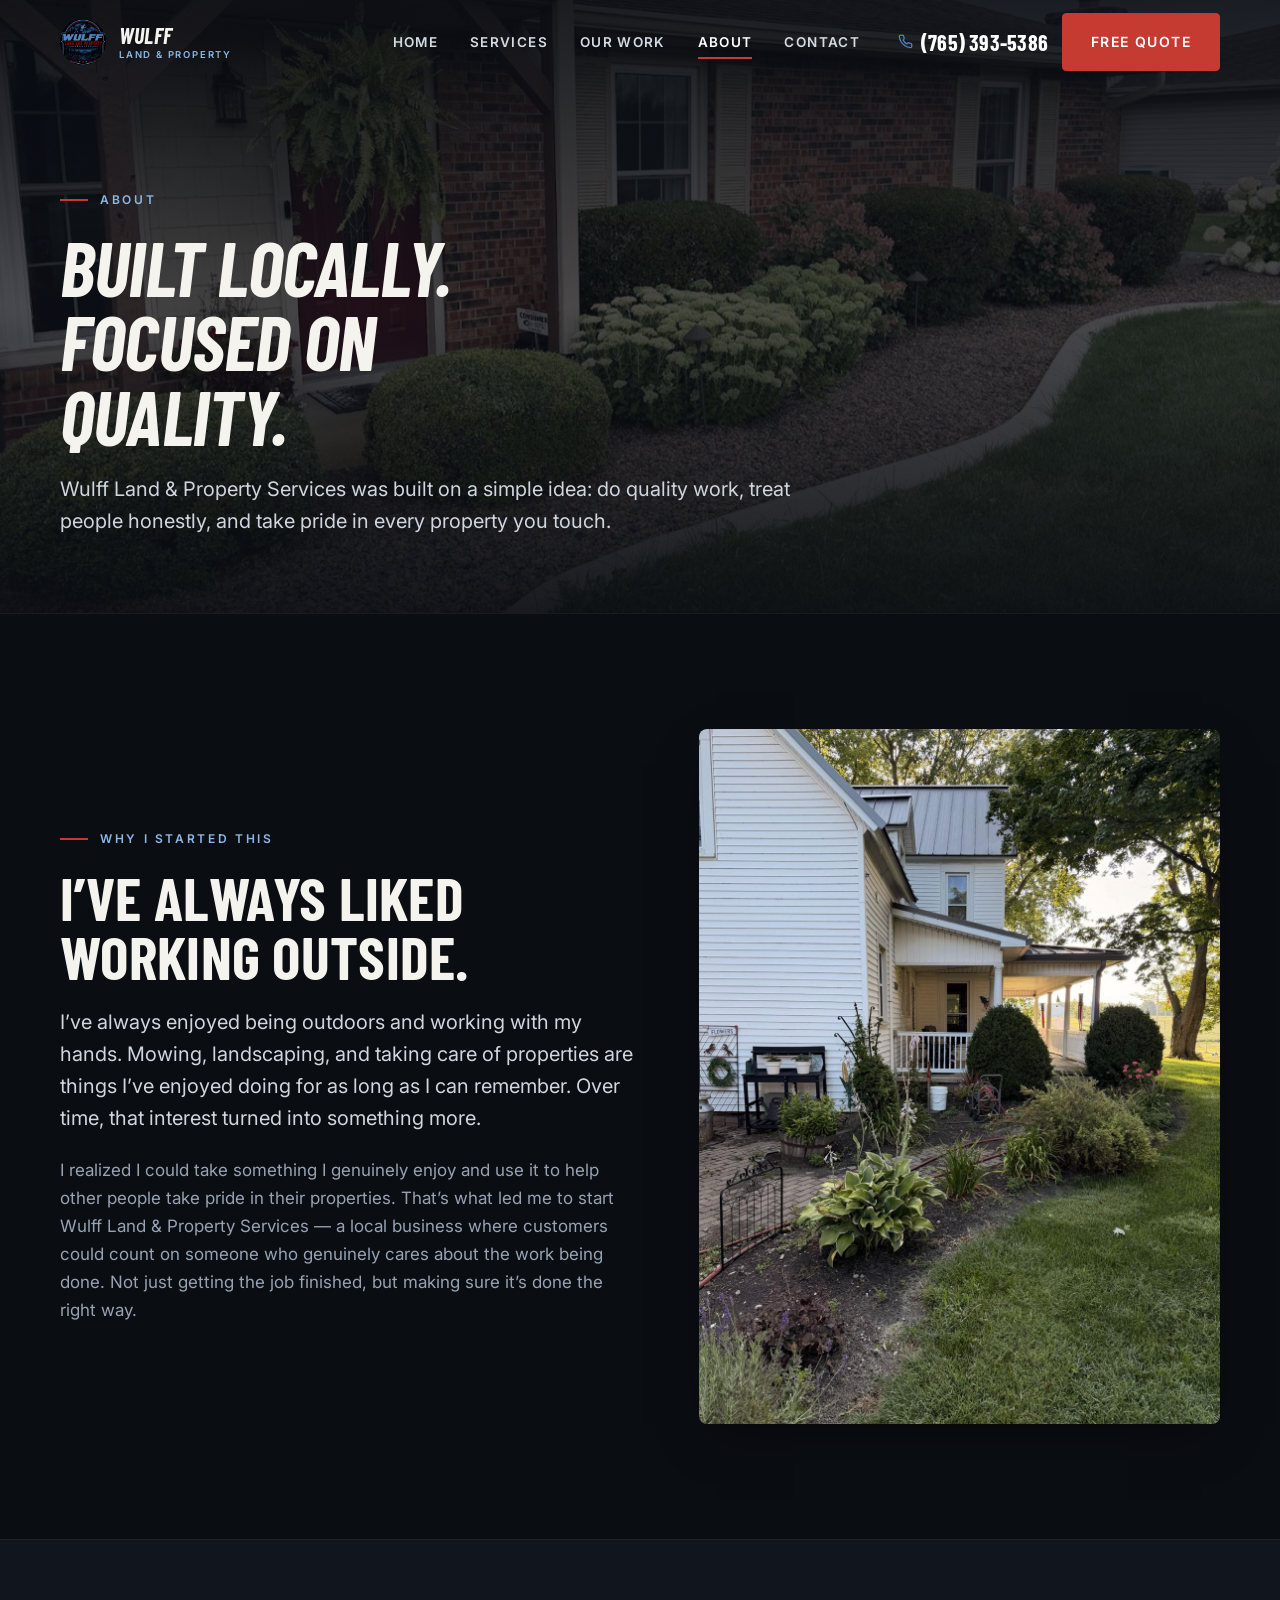
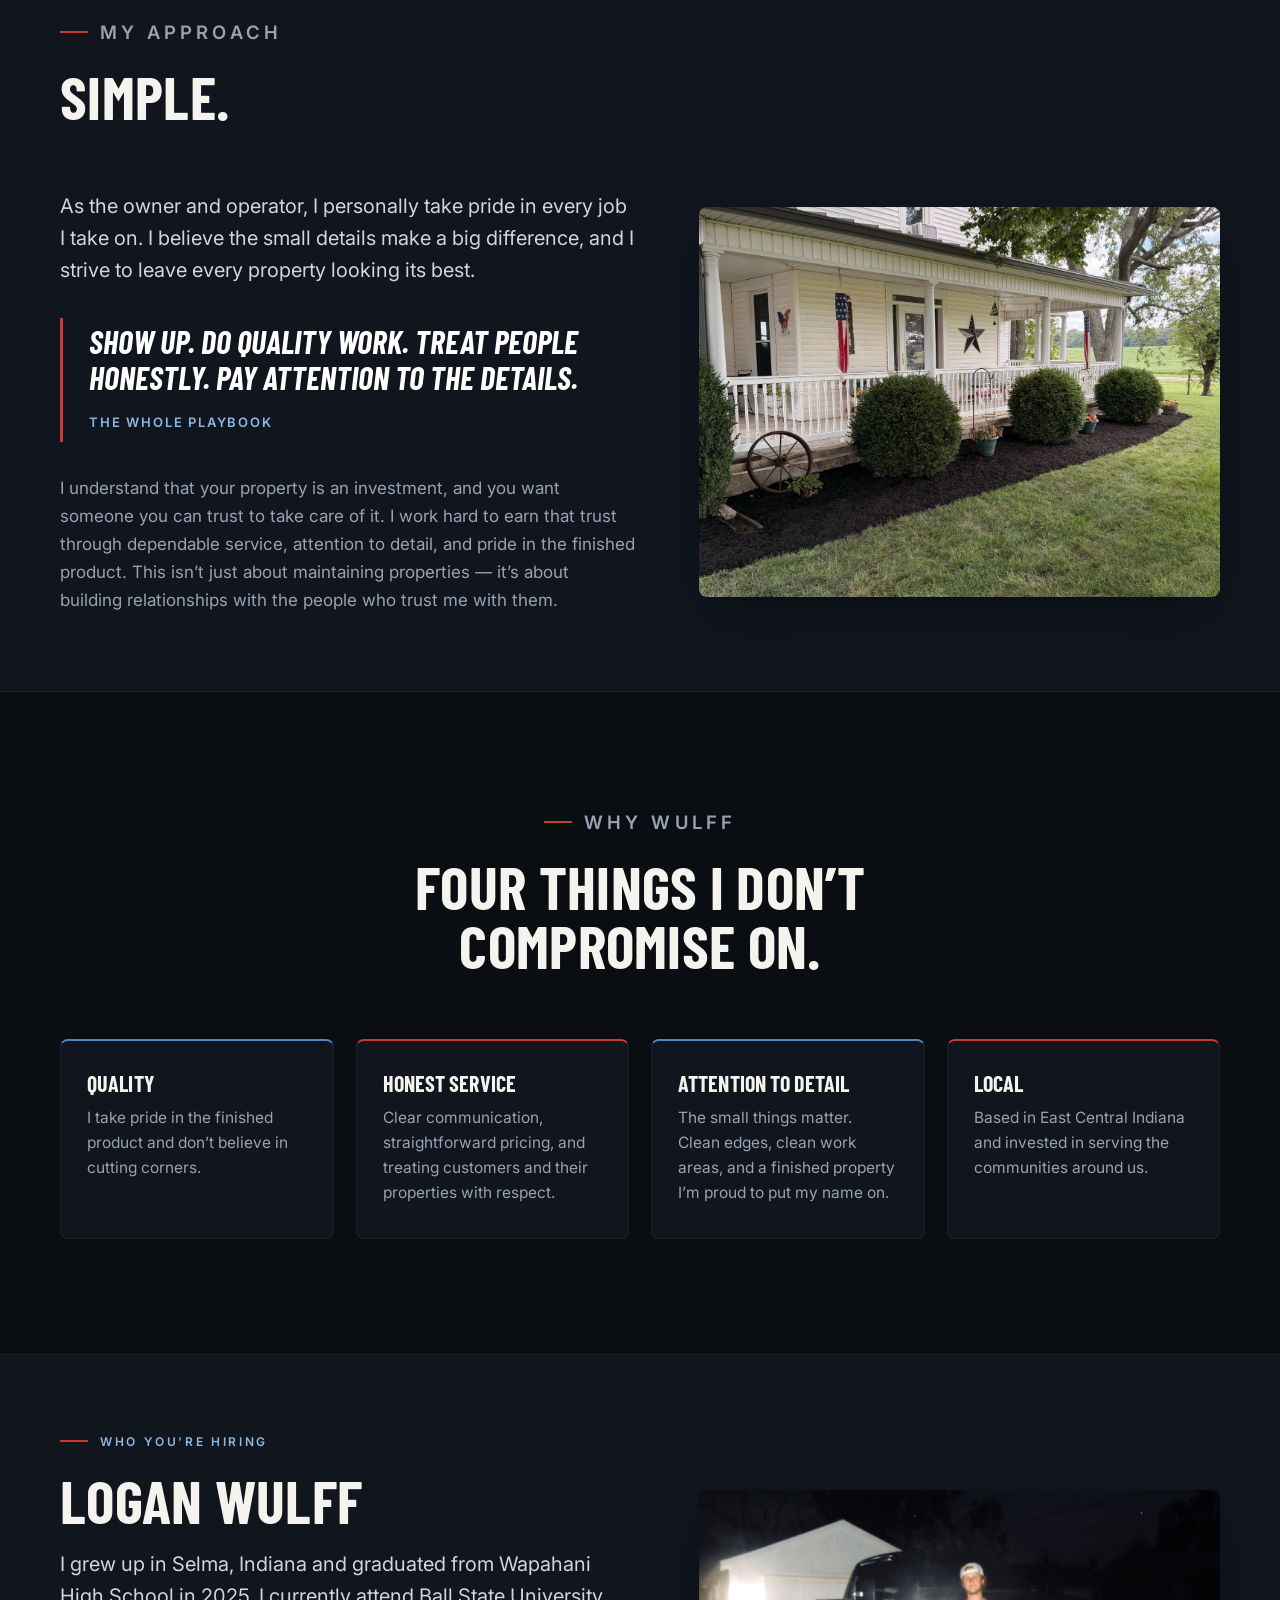
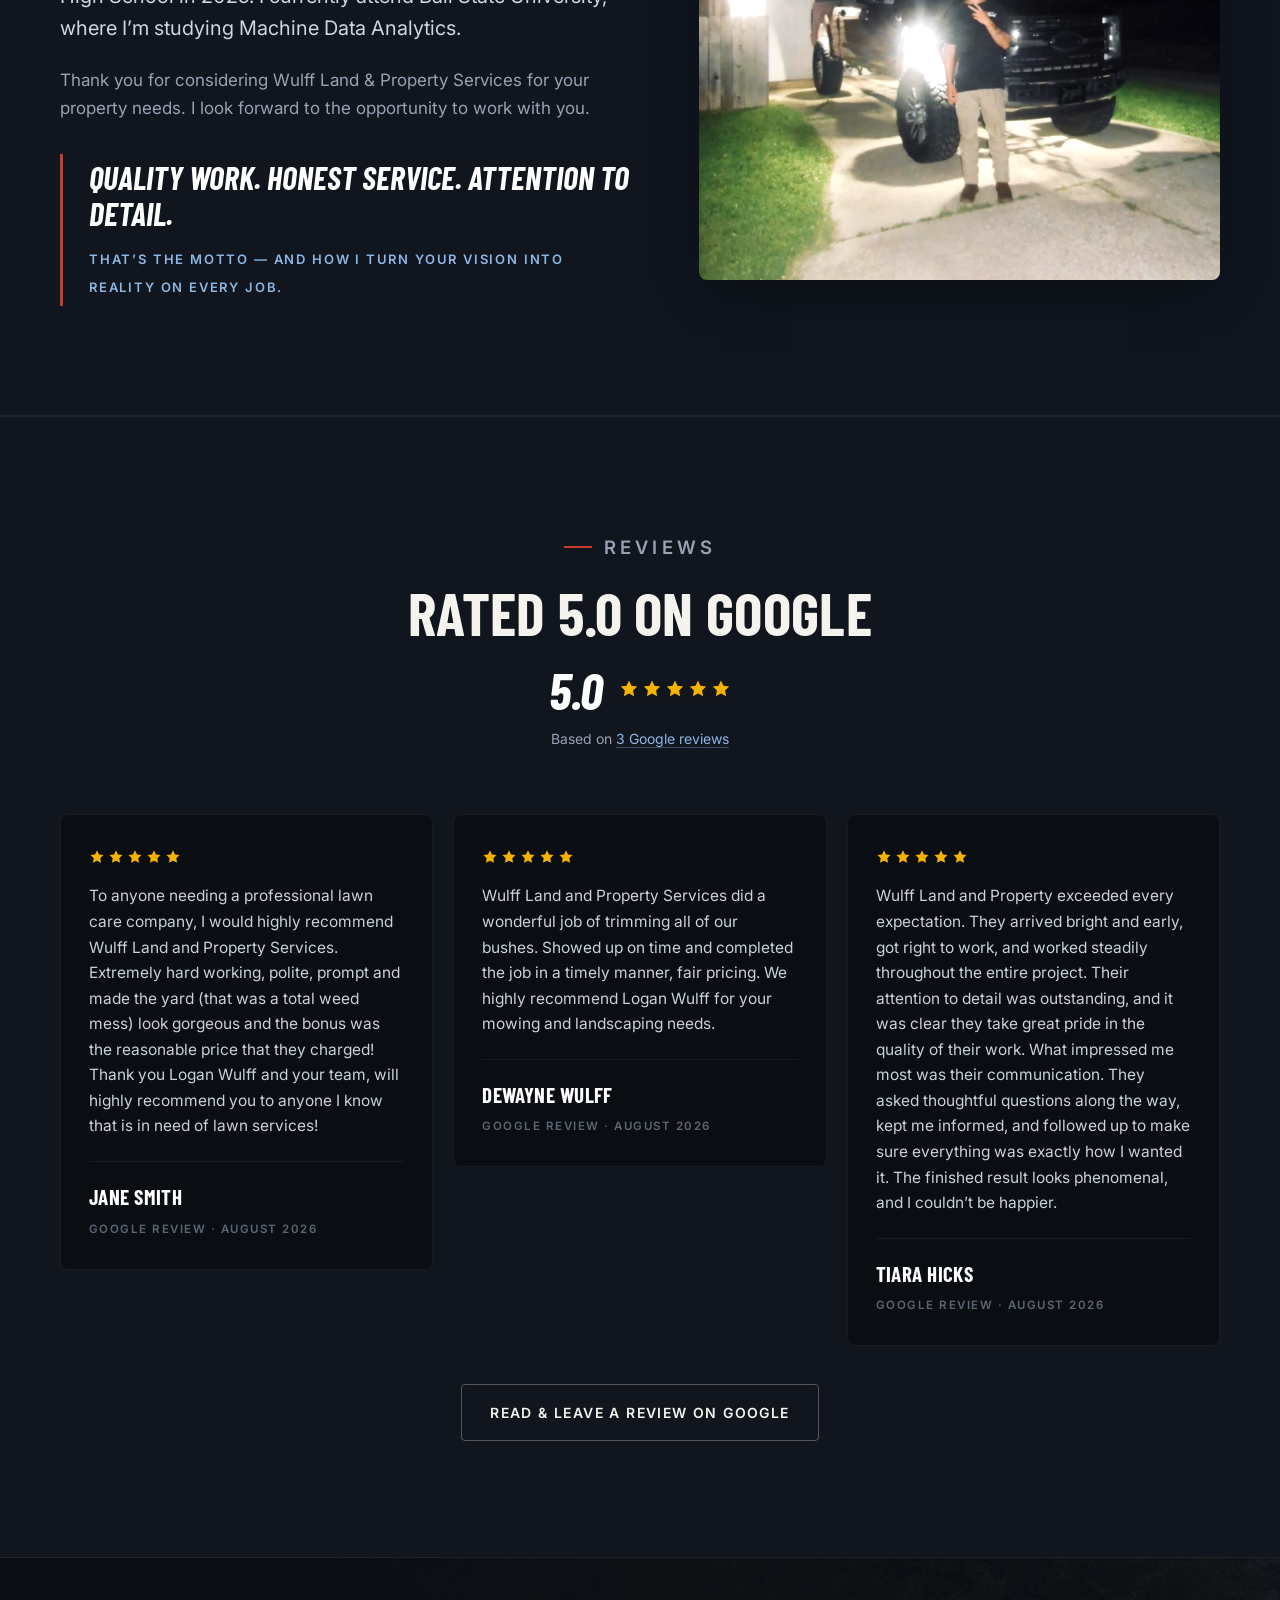
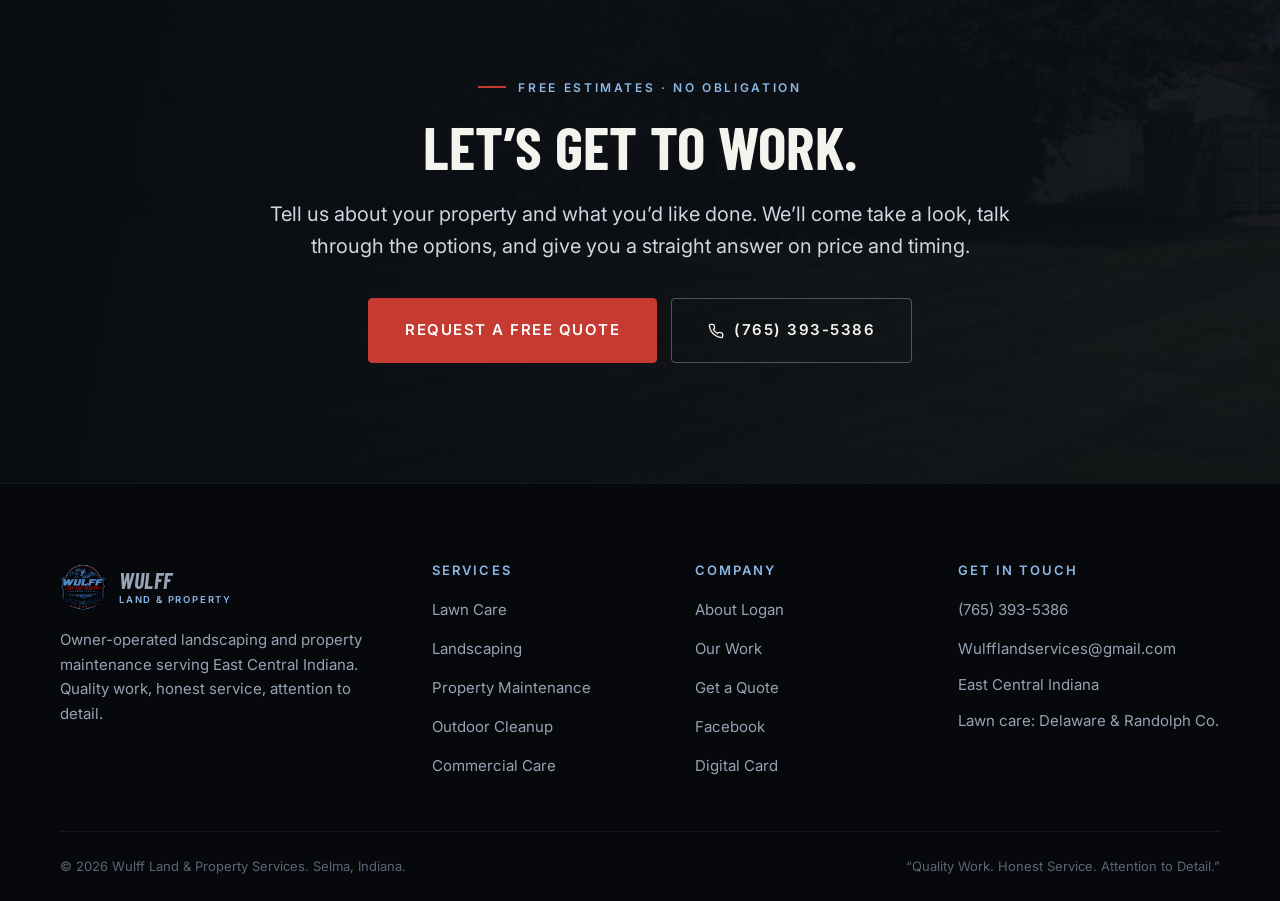
==== about.html @ 87005cc1 "Redesign Wulff Land & Property Services site Replaces the Google Sites page with a five-page static " ====
<!doctype html>
<html lang="en">
<head>
<meta charset="utf-8">
<meta name="viewport" content="width=device-width, initial-scale=1">
<title>About Logan Wulff | Wulff Land & Property Services</title>
<meta name="description" content="Wulff Land & Property Services is owner-operated by Logan Wulff of Selma, Indiana. Quality work, honest service, attention to detail.">
<meta name="theme-color" content="#0A0D12">
<link rel="canonical" href="https://616fun.github.io/wulff-land-property-services/about.html">
<meta property="og:type" content="website">
<meta property="og:site_name" content="Wulff Land &amp; Property Services">
<meta property="og:title" content="About Logan Wulff | Wulff Land & Property Services">
<meta property="og:description" content="Wulff Land & Property Services is owner-operated by Logan Wulff of Selma, Indiana. Quality work, honest service, attention to detail.">
<meta property="og:image" content="https://616fun.github.io/wulff-land-property-services/assets/img/full/img32.jpg">
<meta property="og:url" content="https://616fun.github.io/wulff-land-property-services/about.html">
<meta name="twitter:card" content="summary_large_image">
<link rel="icon" href="assets/img/logo.png">
<link rel="apple-touch-icon" href="assets/img/logo.png">
<link rel="preconnect" href="https://fonts.googleapis.com"><link rel="preconnect" href="https://fonts.gstatic.com" crossorigin><link href="https://fonts.googleapis.com/css2?family=Barlow+Condensed:ital,wght@0,600;0,700;1,700;1,800&family=Inter:wght@400;500;600&display=swap" rel="stylesheet">
<link rel="stylesheet" href="assets/css/site.css">

<script>document.documentElement.classList.add("js")</script>
</head>
<body>
<a class="skip hp" href="#main">Skip to content</a>
<header class="header" id="header">
  <div class="wrap header__inner">
    <a class="brand" href="index.html" aria-label="Wulff Land and Property Services — home">
      <img src="assets/img/logo.png" alt="" width="46" height="46">
      <span class="brand__txt">
        <span class="brand__name">Wulff</span>
        <span class="brand__sub">Land &amp; Property</span>
      </span>
    </a>
    <nav class="nav" aria-label="Primary"><a href="index.html">Home</a><a href="services.html">Services</a><a href="work.html">Our Work</a><a href="about.html" aria-current="page">About</a><a href="contact.html">Contact</a></nav>
    <div class="header__cta">
      <a class="header__phone" href="tel:+17653935386"><svg viewBox="0 0 24 24" fill="none" stroke="currentColor" stroke-width="2" stroke-linecap="round" stroke-linejoin="round"><path d="M22 16.9v3a2 2 0 0 1-2.2 2 19.8 19.8 0 0 1-8.6-3.1 19.5 19.5 0 0 1-6-6A19.8 19.8 0 0 1 2.1 4.2 2 2 0 0 1 4.1 2h3a2 2 0 0 1 2 1.7c.1 1 .3 1.9.7 2.8a2 2 0 0 1-.5 2.1L8.1 9.8a16 16 0 0 0 6 6l1.2-1.2a2 2 0 0 1 2.1-.5c.9.4 1.8.6 2.8.7a2 2 0 0 1 1.8 2.1z"/></svg>(765) 393-5386</a>
      <a class="btn" href="contact.html">Free Quote</a>
      <button class="burger" id="burger" aria-label="Open menu" aria-expanded="false" aria-controls="drawer"><span></span></button>
    </div>
  </div>
</header>
<div class="drawer" id="drawer">
  <nav class="wrap" aria-label="Mobile"><a href="index.html"><span>01</span>Home</a><a href="services.html"><span>02</span>Services</a><a href="work.html"><span>03</span>Our Work</a><a href="about.html"><span>04</span>About</a><a href="contact.html"><span>05</span>Contact</a></nav>
  <div class="wrap drawer__foot">
    <a class="btn btn--steel btn--block" href="tel:+17653935386"><svg viewBox="0 0 24 24" fill="none" stroke="currentColor" stroke-width="2" stroke-linecap="round" stroke-linejoin="round"><path d="M22 16.9v3a2 2 0 0 1-2.2 2 19.8 19.8 0 0 1-8.6-3.1 19.5 19.5 0 0 1-6-6A19.8 19.8 0 0 1 2.1 4.2 2 2 0 0 1 4.1 2h3a2 2 0 0 1 2 1.7c.1 1 .3 1.9.7 2.8a2 2 0 0 1-.5 2.1L8.1 9.8a16 16 0 0 0 6 6l1.2-1.2a2 2 0 0 1 2.1-.5c.9.4 1.8.6 2.8.7a2 2 0 0 1 1.8 2.1z"/></svg>Call (765) 393-5386</a>
    <a class="btn btn--block" href="contact.html">Request a Free Quote</a>
  </div>
</div>
<main id="main">
<section class="phero">
  <div class="phero__bg"><img src="assets/img/full/img01.jpg" alt=""></div>
  <div class="wrap phero__inner">
    <p class="eyebrow r">About</p>
    <h1 class="r">Built locally.<br>Focused on quality.</h1>
    <p class="lede r">Wulff Land &amp; Property Services was built on a simple idea: do quality work,
      treat people honestly, and take pride in every property you touch.</p>
  </div>
</section>

<section class="section">
  <div class="wrap split">
    <div class="r">
      <p class="eyebrow">Why I started this</p>
      <h2>I&rsquo;ve always liked working outside.</h2>
      <p class="lede" style="margin-top:20px">I&rsquo;ve always enjoyed being outdoors and working with my hands.
        Mowing, landscaping, and taking care of properties are things I&rsquo;ve enjoyed doing for as long as I
        can remember. Over time, that interest turned into something more.</p>
      <p class="muted" style="margin-top:18px">I realized I could take something I genuinely enjoy and use it to help
        other people take pride in their properties. That&rsquo;s what led me to start Wulff Land &amp; Property
        Services &mdash; a local business where customers could count on someone who genuinely cares about the work
        being done. Not just getting the job finished, but making sure it&rsquo;s done the right way.</p>
    </div>
    <div class="split__media split__media--tall r"><img src="assets/img/full/img17.jpg" alt="Finished front landscaping with fresh plantings and a clean bed edge" loading="lazy"></div>
  </div>
</section>

<section class="section section--tight" style="background:var(--ink-2);border-block:1px solid var(--line-2)">
  <div class="wrap">
    <div class="head r"><p class="eyebrow">My approach</p><h2>Simple.</h2></div>
    <div class="split">
      <div class="r">
        <p class="lede">As the owner and operator, I personally take pride in every job I take on. I believe the
          small details make a big difference, and I strive to leave every property looking its best.</p>
        <div class="quote">
          <p>Show up. Do quality work. Treat people honestly. Pay attention to the details.</p>
          <cite>The whole playbook</cite>
        </div>
        <p class="muted">I understand that your property is an investment, and you want someone you can trust to take
          care of it. I work hard to earn that trust through dependable service, attention to detail, and pride in the
          finished product. This isn&rsquo;t just about maintaining properties &mdash; it&rsquo;s about building
          relationships with the people who trust me with them.</p>
      </div>
      <div class="r">
        <div class="split__media"><img src="assets/img/full/img44.jpg" alt="A finished front landscape bed and trimmed shrubs" loading="lazy"></div>
      </div>
    </div>
  </div>
</section>

<section class="section">
  <div class="wrap">
    <div class="head center r"><p class="eyebrow center">Why Wulff</p><h2>Four things I don&rsquo;t compromise on.</h2></div>
    <div class="pillars">
      <div class="pillar r"><h3>Quality</h3><p>I take pride in the finished product and don&rsquo;t believe in cutting corners.</p></div>
      <div class="pillar r"><h3>Honest Service</h3><p>Clear communication, straightforward pricing, and treating customers and their properties with respect.</p></div>
      <div class="pillar r"><h3>Attention to Detail</h3><p>The small things matter. Clean edges, clean work areas, and a finished property I&rsquo;m proud to put my name on.</p></div>
      <div class="pillar r"><h3>Local</h3><p>Based in East Central Indiana and invested in serving the communities around us.</p></div>
    </div>
  </div>
</section>

<section class="section section--tight" style="background:var(--ink-2);border-block:1px solid var(--line-2)">
  <div class="wrap split split--rev">
    <div class="split__media r"><img src="assets/img/full/img38.jpg" alt="Logan Wulff, owner and operator of Wulff Land &amp; Property Services, with his truck" loading="lazy" style="filter:brightness(1.08) contrast(1.03)"></div>
    <div class="r">
      <p class="eyebrow">Who you&rsquo;re hiring</p>
      <h2>Logan Wulff</h2>
      <p class="lede" style="margin-top:18px">I grew up in Selma, Indiana and graduated from Wapahani High School in
        2025. I currently attend Ball State University, where I&rsquo;m studying Machine Data Analytics.</p>
      <p class="muted">Thank you for considering Wulff Land &amp; Property Services for your property needs.
        I look forward to the opportunity to work with you.</p>
      <div class="quote">
        <p>Quality work. Honest service. Attention to detail.</p>
        <cite>That&rsquo;s the motto &mdash; and how I turn your vision into reality on every job.</cite>
      </div>
    </div>
  </div>
</section>

<section class="section reviews-sec" id="reviews">
  <div class="wrap">
    <div class="head center r">
      <p class="eyebrow center">Reviews</p>
      <h2>Rated 5.0 on Google</h2>
      <div class="rating">
        <span class="rating__num">5.0</span>
        <span class="stars" aria-label="5 out of 5 stars"><svg viewBox="0 0 20 20" fill="currentColor" aria-hidden="true"><path d="M10 1.6l2.5 5.2 5.7.8-4.1 4 1 5.7-5.1-2.7-5.1 2.7 1-5.7-4.1-4 5.7-.8z"/></svg><svg viewBox="0 0 20 20" fill="currentColor" aria-hidden="true"><path d="M10 1.6l2.5 5.2 5.7.8-4.1 4 1 5.7-5.1-2.7-5.1 2.7 1-5.7-4.1-4 5.7-.8z"/></svg><svg viewBox="0 0 20 20" fill="currentColor" aria-hidden="true"><path d="M10 1.6l2.5 5.2 5.7.8-4.1 4 1 5.7-5.1-2.7-5.1 2.7 1-5.7-4.1-4 5.7-.8z"/></svg><svg viewBox="0 0 20 20" fill="currentColor" aria-hidden="true"><path d="M10 1.6l2.5 5.2 5.7.8-4.1 4 1 5.7-5.1-2.7-5.1 2.7 1-5.7-4.1-4 5.7-.8z"/></svg><svg viewBox="0 0 20 20" fill="currentColor" aria-hidden="true"><path d="M10 1.6l2.5 5.2 5.7.8-4.1 4 1 5.7-5.1-2.7-5.1 2.7 1-5.7-4.1-4 5.7-.8z"/></svg></span>
        <span class="rating__meta">Based on <a href="https://www.google.com/maps?cid=16662415510783556275" target="_blank" rel="noopener">3 Google reviews</a></span>
      </div>
      
    </div>
    <div class="reviews"><figure class="review r">
      <span class="stars" aria-label="5 out of 5 stars"><svg viewBox="0 0 20 20" fill="currentColor" aria-hidden="true"><path d="M10 1.6l2.5 5.2 5.7.8-4.1 4 1 5.7-5.1-2.7-5.1 2.7 1-5.7-4.1-4 5.7-.8z"/></svg><svg viewBox="0 0 20 20" fill="currentColor" aria-hidden="true"><path d="M10 1.6l2.5 5.2 5.7.8-4.1 4 1 5.7-5.1-2.7-5.1 2.7 1-5.7-4.1-4 5.7-.8z"/></svg><svg viewBox="0 0 20 20" fill="currentColor" aria-hidden="true"><path d="M10 1.6l2.5 5.2 5.7.8-4.1 4 1 5.7-5.1-2.7-5.1 2.7 1-5.7-4.1-4 5.7-.8z"/></svg><svg viewBox="0 0 20 20" fill="currentColor" aria-hidden="true"><path d="M10 1.6l2.5 5.2 5.7.8-4.1 4 1 5.7-5.1-2.7-5.1 2.7 1-5.7-4.1-4 5.7-.8z"/></svg><svg viewBox="0 0 20 20" fill="currentColor" aria-hidden="true"><path d="M10 1.6l2.5 5.2 5.7.8-4.1 4 1 5.7-5.1-2.7-5.1 2.7 1-5.7-4.1-4 5.7-.8z"/></svg></span>
      <blockquote><p>To anyone needing a professional lawn care company, I would highly recommend Wulff Land and Property Services. Extremely hard working, polite, prompt and made the yard (that was a total weed mess) look gorgeous and the bonus was the reasonable price that they charged! Thank you Logan Wulff and your team, will highly recommend you to anyone I know that is in need of lawn services!</p></blockquote>
      <figcaption><b>Jane Smith</b><small>Google Review &middot; August 2026</small></figcaption>
    </figure><figure class="review r">
      <span class="stars" aria-label="5 out of 5 stars"><svg viewBox="0 0 20 20" fill="currentColor" aria-hidden="true"><path d="M10 1.6l2.5 5.2 5.7.8-4.1 4 1 5.7-5.1-2.7-5.1 2.7 1-5.7-4.1-4 5.7-.8z"/></svg><svg viewBox="0 0 20 20" fill="currentColor" aria-hidden="true"><path d="M10 1.6l2.5 5.2 5.7.8-4.1 4 1 5.7-5.1-2.7-5.1 2.7 1-5.7-4.1-4 5.7-.8z"/></svg><svg viewBox="0 0 20 20" fill="currentColor" aria-hidden="true"><path d="M10 1.6l2.5 5.2 5.7.8-4.1 4 1 5.7-5.1-2.7-5.1 2.7 1-5.7-4.1-4 5.7-.8z"/></svg><svg viewBox="0 0 20 20" fill="currentColor" aria-hidden="true"><path d="M10 1.6l2.5 5.2 5.7.8-4.1 4 1 5.7-5.1-2.7-5.1 2.7 1-5.7-4.1-4 5.7-.8z"/></svg><svg viewBox="0 0 20 20" fill="currentColor" aria-hidden="true"><path d="M10 1.6l2.5 5.2 5.7.8-4.1 4 1 5.7-5.1-2.7-5.1 2.7 1-5.7-4.1-4 5.7-.8z"/></svg></span>
      <blockquote><p>Wulff Land and Property Services did a wonderful job of trimming all of our bushes. Showed up on time and completed the job in a timely manner, fair pricing. We highly recommend Logan Wulff for your mowing and landscaping needs.</p></blockquote>
      <figcaption><b>Dewayne Wulff</b><small>Google Review &middot; August 2026</small></figcaption>
    </figure><figure class="review r">
      <span class="stars" aria-label="5 out of 5 stars"><svg viewBox="0 0 20 20" fill="currentColor" aria-hidden="true"><path d="M10 1.6l2.5 5.2 5.7.8-4.1 4 1 5.7-5.1-2.7-5.1 2.7 1-5.7-4.1-4 5.7-.8z"/></svg><svg viewBox="0 0 20 20" fill="currentColor" aria-hidden="true"><path d="M10 1.6l2.5 5.2 5.7.8-4.1 4 1 5.7-5.1-2.7-5.1 2.7 1-5.7-4.1-4 5.7-.8z"/></svg><svg viewBox="0 0 20 20" fill="currentColor" aria-hidden="true"><path d="M10 1.6l2.5 5.2 5.7.8-4.1 4 1 5.7-5.1-2.7-5.1 2.7 1-5.7-4.1-4 5.7-.8z"/></svg><svg viewBox="0 0 20 20" fill="currentColor" aria-hidden="true"><path d="M10 1.6l2.5 5.2 5.7.8-4.1 4 1 5.7-5.1-2.7-5.1 2.7 1-5.7-4.1-4 5.7-.8z"/></svg><svg viewBox="0 0 20 20" fill="currentColor" aria-hidden="true"><path d="M10 1.6l2.5 5.2 5.7.8-4.1 4 1 5.7-5.1-2.7-5.1 2.7 1-5.7-4.1-4 5.7-.8z"/></svg></span>
      <blockquote><p>Wulff Land and Property exceeded every expectation. They arrived bright and early, got right to work, and worked steadily throughout the entire project. Their attention to detail was outstanding, and it was clear they take great pride in the quality of their work. What impressed me most was their communication. They asked thoughtful questions along the way, kept me informed, and followed up to make sure everything was exactly how I wanted it. The finished result looks phenomenal, and I couldn&rsquo;t be happier.</p></blockquote>
      <figcaption><b>Tiara Hicks</b><small>Google Review &middot; August 2026</small></figcaption>
    </figure></div>
    <p class="center r" style="margin-top:38px">
      <a class="btn btn--ghost" href="https://www.google.com/maps?cid=16662415510783556275" target="_blank" rel="noopener">Read &amp; leave a review on Google</a>
    </p>
  </div>
</section>

<section class="cta">
  <div class="cta__bg"><img src="assets/img/full/img40.jpg" alt="" loading="lazy"></div>
  <div class="wrap cta__inner">
    <p class="eyebrow center r">Free estimates · No obligation</p>
    <h2 class="r">Let&rsquo;s get to work.</h2>
    <p class="lede r">Tell us about your property and what you&rsquo;d like done. We&rsquo;ll come take a look,
      talk through the options, and give you a straight answer on price and timing.</p>
    <div class="cta__actions r">
      <a class="btn btn--lg" href="contact.html">Request a Free Quote</a>
      <a class="btn btn--ghost btn--lg" href="tel:+17653935386"><svg viewBox="0 0 24 24" fill="none" stroke="currentColor" stroke-width="2" stroke-linecap="round" stroke-linejoin="round"><path d="M22 16.9v3a2 2 0 0 1-2.2 2 19.8 19.8 0 0 1-8.6-3.1 19.5 19.5 0 0 1-6-6A19.8 19.8 0 0 1 2.1 4.2 2 2 0 0 1 4.1 2h3a2 2 0 0 1 2 1.7c.1 1 .3 1.9.7 2.8a2 2 0 0 1-.5 2.1L8.1 9.8a16 16 0 0 0 6 6l1.2-1.2a2 2 0 0 1 2.1-.5c.9.4 1.8.6 2.8.7a2 2 0 0 1 1.8 2.1z"/></svg>(765) 393-5386</a>
    </div>
  </div>
</section>
</main>
<footer class="footer">
  <div class="wrap">
    <div class="footer__grid">
      <div class="footer__brand">
        <a class="brand" href="index.html">
          <img src="assets/img/logo.png" alt="" width="46" height="46">
          <span class="brand__txt"><span class="brand__name">Wulff</span><span class="brand__sub">Land &amp; Property</span></span>
        </a>
        <p>Owner-operated landscaping and property maintenance serving East Central Indiana.
          Quality work, honest service, attention to detail.</p>
      </div>
      <div>
        <h4>Services</h4>
        <ul>
          <li><a href="services.html#lawn">Lawn Care</a></li>
          <li><a href="services.html#landscaping">Landscaping</a></li>
          <li><a href="services.html#maintenance">Property Maintenance</a></li>
          <li><a href="services.html#cleanup">Outdoor Cleanup</a></li>
          <li><a href="services.html#commercial">Commercial Care</a></li>
        </ul>
      </div>
      <div>
        <h4>Company</h4>
        <ul>
          <li><a href="about.html">About Logan</a></li>
          <li><a href="work.html">Our Work</a></li>
          <li><a href="contact.html">Get a Quote</a></li>
          <li><a href="https://www.facebook.com/profile.php?id=61592040879355" target="_blank" rel="noopener">Facebook</a></li>
          <li><a href="https://dot.cards/wulfflandservices" target="_blank" rel="noopener">Digital Card</a></li>
        </ul>
      </div>
      <div>
        <h4>Get in touch</h4>
        <ul>
          <li><a href="tel:+17653935386">(765) 393-5386</a></li>
          <li><a href="mailto:Wulfflandservices@gmail.com">Wulfflandservices@gmail.com</a></li>
          <li class="muted" style="font-size:15px">East Central Indiana</li>
          <li class="muted" style="font-size:15px">Lawn care: Delaware &amp; Randolph Co.</li>
        </ul>
      </div>
    </div>
    <div class="footer__bar">
      <span>&copy; <span id="yr">2026</span> Wulff Land &amp; Property Services. Selma, Indiana.</span>
      <span>&ldquo;Quality Work. Honest Service. Attention to Detail.&rdquo;</span>
    </div>
  </div>
</footer>
<div class="callbar">
  <a class="btn btn--steel" href="tel:+17653935386"><svg viewBox="0 0 24 24" fill="none" stroke="currentColor" stroke-width="2" stroke-linecap="round" stroke-linejoin="round"><path d="M22 16.9v3a2 2 0 0 1-2.2 2 19.8 19.8 0 0 1-8.6-3.1 19.5 19.5 0 0 1-6-6A19.8 19.8 0 0 1 2.1 4.2 2 2 0 0 1 4.1 2h3a2 2 0 0 1 2 1.7c.1 1 .3 1.9.7 2.8a2 2 0 0 1-.5 2.1L8.1 9.8a16 16 0 0 0 6 6l1.2-1.2a2 2 0 0 1 2.1-.5c.9.4 1.8.6 2.8.7a2 2 0 0 1 1.8 2.1z"/></svg>Call</a>
  <a class="btn" href="contact.html">Free Quote</a>
</div>
<div class="lb" id="lb" role="dialog" aria-modal="true" aria-label="Photo viewer" hidden>
  <button class="lb__close" id="lbClose" aria-label="Close">&times;</button>
  <button class="lb__nav lb__nav--prev" id="lbPrev" aria-label="Previous">&#8249;</button>
  <img id="lbImg" src="" alt="">
  <button class="lb__nav lb__nav--next" id="lbNext" aria-label="Next">&#8250;</button>
  <span class="lb__count" id="lbCount"></span>
</div>
<script src="assets/js/site.js"></script>
</body>
</html>
---- assets/css/site.css ----
/* ==========================================================================
   Wulff Land & Property Services — design system
   Palette derived from the badge logo: ink black, steel blue, brick red, bone.
   ========================================================================== */

:root{
  /* brand */
  --ink:        #0A0D12;
  --ink-2:      #10151E;
  --ink-3:      #19202C;
  --ink-4:      #232C3B;
  --steel:      #4E86C6;
  --steel-lt:   #8CB8E6;
  --steel-dk:   #2E5B8F;
  --red:        #C63B31;
  --red-lt:     #E0574C;
  --red-dk:     #9C2A22;
  --bone:       #F5F3EE;
  --bone-2:     #E7E3DA;
  --muted:      #97A3B4;
  --muted-dk:   #5C6675;

  --line:       rgba(255,255,255,.10);
  --line-2:     rgba(255,255,255,.06);
  --line-dark:  rgba(10,13,18,.10);

  /* type */
  --display: "Barlow Condensed", "Oswald", Impact, sans-serif;
  --body: "Inter", -apple-system, BlinkMacSystemFont, "Segoe UI", Roboto, sans-serif;

  /* rhythm */
  --pad: clamp(20px, 5vw, 40px);
  --maxw: 1240px;
  --section: clamp(64px, 9vw, 120px);
  --r: 4px;
  --r-lg: 8px;

  --shadow: 0 18px 50px -18px rgba(0,0,0,.55);
  --shadow-sm: 0 6px 20px -8px rgba(0,0,0,.4);
  --ease: cubic-bezier(.2,.7,.3,1);
}

*,*::before,*::after{box-sizing:border-box}
html{scroll-behavior:smooth;scroll-padding-top:96px;-webkit-text-size-adjust:100%}
@media (prefers-reduced-motion:reduce){
  html{scroll-behavior:auto}
  *,*::before,*::after{animation-duration:.001ms!important;transition-duration:.001ms!important}
}

body{
  margin:0;
  background:var(--ink);
  color:var(--bone);
  font-family:var(--body);
  font-size:17px;
  line-height:1.65;
  -webkit-font-smoothing:antialiased;
  overflow-x:hidden;
}

img{max-width:100%;display:block}
a{color:inherit}

::selection{background:var(--steel);color:#fff}

:focus-visible{outline:2px solid var(--steel-lt);outline-offset:3px;border-radius:2px}

/* ---------- type ---------- */
h1,h2,h3,h4{
  font-family:var(--display);
  font-weight:700;
  line-height:.98;
  letter-spacing:.005em;
  text-transform:uppercase;
  margin:0;
}
h1{font-size:clamp(44px,7.6vw,92px);font-style:italic;letter-spacing:-.01em}
h2{font-size:clamp(34px,5vw,60px)}
h3{font-size:clamp(21px,2.2vw,27px)}
p{margin:0 0 1.1em}
p:last-child{margin-bottom:0}

.eyebrow{
  font-family:var(--body);
  font-size:12px;
  font-weight:600;
  letter-spacing:.22em;
  text-transform:uppercase;
  color:var(--steel-lt);
  display:flex;align-items:center;gap:12px;
  margin:0 0 20px;
}
.eyebrow::before{
  content:"";width:28px;height:2px;background:var(--red);flex:none;
}
.eyebrow.center{justify-content:center}

.lede{font-size:clamp(17px,1.6vw,20px);color:#CFD6DF;max-width:60ch;line-height:1.6}
.muted{color:var(--muted)}

/* ---------- layout ---------- */
.wrap{width:100%;max-width:var(--maxw);margin-inline:auto;padding-inline:var(--pad)}
.section{padding-block:var(--section)}
.section--tight{padding-block:clamp(48px,6vw,80px)}
.center{text-align:center}
.stack-sm>*+*{margin-top:12px}

.rule{height:1px;background:var(--line-2);border:0;margin:0}

/* ---------- buttons ---------- */
.btn{
  --btn-bg:var(--red);--btn-fg:#fff;--btn-bd:var(--red);
  display:inline-flex;align-items:center;justify-content:center;gap:10px;
  font-family:var(--body);font-size:14px;font-weight:600;
  letter-spacing:.1em;text-transform:uppercase;
  padding:16px 28px;
  background:var(--btn-bg);color:var(--btn-fg);
  border:1.5px solid var(--btn-bd);border-radius:var(--r);
  text-decoration:none;cursor:pointer;
  transition:transform .22s var(--ease), background .22s var(--ease), border-color .22s var(--ease), color .22s var(--ease), box-shadow .22s var(--ease);
  white-space:nowrap;
}
.btn:hover{transform:translateY(-2px);box-shadow:0 12px 26px -12px rgba(198,59,49,.8)}
.btn:active{transform:translateY(0)}
.btn--ghost{--btn-bg:transparent;--btn-fg:var(--bone);--btn-bd:rgba(255,255,255,.28)}
.btn--ghost:hover{--btn-bg:rgba(255,255,255,.07);--btn-bd:var(--steel-lt);box-shadow:none}
.btn--steel{--btn-bg:var(--steel);--btn-bd:var(--steel)}
.btn--steel:hover{box-shadow:0 12px 26px -12px rgba(78,134,198,.85)}
.btn--lg{padding:19px 36px;font-size:15px}
.btn--block{width:100%}

.btn svg{width:16px;height:16px;flex:none}

/* ---------- header ---------- */
.header{
  position:fixed;inset:0 0 auto;z-index:100;
  background:rgba(10,13,18,0);
  border-bottom:1px solid transparent;
  transition:background .3s var(--ease), border-color .3s var(--ease), backdrop-filter .3s;
}
.header.is-stuck{
  background:rgba(10,13,18,.88);
  backdrop-filter:saturate(150%) blur(14px);
  -webkit-backdrop-filter:saturate(150%) blur(14px);
  border-bottom-color:var(--line);
}
.header__inner{
  display:flex;align-items:center;gap:24px;
  height:84px;
}
.header.is-stuck .header__inner{height:72px}
.header__inner{transition:height .3s var(--ease)}

.brand{display:flex;align-items:center;gap:13px;text-decoration:none;flex:none;margin-right:auto}
.brand img{width:46px;height:46px;border-radius:50%;flex:none;transition:width .3s var(--ease),height .3s var(--ease)}
.header.is-stuck .brand img{width:40px;height:40px}
.brand__txt{display:flex;flex-direction:column;line-height:1}
.brand__name{font-family:var(--display);font-weight:700;font-style:italic;font-size:22px;letter-spacing:.01em;text-transform:uppercase}
.brand__sub{font-size:9.5px;font-weight:600;letter-spacing:.19em;text-transform:uppercase;color:var(--steel-lt);margin-top:4px}

.nav{display:flex;align-items:center;gap:4px}
.nav a{
  position:relative;text-decoration:none;
  font-size:13.5px;font-weight:600;letter-spacing:.1em;text-transform:uppercase;
  padding:10px 14px;color:#D5DBE3;border-radius:var(--r);
  transition:color .2s var(--ease);
}
.nav a:hover{color:#fff}
.nav a::after{
  content:"";position:absolute;left:14px;right:14px;bottom:4px;height:2px;
  background:var(--red);transform:scaleX(0);transform-origin:left;
  transition:transform .28s var(--ease);
}
.nav a:hover::after,.nav a[aria-current="page"]::after{transform:scaleX(1)}
.nav a[aria-current="page"]{color:#fff}

.header__cta{display:flex;align-items:center;gap:14px;flex:none}
.header__phone{
  display:flex;align-items:center;gap:8px;text-decoration:none;
  font-family:var(--display);font-size:22px;font-weight:700;letter-spacing:.01em;
  color:#fff;transition:color .2s var(--ease);
}
.header__phone:hover{color:var(--steel-lt)}
.header__phone svg{width:15px;height:15px;color:var(--steel)}

.burger{
  display:none;width:46px;height:46px;flex:none;
  background:transparent;border:1px solid var(--line);border-radius:var(--r);
  color:var(--bone);cursor:pointer;padding:0;
  align-items:center;justify-content:center;
}
.burger span{display:block;width:20px;height:1.5px;background:currentColor;position:relative;transition:.25s var(--ease)}
.burger span::before,.burger span::after{content:"";position:absolute;left:0;width:20px;height:1.5px;background:currentColor;transition:.25s var(--ease)}
.burger span::before{top:-6px}
.burger span::after{top:6px}
.burger[aria-expanded="true"] span{background:transparent}
.burger[aria-expanded="true"] span::before{top:0;transform:rotate(45deg)}
.burger[aria-expanded="true"] span::after{top:0;transform:rotate(-45deg)}

/* mobile drawer */
.drawer{
  position:fixed;inset:0;z-index:99;
  background:rgba(10,13,18,.98);
  backdrop-filter:blur(10px);
  display:flex;flex-direction:column;justify-content:center;
  padding:100px var(--pad) 40px;
  opacity:0;visibility:hidden;transition:opacity .3s var(--ease),visibility .3s;
}
.drawer.is-open{opacity:1;visibility:visible}
.drawer a{
  font-family:var(--display);font-size:clamp(34px,9vw,52px);font-weight:700;
  text-transform:uppercase;text-decoration:none;color:var(--bone);
  padding:12px 0;border-bottom:1px solid var(--line-2);
  display:flex;align-items:baseline;gap:16px;
}
.drawer a span{font-family:var(--body);font-size:12px;font-weight:600;color:var(--steel);letter-spacing:.1em}
.drawer__foot{margin-top:36px;display:flex;flex-direction:column;gap:12px}

/* ---------- hero ---------- */
.hero{position:relative;min-height:min(94vh,880px);display:flex;align-items:flex-end;overflow:hidden}
.hero__bg{position:absolute;inset:0;z-index:0}
.hero__bg img{width:100%;height:100%;object-fit:cover;object-position:center 60%}
.hero__bg::after{
  content:"";position:absolute;inset:0;
  background:
    linear-gradient(180deg,rgba(10,13,18,.86) 0%,rgba(10,13,18,.34) 34%,rgba(10,13,18,.72) 72%,var(--ink) 100%),
    linear-gradient(96deg,rgba(10,13,18,.82) 0%,rgba(10,13,18,.18) 62%);
}
.hero__inner{position:relative;z-index:1;width:100%;padding-block:clamp(60px,10vh,120px) clamp(44px,6vh,72px)}
.hero h1{max-width:15ch;text-shadow:0 4px 34px rgba(0,0,0,.5)}
.hero h1 em{font-style:italic;color:var(--steel-lt);position:relative}
.hero .lede{margin-top:26px;font-size:clamp(17px,1.7vw,21px);color:#E2E7ED;max-width:52ch}
.hero__actions{display:flex;flex-wrap:wrap;gap:14px;margin-top:38px}

.hero__meta{
  display:flex;flex-wrap:wrap;gap:10px 28px;margin-top:40px;
  padding-top:26px;border-top:1px solid rgba(255,255,255,.14);
  font-size:13px;font-weight:500;letter-spacing:.06em;text-transform:uppercase;color:#C3CCD7;
}
.hero__meta span{display:flex;align-items:center;gap:9px}
.hero__meta span::before{content:"";width:5px;height:5px;border-radius:50%;background:var(--red);flex:none}

/* ---------- trust strip ---------- */
.strip{background:var(--ink-2);border-block:1px solid var(--line-2)}
.strip__grid{display:grid;grid-template-columns:repeat(4,1fr);gap:1px;background:var(--line-2)}
.strip__item{background:var(--ink-2);padding:34px 26px;display:flex;flex-direction:column;gap:8px}
.strip__item b{font-family:var(--display);font-size:26px;font-weight:700;text-transform:uppercase;letter-spacing:.01em;color:#fff}
.strip__item small{font-size:13.5px;color:var(--muted);line-height:1.5;letter-spacing:.01em;text-transform:none;font-weight:400}

/* ---------- section head ---------- */
.head{max-width:64ch;margin-bottom:clamp(40px,5vw,64px)}
.head.center{margin-inline:auto;text-align:center}
.head h2{margin-bottom:20px}
.head p{color:var(--muted);font-size:clamp(16px,1.5vw,18.5px)}

/* ---------- service cards ---------- */
.services{display:grid;grid-template-columns:repeat(6,1fr);gap:20px}
.card{
  position:relative;grid-column:span 2;
  background:var(--ink-2);border:1px solid var(--line-2);border-radius:var(--r-lg);
  overflow:hidden;display:flex;flex-direction:column;
  transition:transform .35s var(--ease),border-color .35s var(--ease),box-shadow .35s var(--ease);
}
.card:hover{transform:translateY(-5px);border-color:rgba(78,134,198,.45);box-shadow:var(--shadow)}
.card--wide{grid-column:span 3}
.card__media{position:relative;aspect-ratio:16/10;overflow:hidden;background:var(--ink-3)}
.card__media img{width:100%;height:100%;object-fit:cover;transition:transform .7s var(--ease)}
.card:hover .card__media img{transform:scale(1.055)}
.card__media::after{content:"";position:absolute;inset:0;background:linear-gradient(180deg,rgba(10,13,18,0) 40%,rgba(16,21,30,.95) 100%)}
.card__num{
  position:absolute;top:14px;left:16px;z-index:2;
  font-family:var(--display);font-size:13px;font-weight:700;letter-spacing:.18em;
  color:rgba(255,255,255,.6);
}
.card__body{padding:26px 26px 30px;display:flex;flex-direction:column;flex:1}
.card__body h3{margin-bottom:14px}
.card__body ul{margin:0;padding:0;list-style:none;display:flex;flex-wrap:wrap;gap:7px}
.card__body li{
  font-size:13px;color:#C0C9D4;background:rgba(255,255,255,.045);
  border:1px solid var(--line-2);border-radius:100px;padding:5px 12px;
}
.tag{
  display:inline-flex;align-items:center;gap:7px;align-self:flex-start;
  font-size:11px;font-weight:600;letter-spacing:.11em;text-transform:uppercase;
  color:var(--steel-lt);background:rgba(78,134,198,.13);
  border:1px solid rgba(78,134,198,.32);border-radius:100px;
  padding:5px 12px;margin-bottom:14px;
}
.card__media .tag{position:absolute;left:16px;bottom:14px;z-index:2;margin:0;backdrop-filter:blur(6px)}
.tag--red{color:#F0A19A;background:rgba(198,59,49,.14);border-color:rgba(198,59,49,.34)}

/* ---------- pillars ---------- */
.pillars{display:grid;grid-template-columns:repeat(4,1fr);gap:22px}
.pillar{padding:32px 26px;background:var(--ink-2);border:1px solid var(--line-2);border-radius:var(--r-lg);border-top:2px solid var(--steel);transition:border-color .3s var(--ease),background .3s var(--ease)}
.pillar:nth-child(2){border-top-color:var(--red)}
.pillar:nth-child(3){border-top-color:var(--steel)}
.pillar:nth-child(4){border-top-color:var(--red)}
.pillar:hover{background:var(--ink-3)}
.pillar h3{font-size:22px;margin-bottom:12px}
.pillar p{font-size:15.5px;color:var(--muted);line-height:1.6;margin:0}

/* ---------- split ---------- */
.split{display:grid;grid-template-columns:1.05fr .95fr;gap:clamp(32px,5vw,72px);align-items:center}
.split--rev .split__media{order:2}
.split__media{position:relative;border-radius:var(--r-lg);overflow:hidden;box-shadow:var(--shadow)}
.split__media img{width:100%;aspect-ratio:4/3;object-fit:cover}
.split__media--tall img{aspect-ratio:3/4}

.quote{
  border-left:3px solid var(--red);padding:6px 0 6px 26px;margin:32px 0;
}
.quote p{font-family:var(--display);font-size:clamp(24px,2.6vw,32px);font-weight:700;font-style:italic;text-transform:uppercase;line-height:1.12;color:#fff;margin:0 0 12px}
.quote cite{font-style:normal;font-size:13px;font-weight:600;letter-spacing:.14em;text-transform:uppercase;color:var(--steel-lt)}

/* ---------- gallery ---------- */
.filters{display:flex;flex-wrap:wrap;gap:9px;margin-bottom:32px}
.filters button{
  font-family:var(--body);font-size:12.5px;font-weight:600;letter-spacing:.11em;text-transform:uppercase;
  padding:10px 20px;border-radius:100px;cursor:pointer;
  background:transparent;color:var(--muted);border:1px solid var(--line);
  transition:.22s var(--ease);
}
.filters button:hover{color:#fff;border-color:rgba(255,255,255,.34)}
.filters button[aria-pressed="true"]{background:var(--bone);color:var(--ink);border-color:var(--bone)}

.grid{display:grid;grid-template-columns:repeat(auto-fill,minmax(260px,1fr));gap:14px}
.shot{
  position:relative;border:0;padding:0;margin:0;cursor:zoom-in;
  aspect-ratio:4/3;overflow:hidden;border-radius:var(--r);background:var(--ink-3);
  display:block;
}
.shot img{width:100%;height:100%;object-fit:cover;transition:transform .6s var(--ease),filter .4s var(--ease)}
.shot::after{
  content:"";position:absolute;inset:0;
  background:linear-gradient(180deg,rgba(10,13,18,0) 55%,rgba(10,13,18,.8) 100%);
  opacity:0;transition:opacity .35s var(--ease);
}
.shot figcaption{
  position:absolute;left:0;right:0;bottom:0;z-index:2;padding:16px 18px;
  font-size:12px;font-weight:600;letter-spacing:.1em;text-transform:uppercase;color:#fff;
  opacity:0;transform:translateY(8px);transition:.35s var(--ease);text-align:left;
}
.shot:hover img{transform:scale(1.06)}
.shot:hover::after,.shot:hover figcaption{opacity:1;transform:none}
.shot.tall{grid-row:span 2;aspect-ratio:auto}
.shot[hidden]{display:none}

/* lightbox */
.lb{
  position:fixed;inset:0;z-index:200;background:rgba(6,8,12,.96);
  display:flex;align-items:center;justify-content:center;padding:24px;
  opacity:0;visibility:hidden;transition:opacity .28s var(--ease),visibility .28s;
}
.lb.is-open{opacity:1;visibility:visible}
.lb img{max-width:100%;max-height:86vh;object-fit:contain;border-radius:var(--r);box-shadow:0 30px 90px -20px #000}
.lb__close,.lb__nav{
  position:absolute;background:rgba(255,255,255,.08);border:1px solid var(--line);
  color:#fff;width:48px;height:48px;border-radius:50%;cursor:pointer;
  display:flex;align-items:center;justify-content:center;font-size:20px;
  transition:.2s var(--ease);
}
.lb__close:hover,.lb__nav:hover{background:rgba(255,255,255,.18)}
.lb__close{top:22px;right:22px}
.lb__nav--prev{left:22px;top:50%;transform:translateY(-50%)}
.lb__nav--next{right:22px;top:50%;transform:translateY(-50%)}
.lb__count{position:absolute;bottom:24px;left:50%;transform:translateX(-50%);font-size:12px;letter-spacing:.14em;color:var(--muted)}

/* ---------- area ---------- */
.area{display:grid;grid-template-columns:1fr 1fr;gap:clamp(30px,5vw,64px);align-items:center}
.counties{display:grid;grid-template-columns:repeat(2,1fr);gap:10px;margin-top:8px}
.county{
  display:flex;align-items:center;gap:12px;padding:16px 18px;
  background:var(--ink-2);border:1px solid var(--line-2);border-radius:var(--r);
  font-size:15px;font-weight:500;
}
.county b{font-family:var(--display);font-size:19px;font-weight:700;text-transform:uppercase;letter-spacing:.02em}
.county i{
  font-style:normal;font-size:10.5px;font-weight:600;letter-spacing:.1em;text-transform:uppercase;
  color:var(--steel-lt);display:block;margin-top:2px;
}
.county .dot{width:8px;height:8px;border-radius:50%;background:var(--steel);flex:none;box-shadow:0 0 0 4px rgba(78,134,198,.18)}
.county.is-core .dot{background:var(--red);box-shadow:0 0 0 4px rgba(198,59,49,.18)}

/* ---------- CTA band ---------- */
.cta{position:relative;overflow:hidden;background:var(--ink-2)}
.cta__bg{position:absolute;inset:0}
.cta__bg img{width:100%;height:100%;object-fit:cover;opacity:.22}
.cta__bg::after{content:"";position:absolute;inset:0;background:linear-gradient(100deg,var(--ink) 12%,rgba(10,13,18,.72) 100%)}
.cta__inner{position:relative;z-index:1;text-align:center;padding-block:clamp(70px,10vw,120px)}
.cta h2{margin-bottom:22px}
.cta .lede{margin-inline:auto;margin-bottom:36px}
.cta__actions{display:flex;flex-wrap:wrap;gap:14px;justify-content:center}

/* ---------- forms ---------- */
.form{display:grid;gap:18px}
.field{display:flex;flex-direction:column;gap:8px}
.field label{font-size:12px;font-weight:600;letter-spacing:.12em;text-transform:uppercase;color:var(--steel-lt)}
.field label .req{color:var(--red-lt)}
.field input,.field select,.field textarea{
  font-family:var(--body);font-size:16px;color:var(--bone);
  background:var(--ink-2);border:1px solid var(--line);border-radius:var(--r);
  padding:15px 16px;width:100%;
  transition:border-color .2s var(--ease),background .2s var(--ease);
}
.field input:hover,.field select:hover,.field textarea:hover{border-color:rgba(255,255,255,.22)}
.field input:focus,.field select:focus,.field textarea:focus{outline:none;border-color:var(--steel);background:var(--ink-3)}
.field textarea{resize:vertical;min-height:130px}
.field select{appearance:none;background-image:url("data:image/svg+xml,%3Csvg xmlns='http://www.w3.org/2000/svg' viewBox='0 0 12 8' fill='none' stroke='%2397A3B4' stroke-width='1.6'%3E%3Cpath d='M1 1l5 5 5-5'/%3E%3C/svg%3E");background-repeat:no-repeat;background-position:right 16px center;background-size:12px;padding-right:44px}
.field--2{display:grid;grid-template-columns:1fr 1fr;gap:18px}
.form__note{font-size:13px;color:var(--muted-dk);margin:0}
.hp{position:absolute;left:-9999px;width:1px;height:1px;overflow:hidden}

/* ---------- contact cards ---------- */
.contacts{display:grid;gap:12px}
.contact-row{
  display:flex;align-items:center;gap:18px;padding:20px 22px;text-decoration:none;
  background:var(--ink-2);border:1px solid var(--line-2);border-radius:var(--r-lg);
  transition:.25s var(--ease);
}
.contact-row:hover{background:var(--ink-3);border-color:rgba(78,134,198,.4);transform:translateX(4px)}
.contact-row .ico{
  width:44px;height:44px;flex:none;border-radius:var(--r);display:grid;place-items:center;
  background:rgba(78,134,198,.14);color:var(--steel-lt);border:1px solid rgba(78,134,198,.26);
}
.contact-row .ico svg{width:19px;height:19px}
.contact-row small{display:block;font-size:11px;font-weight:600;letter-spacing:.14em;text-transform:uppercase;color:var(--muted);margin-bottom:3px}
.contact-row b{font-family:var(--display);font-size:23px;font-weight:700;letter-spacing:.01em;word-break:break-word;line-height:1.1}
.contact-row.is-email b{font-family:var(--body);font-size:16px;font-weight:500;letter-spacing:0}

/* ---------- footer ---------- */
.footer{background:#06080C;border-top:1px solid var(--line-2);padding-block:clamp(52px,7vw,80px) 0}
.footer__grid{display:grid;grid-template-columns:1.5fr 1fr 1fr 1.2fr;gap:44px}
.footer h4{font-size:13px;font-family:var(--body);font-weight:600;letter-spacing:.16em;color:var(--steel-lt);text-transform:uppercase;margin-bottom:18px}
.footer ul{list-style:none;margin:0;padding:0;display:grid;gap:11px}
.footer a{color:var(--muted);text-decoration:none;font-size:15px;transition:color .2s var(--ease)}
.footer a:hover{color:#fff}
.footer__brand p{font-size:15px;color:var(--muted);max-width:34ch;margin-top:18px}
.footer__bar{
  margin-top:52px;padding-block:24px;border-top:1px solid var(--line-2);
  display:flex;flex-wrap:wrap;gap:12px;justify-content:space-between;align-items:center;
  font-size:13px;color:var(--muted-dk);
}
.footer__bar a{font-size:13px}

/* ---------- mobile call bar ---------- */
.callbar{
  position:fixed;left:0;right:0;bottom:0;z-index:98;display:none;
  background:rgba(10,13,18,.94);backdrop-filter:blur(14px);
  border-top:1px solid var(--line);
  padding:10px var(--pad) calc(10px + env(safe-area-inset-bottom));
  gap:10px;
}
.callbar .btn{flex:1;padding:15px 10px;font-size:13px}

/* ---------- reveal ---------- */
.js .r{opacity:0;transform:translateY(22px);transition:opacity .7s var(--ease),transform .7s var(--ease)}
.js .r.in{opacity:1;transform:none}

/* ---------- page hero (interior) ---------- */
.phero{position:relative;padding-block:clamp(140px,16vw,190px) clamp(48px,6vw,76px);overflow:hidden;border-bottom:1px solid var(--line-2)}
.phero__bg{position:absolute;inset:0}
.phero__bg img{width:100%;height:100%;object-fit:cover;object-position:center 55%}
.phero__bg::after{content:"";position:absolute;inset:0;background:linear-gradient(180deg,rgba(10,13,18,.92) 0%,rgba(10,13,18,.72) 50%,rgba(10,13,18,.94) 100%)}
.phero__inner{position:relative;z-index:1}
.phero h1{font-size:clamp(40px,6.4vw,76px);max-width:16ch}
.phero .lede{margin-top:20px}

/* ---------- misc lists ---------- */
.checks{list-style:none;margin:22px 0 0;padding:0;display:grid;gap:13px}
.checks li{display:flex;gap:13px;align-items:flex-start;font-size:16px;color:#C8D0DA}
.checks li::before{
  content:"";flex:none;width:19px;height:19px;margin-top:3px;border-radius:50%;
  background:rgba(78,134,198,.16);border:1px solid rgba(78,134,198,.42);
  background-image:url("data:image/svg+xml,%3Csvg xmlns='http://www.w3.org/2000/svg' viewBox='0 0 12 12' fill='none' stroke='%238CB8E6' stroke-width='1.9' stroke-linecap='round' stroke-linejoin='round'%3E%3Cpath d='M2.5 6.3l2.4 2.4L9.6 4'/%3E%3C/svg%3E");
  background-repeat:no-repeat;background-position:center;background-size:11px;
}

.steps{display:grid;grid-template-columns:repeat(3,1fr);gap:22px;counter-reset:s}
.step{position:relative;padding:30px 26px;background:var(--ink-2);border:1px solid var(--line-2);border-radius:var(--r-lg)}
.step::before{
  counter-increment:s;content:"0" counter(s);
  font-family:var(--display);font-size:46px;font-weight:700;font-style:italic;
  color:rgba(78,134,198,.24);line-height:1;display:block;margin-bottom:14px;
}
.step h3{font-size:21px;margin-bottom:10px}
.step p{font-size:15px;color:var(--muted);margin:0}

/* ---------- responsive ---------- */
@media (max-width:1080px){
  .services{grid-template-columns:repeat(4,1fr)}
  .card,.card--wide{grid-column:span 2}
  .pillars{grid-template-columns:repeat(2,1fr)}
  .footer__grid{grid-template-columns:1fr 1fr;gap:36px}
}
@media (max-width:900px){
  .nav,.header__phone{display:none}
  .burger{display:flex}
  .strip__grid{grid-template-columns:repeat(2,1fr)}
  .split,.area{grid-template-columns:1fr;gap:34px}
  .split--rev .split__media{order:0}
  .steps{grid-template-columns:1fr}
  .callbar{display:flex}
  body{padding-bottom:74px}
  .hero{min-height:auto;padding-top:110px}
  .lb__nav{width:42px;height:42px}
  .lb__nav--prev{left:10px}
  .lb__nav--next{right:10px}
}
@media (max-width:620px){
  body{font-size:16px}
  .services{grid-template-columns:1fr}
  .card,.card--wide{grid-column:span 1}
  .pillars{grid-template-columns:1fr}
  .strip__grid{grid-template-columns:1fr}
  .counties{grid-template-columns:1fr}
  .field--2{grid-template-columns:1fr}
  .footer__grid{grid-template-columns:1fr}
  .grid{grid-template-columns:repeat(auto-fill,minmax(150px,1fr));gap:10px}
  .shot.tall{grid-row:span 1;aspect-ratio:4/3}
  .hero__actions .btn{flex:1;min-width:100%}
}

@media print{
  .header,.callbar,.drawer,.filters,.lb{display:none!important}
  body{background:#fff;color:#000}
}

/* ---------- reviews ---------- */
.reviews-sec{background:var(--ink-2);border-block:1px solid var(--line-2)}
.rating{display:flex;flex-wrap:wrap;align-items:center;justify-content:center;gap:8px 16px;margin-top:22px}
.rating__num{font-family:var(--display);font-size:52px;font-weight:700;font-style:italic;line-height:1;color:#fff}
.rating__meta{font-size:14px;color:var(--muted);width:100%;margin-top:4px}
.rating__meta a{color:var(--steel-lt);text-decoration:none;border-bottom:1px solid rgba(140,184,230,.35)}
.rating__meta a:hover{color:#fff}

.stars{display:inline-flex;gap:3px;color:#F5B301}
.stars svg{width:20px;height:20px}

.reviews{display:grid;grid-template-columns:repeat(3,1fr);gap:20px;align-items:start}
.review{
  margin:0;padding:30px 28px;background:var(--ink);border:1px solid var(--line-2);
  border-radius:var(--r-lg);position:relative;
  transition:border-color .3s var(--ease),transform .3s var(--ease);
}
.review:hover{border-color:rgba(78,134,198,.4);transform:translateY(-3px)}
.review .stars{margin-bottom:18px}
.review .stars svg{width:16px;height:16px}
.review blockquote{margin:0}
.review blockquote p{font-size:15.5px;line-height:1.65;color:#C9D2DC;margin:0}
.review figcaption{margin-top:22px;padding-top:18px;border-top:1px solid var(--line-2)}
.review figcaption b{display:block;font-family:var(--display);font-size:21px;font-weight:700;text-transform:uppercase;letter-spacing:.02em;color:#fff}
.review figcaption small{display:block;font-size:11.5px;font-weight:600;letter-spacing:.13em;text-transform:uppercase;color:var(--muted-dk);margin-top:5px}

@media (max-width:980px){.reviews{grid-template-columns:1fr;max-width:640px;margin-inline:auto}}

/* header CTA is redundant on phones — the fixed call bar covers it */
@media (max-width:700px){
  .header__cta > .btn{display:none}
  .brand__name{font-size:20px}
}

@media (max-width:440px){
  .contact-row.is-email b{font-size:14.5px}
  .contact-row{gap:14px;padding:18px}
}
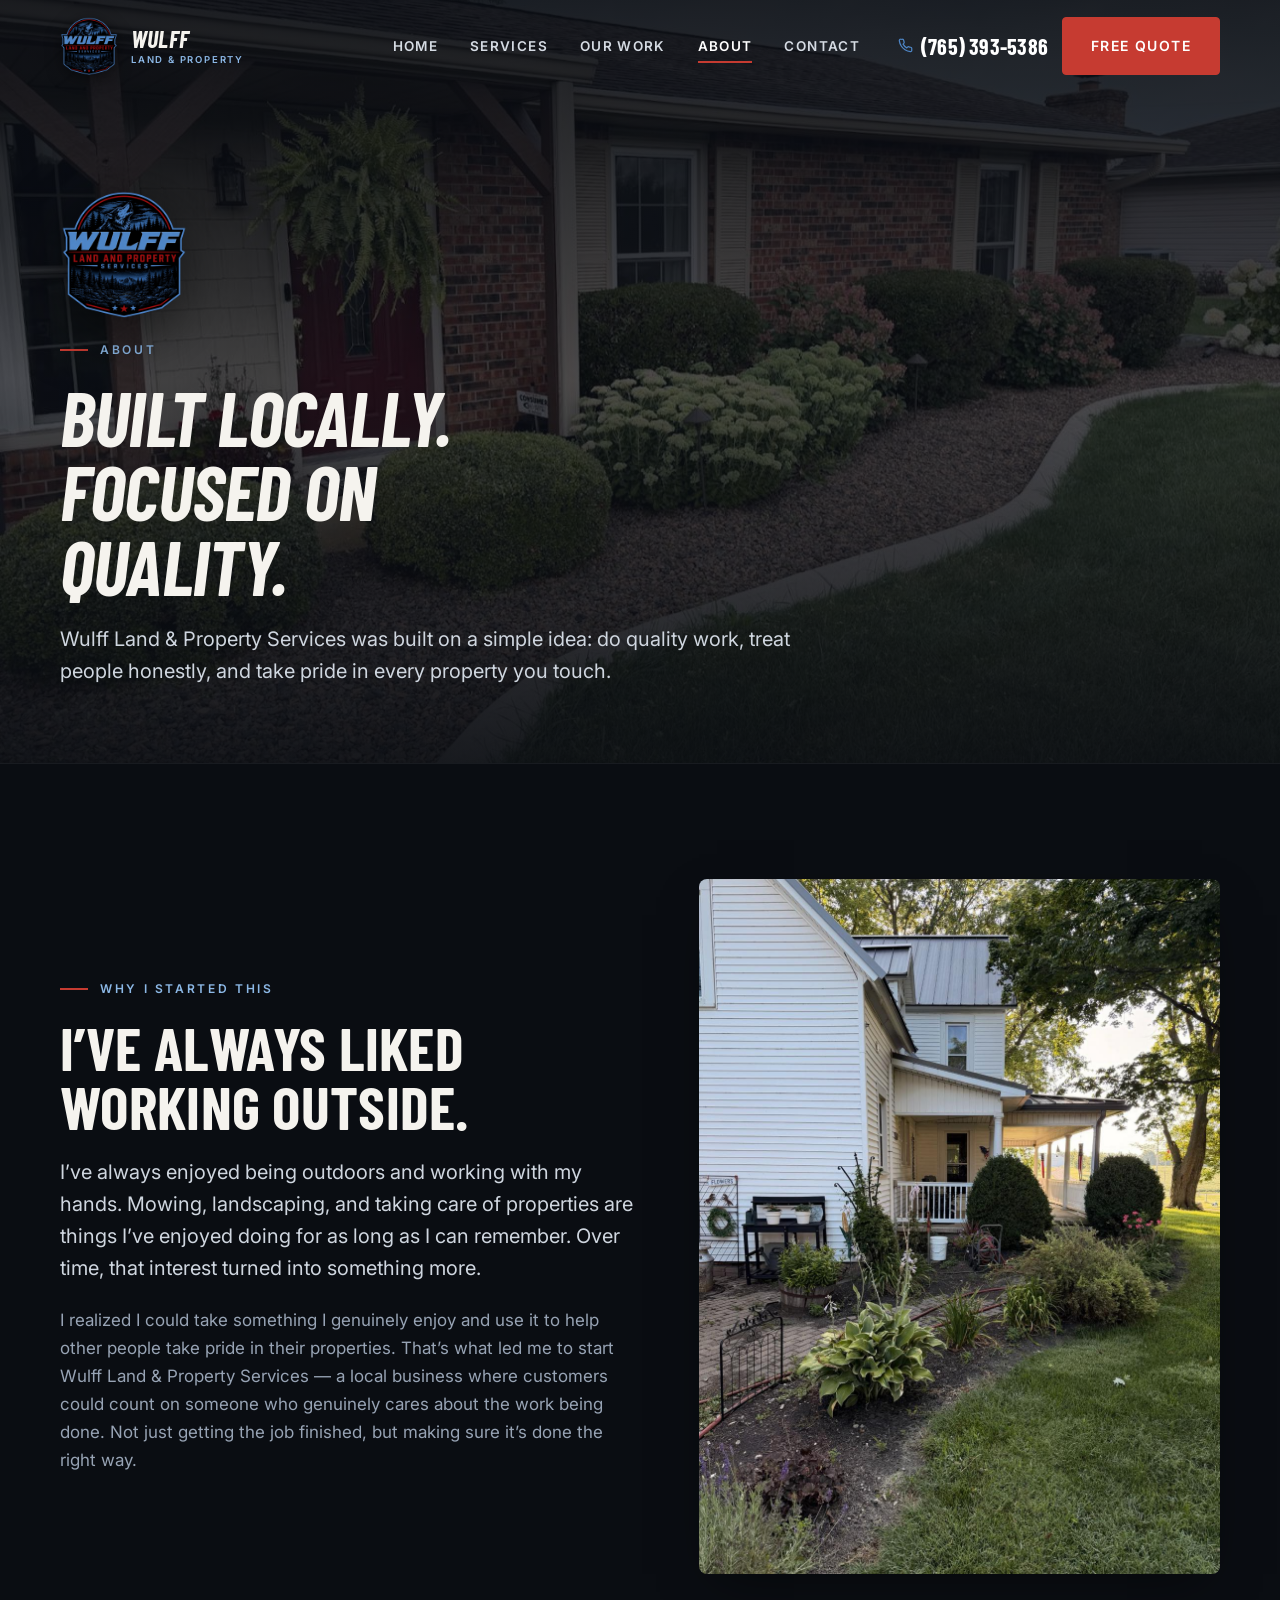
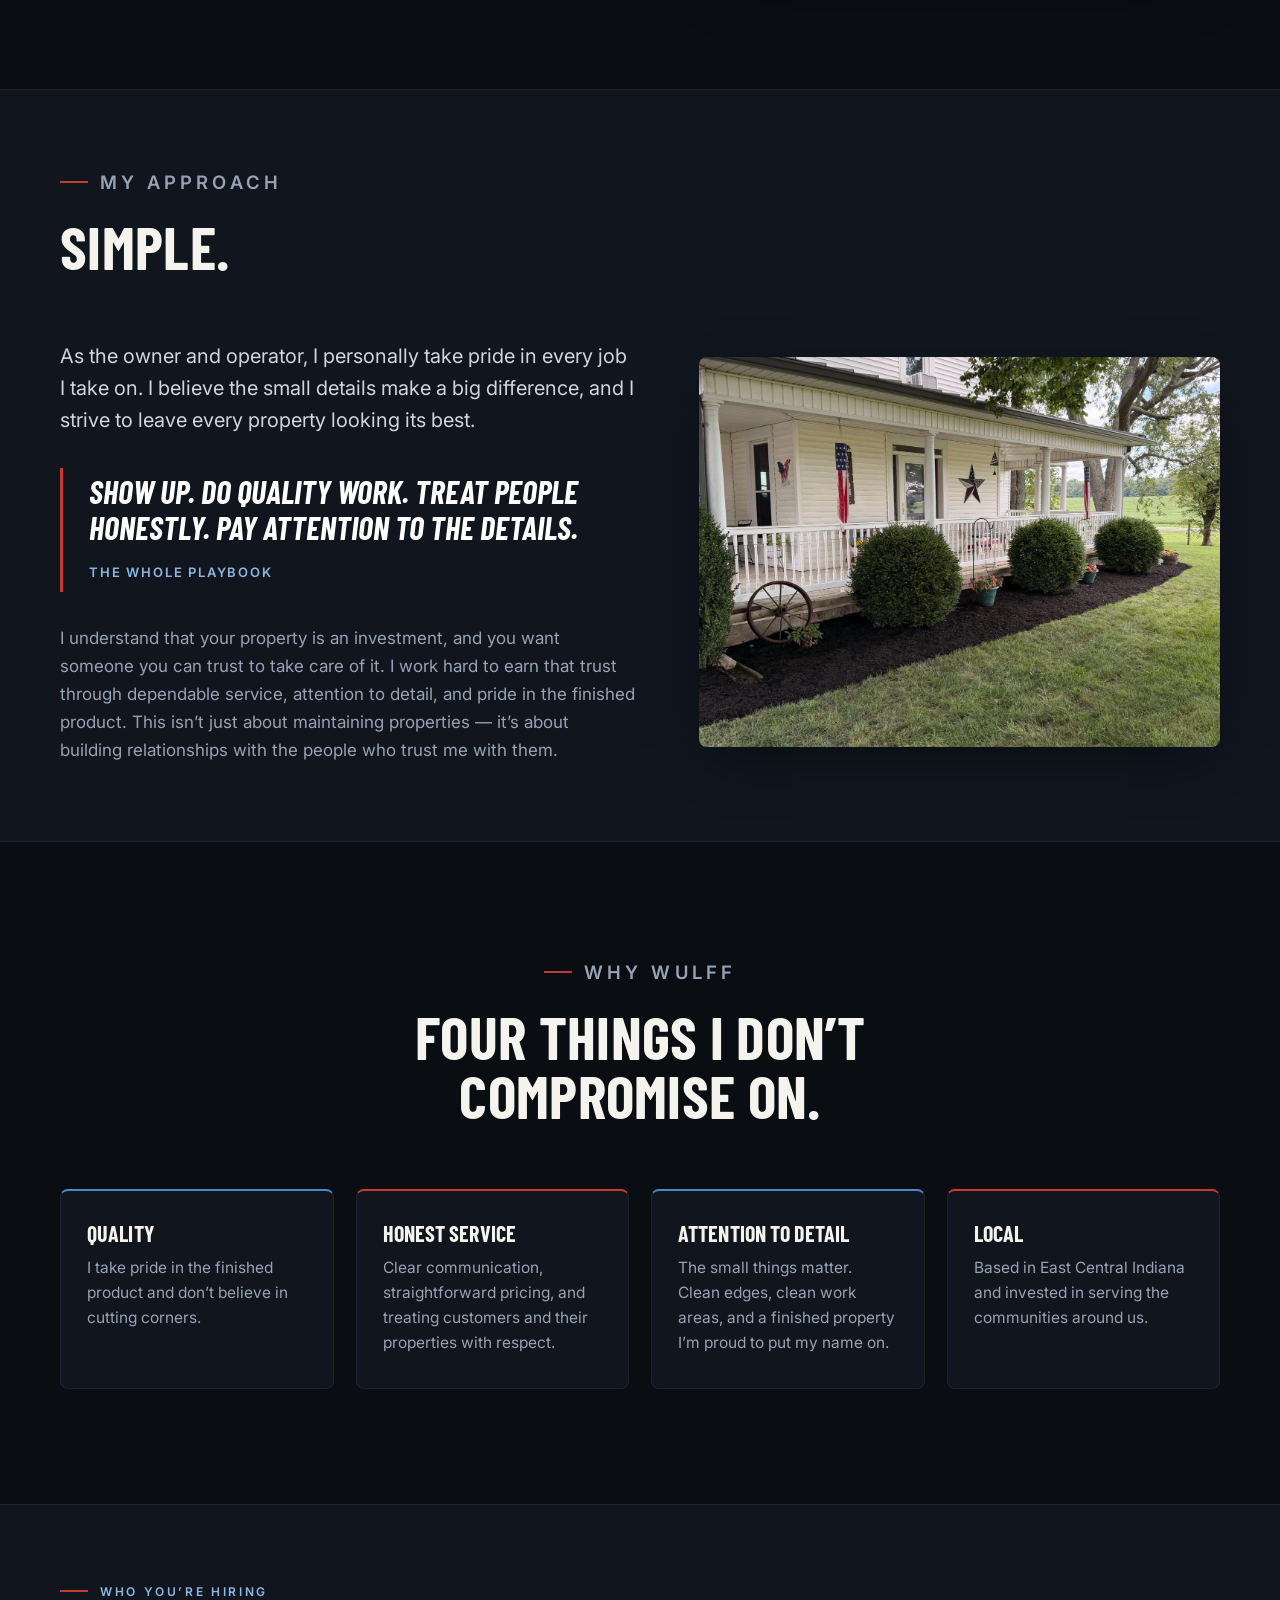
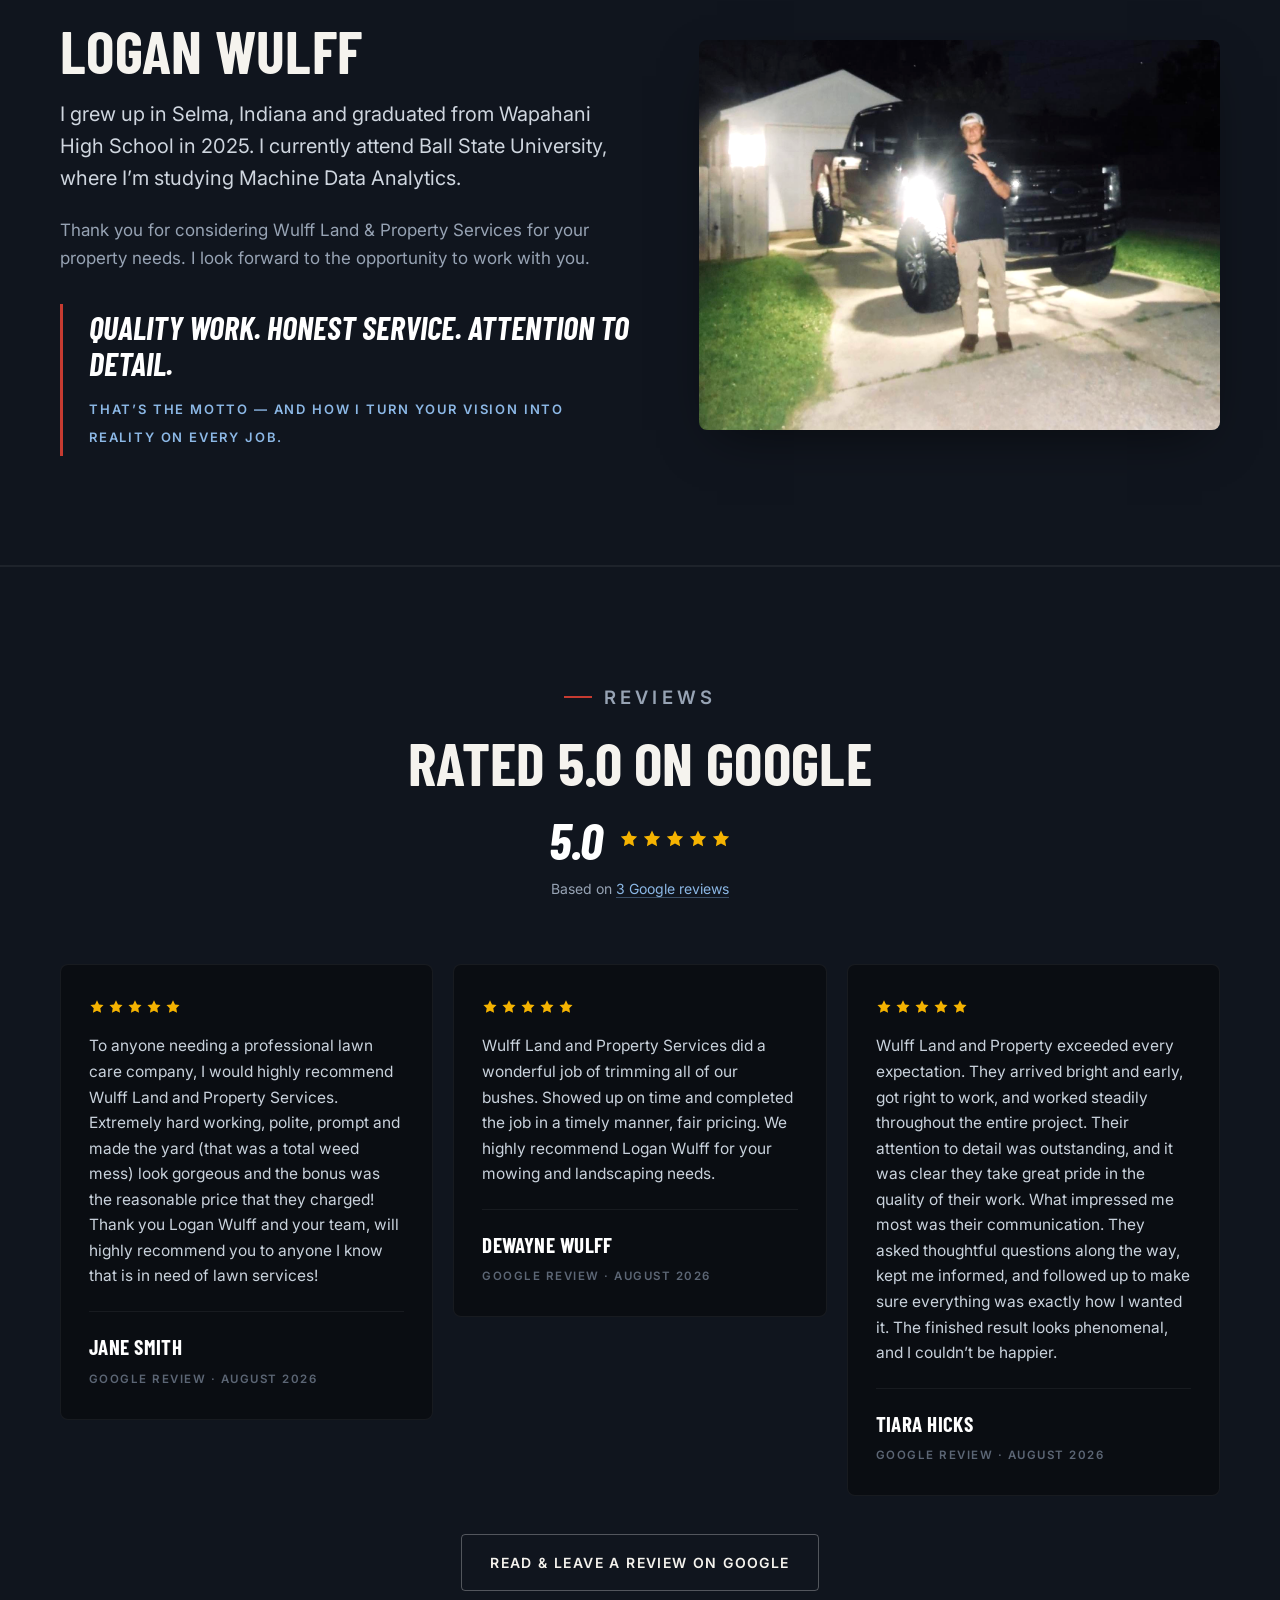
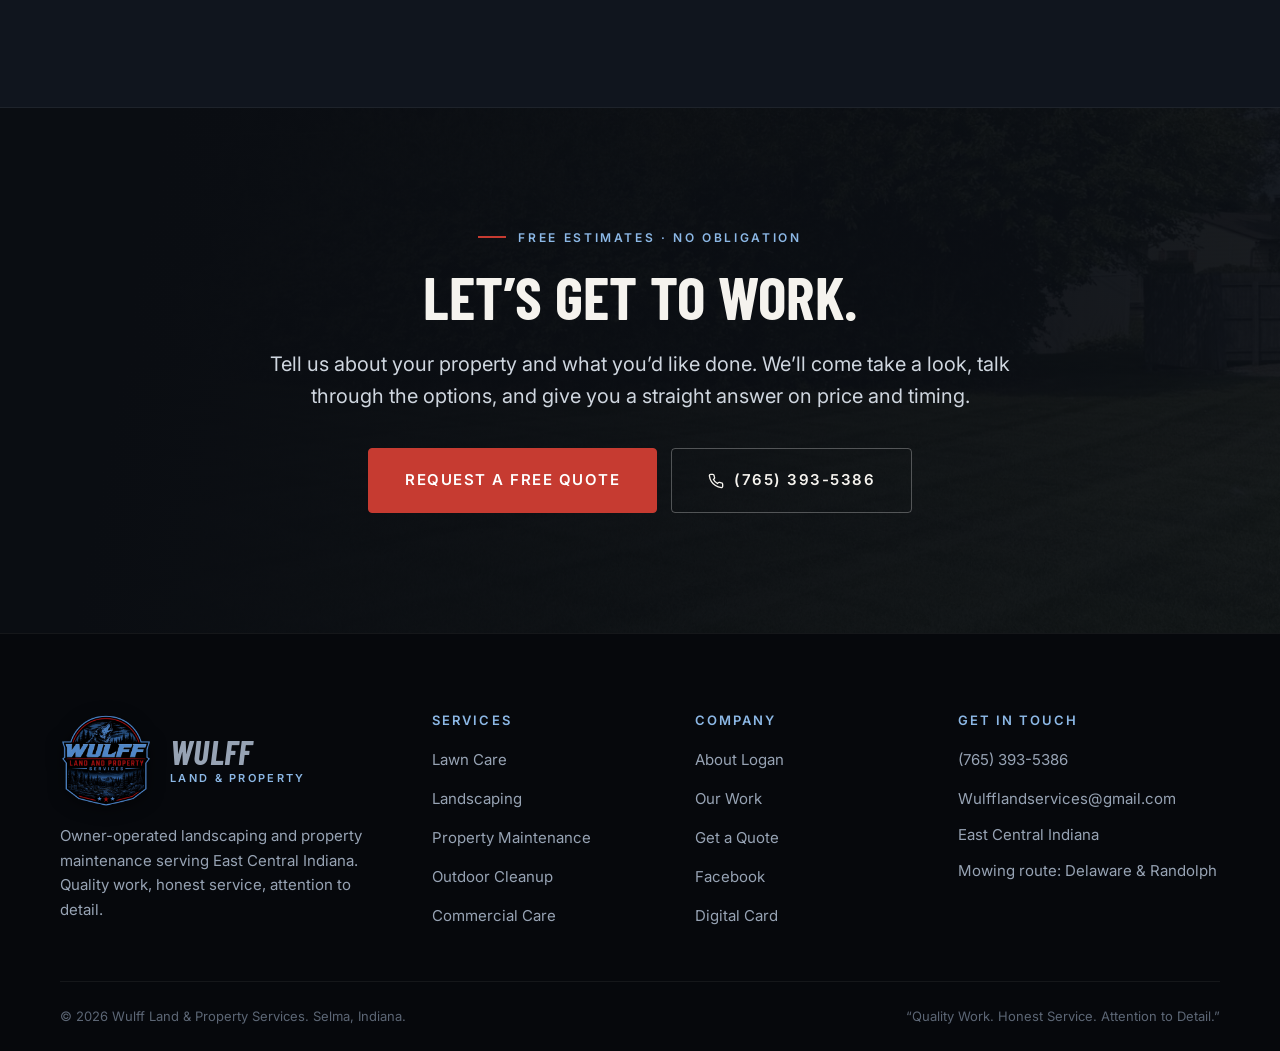
==== commit 8ecfb363: "Right-size the claims, reframe the service area, promote the logo Scope: the gallery counted photos " ====
--- a/about.html
+++ b/about.html
@@ -26,7 +26,7 @@
 <header class="header" id="header">
   <div class="wrap header__inner">
     <a class="brand" href="index.html" aria-label="Wulff Land and Property Services — home">
-      <img src="assets/img/logo.png" alt="" width="46" height="46">
+      <img src="assets/img/logo.png" alt="" width="58" height="58">
       <span class="brand__txt">
         <span class="brand__name">Wulff</span>
         <span class="brand__sub">Land &amp; Property</span>
@@ -51,6 +51,7 @@
 <section class="phero">
   <div class="phero__bg"><img src="assets/img/full/img01.jpg" alt=""></div>
   <div class="wrap phero__inner">
+    <img class="phero__badge r" src="assets/img/logo.png" alt="Wulff Land &amp; Property Services" width="600" height="600">
     <p class="eyebrow r">About</p>
     <h1 class="r">Built locally.<br>Focused on quality.</h1>
     <p class="lede r">Wulff Land &amp; Property Services was built on a simple idea: do quality work,
@@ -177,8 +178,8 @@
   <div class="wrap">
     <div class="footer__grid">
       <div class="footer__brand">
-        <a class="brand" href="index.html">
-          <img src="assets/img/logo.png" alt="" width="46" height="46">
+        <a class="brand brand--lg" href="index.html">
+          <img src="assets/img/logo.png" alt="" width="58" height="58">
           <span class="brand__txt"><span class="brand__name">Wulff</span><span class="brand__sub">Land &amp; Property</span></span>
         </a>
         <p>Owner-operated landscaping and property maintenance serving East Central Indiana.
@@ -210,7 +211,7 @@
           <li><a href="tel:+17653935386">(765) 393-5386</a></li>
           <li><a href="mailto:Wulfflandservices@gmail.com">Wulfflandservices@gmail.com</a></li>
           <li class="muted" style="font-size:15px">East Central Indiana</li>
-          <li class="muted" style="font-size:15px">Lawn care: Delaware &amp; Randolph Co.</li>
+          <li class="muted" style="font-size:15px">Mowing route: Delaware &amp; Randolph</li>
         </ul>
       </div>
     </div>
--- a/assets/css/site.css
+++ b/assets/css/site.css
@@ -146,16 +146,16 @@
 }
 .header__inner{
   display:flex;align-items:center;gap:24px;
-  height:84px;
-}
-.header.is-stuck .header__inner{height:72px}
+  height:92px;
+}
+.header.is-stuck .header__inner{height:76px}
 .header__inner{transition:height .3s var(--ease)}
 
 .brand{display:flex;align-items:center;gap:13px;text-decoration:none;flex:none;margin-right:auto}
-.brand img{width:46px;height:46px;border-radius:50%;flex:none;transition:width .3s var(--ease),height .3s var(--ease)}
-.header.is-stuck .brand img{width:40px;height:40px}
+.brand img{width:58px;height:58px;flex:none;transition:width .3s var(--ease),height .3s var(--ease);filter:drop-shadow(0 3px 8px rgba(0,0,0,.5))}
+.header.is-stuck .brand img{width:48px;height:48px}
 .brand__txt{display:flex;flex-direction:column;line-height:1}
-.brand__name{font-family:var(--display);font-weight:700;font-style:italic;font-size:22px;letter-spacing:.01em;text-transform:uppercase}
+.brand__name{font-family:var(--display);font-weight:700;font-style:italic;font-size:24px;letter-spacing:.01em;text-transform:uppercase}
 .brand__sub{font-size:9.5px;font-weight:600;letter-spacing:.19em;text-transform:uppercase;color:var(--steel-lt);margin-top:4px}
 
 .nav{display:flex;align-items:center;gap:4px}
@@ -563,3 +563,81 @@
   .contact-row.is-email b{font-size:14.5px}
   .contact-row{gap:14px;padding:18px}
 }
+
+/* drawer CTAs must never overflow a narrow phone */
+.drawer__foot .btn{
+  white-space:normal;font-size:13.5px;letter-spacing:.06em;
+  padding-inline:16px;min-width:0;text-align:center;
+}
+.drawer__foot .btn svg{flex:none}
+
+/* long button labels must wrap rather than spill past the viewport */
+@media (max-width:480px){
+  .btn{white-space:normal;font-size:13px;letter-spacing:.06em;padding:15px 20px;text-align:center}
+  .btn--lg{padding:17px 22px;font-size:13.5px}
+  .callbar .btn{padding:15px 8px}
+}
+
+/* tighten the header where nav + phone + CTA would otherwise crowd (small laptops/tablets) */
+@media (min-width:901px) and (max-width:1150px){
+  .nav a{padding:10px 9px;font-size:12.5px;letter-spacing:.07em}
+  .nav a::after{left:9px;right:9px}
+  .header__phone{font-size:18px}
+  .header__cta{gap:10px}
+  .header__cta > .btn{padding:14px 16px;font-size:12.5px;letter-spacing:.07em}
+  .header__inner{gap:14px}
+}
+@media (min-width:901px) and (max-width:1010px){
+  .header__phone span,.header__phone{font-size:0}
+  .header__phone svg{width:20px;height:20px;color:#fff}
+  .header__phone{width:44px;height:44px;justify-content:center;border:1px solid var(--line);border-radius:4px}
+}
+
+
+/* ==========================================================================
+   Brand mark — the badge earns real estate on every page
+   ========================================================================== */
+
+/* hero: headline left, badge right (stacks above the copy on phones) */
+.hero__grid{
+  display:grid;grid-template-columns:minmax(0,1fr) auto;
+  gap:clamp(28px,5vw,72px);align-items:center;
+}
+.hero__badge img{
+  width:clamp(190px,20vw,310px);height:auto;
+  filter:drop-shadow(0 22px 46px rgba(0,0,0,.7));
+}
+
+/* interior pages: badge sits above the eyebrow */
+.phero__badge{
+  width:clamp(84px,10vw,128px);height:auto;margin-bottom:22px;
+  filter:drop-shadow(0 14px 30px rgba(0,0,0,.6));
+}
+
+/* footer: full lockup, larger */
+.brand--lg img{width:92px;height:92px}
+.brand--lg .brand__name{font-size:34px}
+.brand--lg .brand__sub{font-size:11px;letter-spacing:.21em}
+.brand--lg{gap:18px}
+
+@media (max-width:900px){
+  .hero__grid{grid-template-columns:1fr;gap:26px}
+  .hero__badge{order:-1;justify-self:start}
+  .hero__badge img{width:clamp(140px,36vw,200px)}
+  .brand--lg img{width:74px;height:74px}
+  .brand--lg .brand__name{font-size:28px}
+}
+@media (max-width:620px){
+  .brand img{width:50px;height:50px}
+  .header.is-stuck .brand img{width:44px;height:44px}
+  .header__inner{height:80px}
+  .header.is-stuck .header__inner{height:70px}
+}
+
+/* soft vignette so the badge reads cleanly over any hero photo */
+.hero__badge{position:relative;display:grid;place-items:center;isolation:isolate}
+.hero__badge::before{
+  content:"";position:absolute;z-index:-1;
+  width:132%;aspect-ratio:1;border-radius:50%;
+  background:radial-gradient(circle,rgba(10,13,18,.78) 0%,rgba(10,13,18,.5) 46%,rgba(10,13,18,0) 71%);
+}
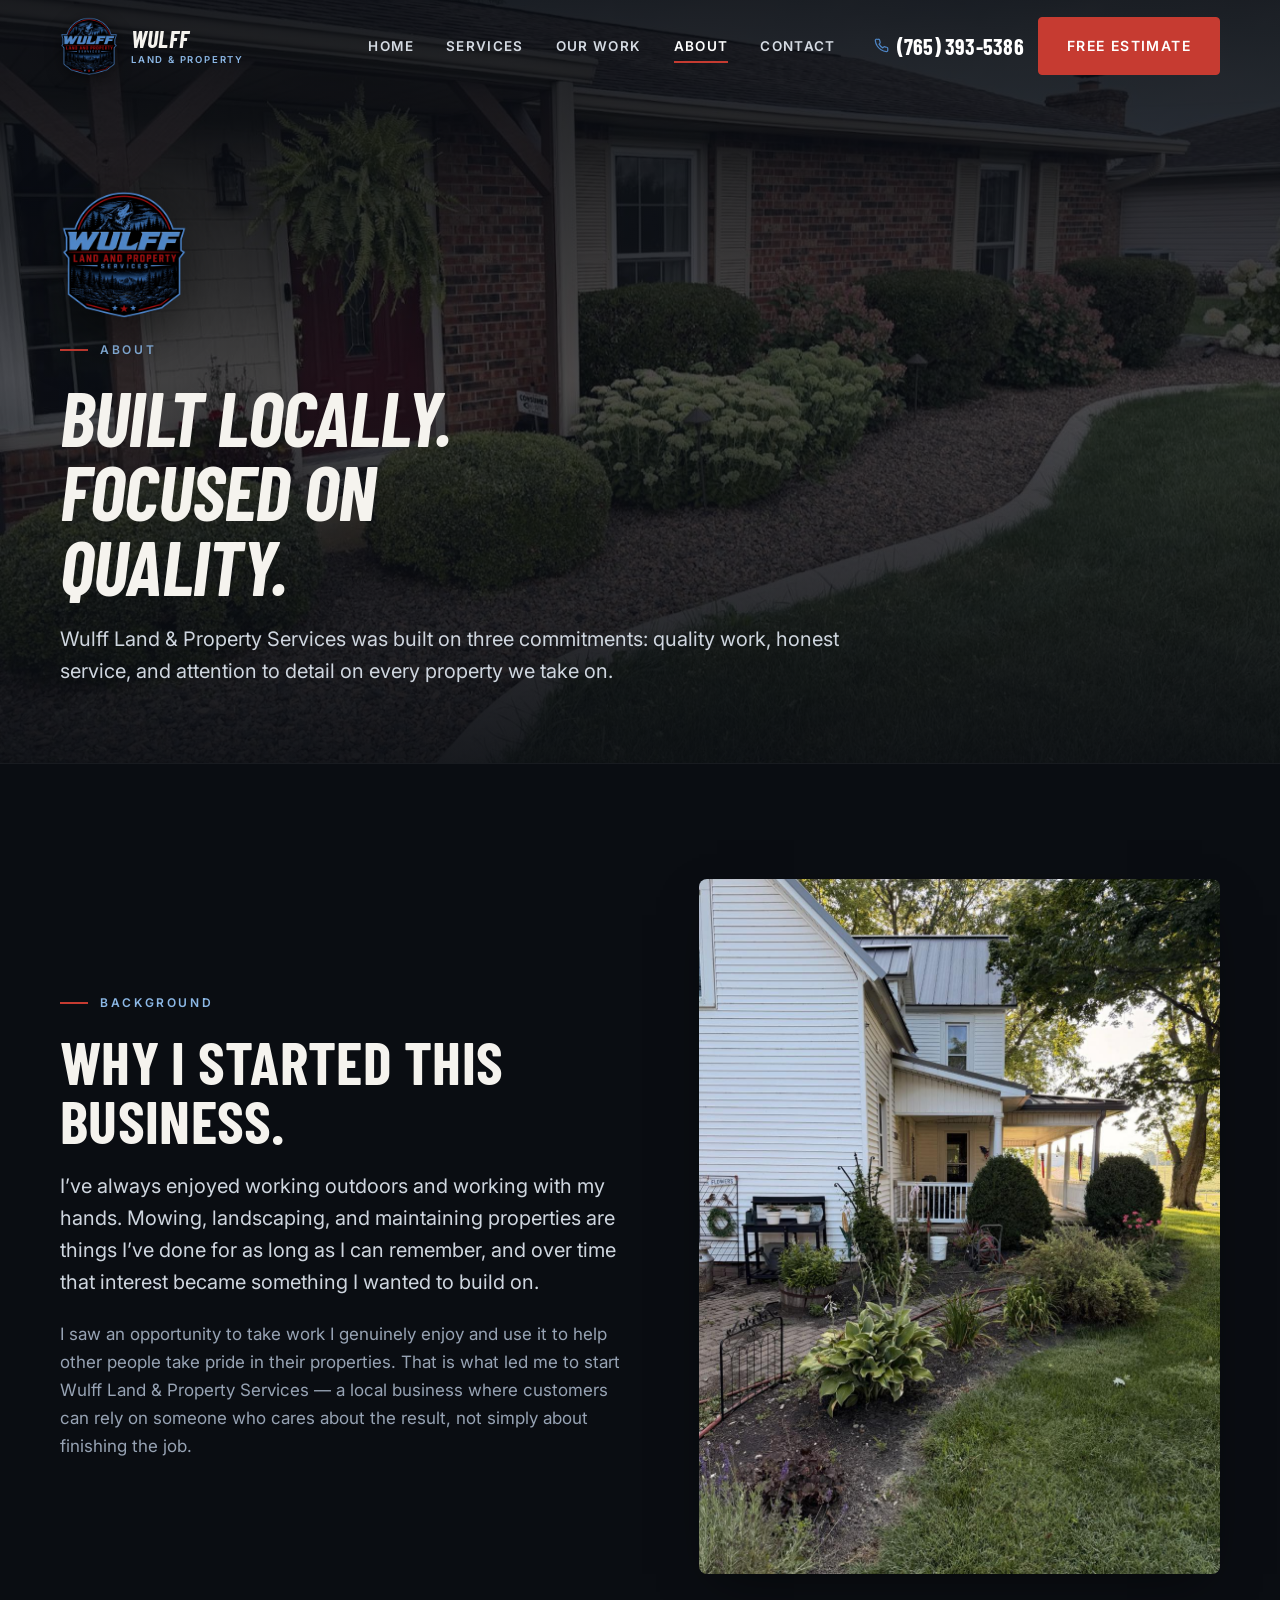
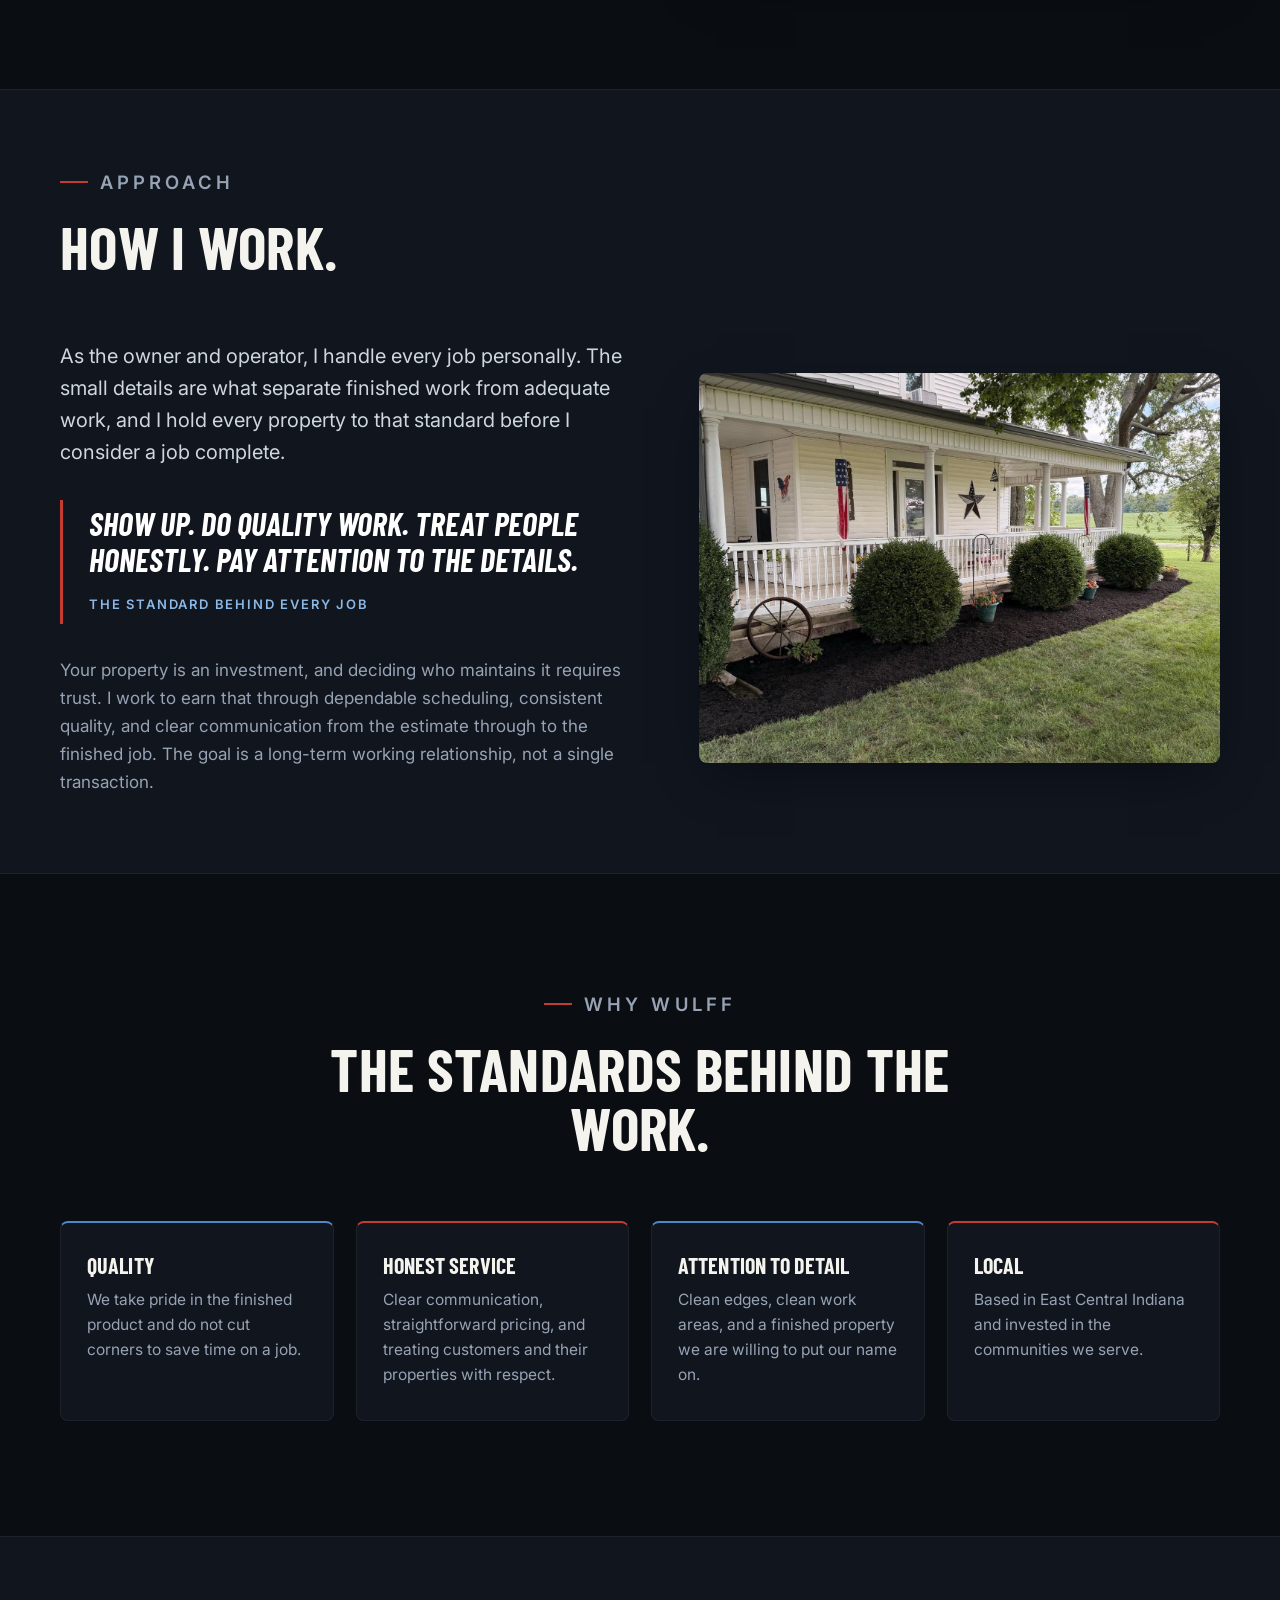
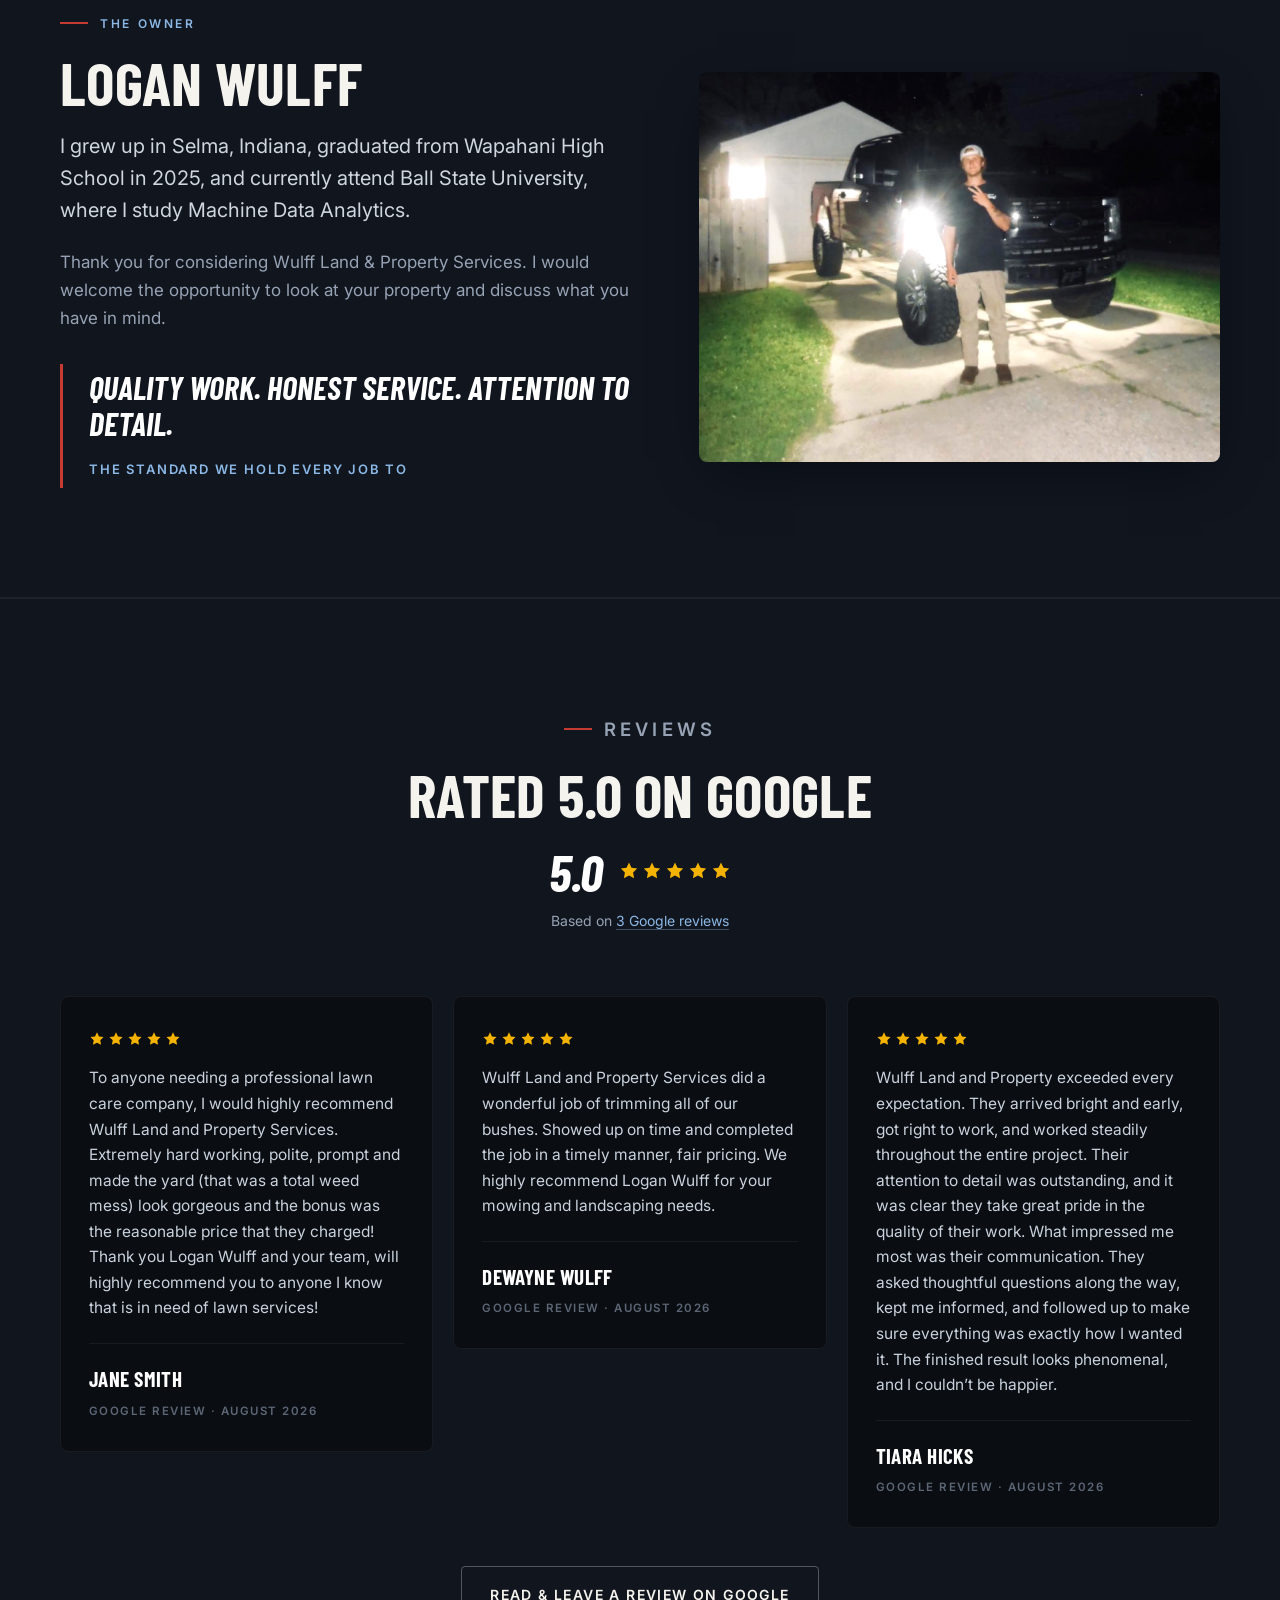
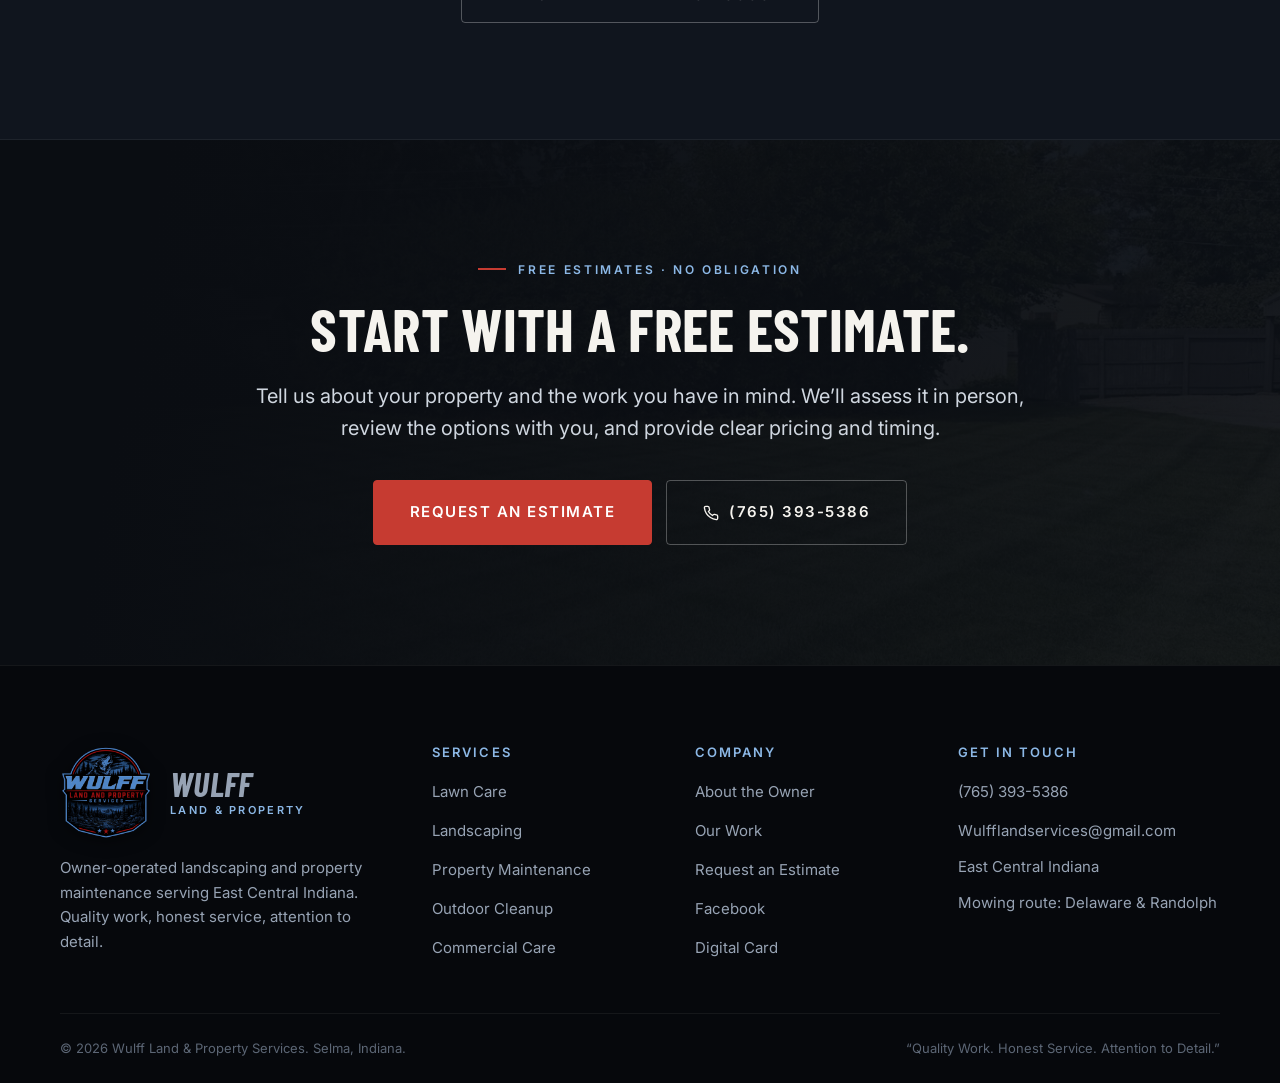
==== commit f40c56a4: "Professional copy pass, softer badge vignette, branded link preview, residential photos on Home and " ====
--- a/about.html
+++ b/about.html
@@ -4,14 +4,18 @@
 <meta charset="utf-8">
 <meta name="viewport" content="width=device-width, initial-scale=1">
 <title>About Logan Wulff | Wulff Land & Property Services</title>
-<meta name="description" content="Wulff Land & Property Services is owner-operated by Logan Wulff of Selma, Indiana. Quality work, honest service, attention to detail.">
+<meta name="description" content="Wulff Land & Property Services is owner-operated by Logan Wulff of Selma, Indiana. Quality work, honest service, and attention to detail on every property.">
 <meta name="theme-color" content="#0A0D12">
 <link rel="canonical" href="https://616fun.github.io/wulff-land-property-services/about.html">
 <meta property="og:type" content="website">
 <meta property="og:site_name" content="Wulff Land &amp; Property Services">
 <meta property="og:title" content="About Logan Wulff | Wulff Land & Property Services">
-<meta property="og:description" content="Wulff Land & Property Services is owner-operated by Logan Wulff of Selma, Indiana. Quality work, honest service, attention to detail.">
-<meta property="og:image" content="https://616fun.github.io/wulff-land-property-services/assets/img/full/img32.jpg">
+<meta property="og:description" content="Wulff Land & Property Services is owner-operated by Logan Wulff of Selma, Indiana. Quality work, honest service, and attention to detail on every property.">
+<meta property="og:image" content="https://616fun.github.io/wulff-land-property-services/assets/img/og.jpg">
+<meta property="og:image:width" content="1200">
+<meta property="og:image:height" content="630">
+<meta property="og:image:alt" content="Wulff Land &amp; Property Services">
+<meta name="twitter:image" content="https://616fun.github.io/wulff-land-property-services/assets/img/og.jpg">
 <meta property="og:url" content="https://616fun.github.io/wulff-land-property-services/about.html">
 <meta name="twitter:card" content="summary_large_image">
 <link rel="icon" href="assets/img/logo.png">
@@ -35,7 +39,7 @@
     <nav class="nav" aria-label="Primary"><a href="index.html">Home</a><a href="services.html">Services</a><a href="work.html">Our Work</a><a href="about.html" aria-current="page">About</a><a href="contact.html">Contact</a></nav>
     <div class="header__cta">
       <a class="header__phone" href="tel:+17653935386"><svg viewBox="0 0 24 24" fill="none" stroke="currentColor" stroke-width="2" stroke-linecap="round" stroke-linejoin="round"><path d="M22 16.9v3a2 2 0 0 1-2.2 2 19.8 19.8 0 0 1-8.6-3.1 19.5 19.5 0 0 1-6-6A19.8 19.8 0 0 1 2.1 4.2 2 2 0 0 1 4.1 2h3a2 2 0 0 1 2 1.7c.1 1 .3 1.9.7 2.8a2 2 0 0 1-.5 2.1L8.1 9.8a16 16 0 0 0 6 6l1.2-1.2a2 2 0 0 1 2.1-.5c.9.4 1.8.6 2.8.7a2 2 0 0 1 1.8 2.1z"/></svg>(765) 393-5386</a>
-      <a class="btn" href="contact.html">Free Quote</a>
+      <a class="btn" href="contact.html">Free Estimate</a>
       <button class="burger" id="burger" aria-label="Open menu" aria-expanded="false" aria-controls="drawer"><span></span></button>
     </div>
   </div>
@@ -44,7 +48,7 @@
   <nav class="wrap" aria-label="Mobile"><a href="index.html"><span>01</span>Home</a><a href="services.html"><span>02</span>Services</a><a href="work.html"><span>03</span>Our Work</a><a href="about.html"><span>04</span>About</a><a href="contact.html"><span>05</span>Contact</a></nav>
   <div class="wrap drawer__foot">
     <a class="btn btn--steel btn--block" href="tel:+17653935386"><svg viewBox="0 0 24 24" fill="none" stroke="currentColor" stroke-width="2" stroke-linecap="round" stroke-linejoin="round"><path d="M22 16.9v3a2 2 0 0 1-2.2 2 19.8 19.8 0 0 1-8.6-3.1 19.5 19.5 0 0 1-6-6A19.8 19.8 0 0 1 2.1 4.2 2 2 0 0 1 4.1 2h3a2 2 0 0 1 2 1.7c.1 1 .3 1.9.7 2.8a2 2 0 0 1-.5 2.1L8.1 9.8a16 16 0 0 0 6 6l1.2-1.2a2 2 0 0 1 2.1-.5c.9.4 1.8.6 2.8.7a2 2 0 0 1 1.8 2.1z"/></svg>Call (765) 393-5386</a>
-    <a class="btn btn--block" href="contact.html">Request a Free Quote</a>
+    <a class="btn btn--block" href="contact.html">Request an Estimate</a>
   </div>
 </div>
 <main id="main">
@@ -54,23 +58,23 @@
     <img class="phero__badge r" src="assets/img/logo.png" alt="Wulff Land &amp; Property Services" width="600" height="600">
     <p class="eyebrow r">About</p>
     <h1 class="r">Built locally.<br>Focused on quality.</h1>
-    <p class="lede r">Wulff Land &amp; Property Services was built on a simple idea: do quality work,
-      treat people honestly, and take pride in every property you touch.</p>
+    <p class="lede r">Wulff Land &amp; Property Services was built on three commitments: quality work,
+      honest service, and attention to detail on every property we take on.</p>
   </div>
 </section>
 
 <section class="section">
   <div class="wrap split">
     <div class="r">
-      <p class="eyebrow">Why I started this</p>
-      <h2>I&rsquo;ve always liked working outside.</h2>
-      <p class="lede" style="margin-top:20px">I&rsquo;ve always enjoyed being outdoors and working with my hands.
-        Mowing, landscaping, and taking care of properties are things I&rsquo;ve enjoyed doing for as long as I
-        can remember. Over time, that interest turned into something more.</p>
-      <p class="muted" style="margin-top:18px">I realized I could take something I genuinely enjoy and use it to help
-        other people take pride in their properties. That&rsquo;s what led me to start Wulff Land &amp; Property
-        Services &mdash; a local business where customers could count on someone who genuinely cares about the work
-        being done. Not just getting the job finished, but making sure it&rsquo;s done the right way.</p>
+      <p class="eyebrow">Background</p>
+      <h2>Why I started this business.</h2>
+      <p class="lede" style="margin-top:20px">I&rsquo;ve always enjoyed working outdoors and working with my
+        hands. Mowing, landscaping, and maintaining properties are things I&rsquo;ve done for as long as I can
+        remember, and over time that interest became something I wanted to build on.</p>
+      <p class="muted" style="margin-top:18px">I saw an opportunity to take work I genuinely enjoy and use it to
+        help other people take pride in their properties. That is what led me to start Wulff Land &amp; Property
+        Services &mdash; a local business where customers can rely on someone who cares about the result, not
+        simply about finishing the job.</p>
     </div>
     <div class="split__media split__media--tall r"><img src="assets/img/full/img17.jpg" alt="Finished front landscaping with fresh plantings and a clean bed edge" loading="lazy"></div>
   </div>
@@ -78,19 +82,19 @@
 
 <section class="section section--tight" style="background:var(--ink-2);border-block:1px solid var(--line-2)">
   <div class="wrap">
-    <div class="head r"><p class="eyebrow">My approach</p><h2>Simple.</h2></div>
+    <div class="head r"><p class="eyebrow">Approach</p><h2>How I work.</h2></div>
     <div class="split">
       <div class="r">
-        <p class="lede">As the owner and operator, I personally take pride in every job I take on. I believe the
-          small details make a big difference, and I strive to leave every property looking its best.</p>
+        <p class="lede">As the owner and operator, I handle every job personally. The small details are what
+          separate finished work from adequate work, and I hold every property to that standard before I
+          consider a job complete.</p>
         <div class="quote">
           <p>Show up. Do quality work. Treat people honestly. Pay attention to the details.</p>
-          <cite>The whole playbook</cite>
+          <cite>The standard behind every job</cite>
         </div>
-        <p class="muted">I understand that your property is an investment, and you want someone you can trust to take
-          care of it. I work hard to earn that trust through dependable service, attention to detail, and pride in the
-          finished product. This isn&rsquo;t just about maintaining properties &mdash; it&rsquo;s about building
-          relationships with the people who trust me with them.</p>
+        <p class="muted">Your property is an investment, and deciding who maintains it requires trust. I work to
+          earn that through dependable scheduling, consistent quality, and clear communication from the estimate
+          through to the finished job. The goal is a long-term working relationship, not a single transaction.</p>
       </div>
       <div class="r">
         <div class="split__media"><img src="assets/img/full/img44.jpg" alt="A finished front landscape bed and trimmed shrubs" loading="lazy"></div>
@@ -101,12 +105,12 @@
 
 <section class="section">
   <div class="wrap">
-    <div class="head center r"><p class="eyebrow center">Why Wulff</p><h2>Four things I don&rsquo;t compromise on.</h2></div>
+    <div class="head center r"><p class="eyebrow center">Why Wulff</p><h2>The standards behind the work.</h2></div>
     <div class="pillars">
-      <div class="pillar r"><h3>Quality</h3><p>I take pride in the finished product and don&rsquo;t believe in cutting corners.</p></div>
+      <div class="pillar r"><h3>Quality</h3><p>We take pride in the finished product and do not cut corners to save time on a job.</p></div>
       <div class="pillar r"><h3>Honest Service</h3><p>Clear communication, straightforward pricing, and treating customers and their properties with respect.</p></div>
-      <div class="pillar r"><h3>Attention to Detail</h3><p>The small things matter. Clean edges, clean work areas, and a finished property I&rsquo;m proud to put my name on.</p></div>
-      <div class="pillar r"><h3>Local</h3><p>Based in East Central Indiana and invested in serving the communities around us.</p></div>
+      <div class="pillar r"><h3>Attention to Detail</h3><p>Clean edges, clean work areas, and a finished property we are willing to put our name on.</p></div>
+      <div class="pillar r"><h3>Local</h3><p>Based in East Central Indiana and invested in the communities we serve.</p></div>
     </div>
   </div>
 </section>
@@ -115,15 +119,15 @@
   <div class="wrap split split--rev">
     <div class="split__media r"><img src="assets/img/full/img38.jpg" alt="Logan Wulff, owner and operator of Wulff Land &amp; Property Services, with his truck" loading="lazy" style="filter:brightness(1.08) contrast(1.03)"></div>
     <div class="r">
-      <p class="eyebrow">Who you&rsquo;re hiring</p>
+      <p class="eyebrow">The owner</p>
       <h2>Logan Wulff</h2>
-      <p class="lede" style="margin-top:18px">I grew up in Selma, Indiana and graduated from Wapahani High School in
-        2025. I currently attend Ball State University, where I&rsquo;m studying Machine Data Analytics.</p>
-      <p class="muted">Thank you for considering Wulff Land &amp; Property Services for your property needs.
-        I look forward to the opportunity to work with you.</p>
+      <p class="lede" style="margin-top:18px">I grew up in Selma, Indiana, graduated from Wapahani High School in
+        2025, and currently attend Ball State University, where I study Machine Data Analytics.</p>
+      <p class="muted">Thank you for considering Wulff Land &amp; Property Services. I would welcome the
+        opportunity to look at your property and discuss what you have in mind.</p>
       <div class="quote">
         <p>Quality work. Honest service. Attention to detail.</p>
-        <cite>That&rsquo;s the motto &mdash; and how I turn your vision into reality on every job.</cite>
+        <cite>The standard we hold every job to</cite>
       </div>
     </div>
   </div>
@@ -161,14 +165,14 @@
 </section>
 
 <section class="cta">
-  <div class="cta__bg"><img src="assets/img/full/img40.jpg" alt="" loading="lazy"></div>
+  <div class="cta__bg"><img src="assets/img/full/img21.jpg" alt="" loading="lazy"></div>
   <div class="wrap cta__inner">
     <p class="eyebrow center r">Free estimates · No obligation</p>
-    <h2 class="r">Let&rsquo;s get to work.</h2>
-    <p class="lede r">Tell us about your property and what you&rsquo;d like done. We&rsquo;ll come take a look,
-      talk through the options, and give you a straight answer on price and timing.</p>
+    <h2 class="r">Start with a free estimate.</h2>
+    <p class="lede r">Tell us about your property and the work you have in mind. We&rsquo;ll assess it in
+      person, review the options with you, and provide clear pricing and timing.</p>
     <div class="cta__actions r">
-      <a class="btn btn--lg" href="contact.html">Request a Free Quote</a>
+      <a class="btn btn--lg" href="contact.html">Request an Estimate</a>
       <a class="btn btn--ghost btn--lg" href="tel:+17653935386"><svg viewBox="0 0 24 24" fill="none" stroke="currentColor" stroke-width="2" stroke-linecap="round" stroke-linejoin="round"><path d="M22 16.9v3a2 2 0 0 1-2.2 2 19.8 19.8 0 0 1-8.6-3.1 19.5 19.5 0 0 1-6-6A19.8 19.8 0 0 1 2.1 4.2 2 2 0 0 1 4.1 2h3a2 2 0 0 1 2 1.7c.1 1 .3 1.9.7 2.8a2 2 0 0 1-.5 2.1L8.1 9.8a16 16 0 0 0 6 6l1.2-1.2a2 2 0 0 1 2.1-.5c.9.4 1.8.6 2.8.7a2 2 0 0 1 1.8 2.1z"/></svg>(765) 393-5386</a>
     </div>
   </div>
@@ -198,9 +202,9 @@
       <div>
         <h4>Company</h4>
         <ul>
-          <li><a href="about.html">About Logan</a></li>
+          <li><a href="about.html">About the Owner</a></li>
           <li><a href="work.html">Our Work</a></li>
-          <li><a href="contact.html">Get a Quote</a></li>
+          <li><a href="contact.html">Request an Estimate</a></li>
           <li><a href="https://www.facebook.com/profile.php?id=61592040879355" target="_blank" rel="noopener">Facebook</a></li>
           <li><a href="https://dot.cards/wulfflandservices" target="_blank" rel="noopener">Digital Card</a></li>
         </ul>
@@ -223,7 +227,7 @@
 </footer>
 <div class="callbar">
   <a class="btn btn--steel" href="tel:+17653935386"><svg viewBox="0 0 24 24" fill="none" stroke="currentColor" stroke-width="2" stroke-linecap="round" stroke-linejoin="round"><path d="M22 16.9v3a2 2 0 0 1-2.2 2 19.8 19.8 0 0 1-8.6-3.1 19.5 19.5 0 0 1-6-6A19.8 19.8 0 0 1 2.1 4.2 2 2 0 0 1 4.1 2h3a2 2 0 0 1 2 1.7c.1 1 .3 1.9.7 2.8a2 2 0 0 1-.5 2.1L8.1 9.8a16 16 0 0 0 6 6l1.2-1.2a2 2 0 0 1 2.1-.5c.9.4 1.8.6 2.8.7a2 2 0 0 1 1.8 2.1z"/></svg>Call</a>
-  <a class="btn" href="contact.html">Free Quote</a>
+  <a class="btn" href="contact.html">Free Estimate</a>
 </div>
 <div class="lb" id="lb" role="dialog" aria-modal="true" aria-label="Photo viewer" hidden>
   <button class="lb__close" id="lbClose" aria-label="Close">&times;</button>
--- a/assets/css/site.css
+++ b/assets/css/site.css
@@ -605,7 +605,7 @@
 }
 .hero__badge img{
   width:clamp(190px,20vw,310px);height:auto;
-  filter:drop-shadow(0 22px 46px rgba(0,0,0,.7));
+  filter:drop-shadow(0 14px 30px rgba(0,0,0,.55));
 }
 
 /* interior pages: badge sits above the eyebrow */
@@ -634,10 +634,21 @@
   .header.is-stuck .header__inner{height:70px}
 }
 
-/* soft vignette so the badge reads cleanly over any hero photo */
+/* soft vignette so the badge reads cleanly over any hero photo.
+   Long multi-stop falloff plus a blur — the halo has to dissolve, not end. */
 .hero__badge{position:relative;display:grid;place-items:center;isolation:isolate}
 .hero__badge::before{
-  content:"";position:absolute;z-index:-1;
-  width:132%;aspect-ratio:1;border-radius:50%;
-  background:radial-gradient(circle,rgba(10,13,18,.78) 0%,rgba(10,13,18,.5) 46%,rgba(10,13,18,0) 71%);
-}
+  content:"";position:absolute;z-index:-1;pointer-events:none;
+  width:215%;aspect-ratio:1;border-radius:50%;
+  background:radial-gradient(circle closest-side,
+    rgba(10,13,18,.60)  0%,
+    rgba(10,13,18,.56) 16%,
+    rgba(10,13,18,.47) 28%,
+    rgba(10,13,18,.34) 39%,
+    rgba(10,13,18,.22) 50%,
+    rgba(10,13,18,.13) 61%,
+    rgba(10,13,18,.07) 72%,
+    rgba(10,13,18,.03) 84%,
+    rgba(10,13,18,0)  100%);
+  filter:blur(16px);
+}
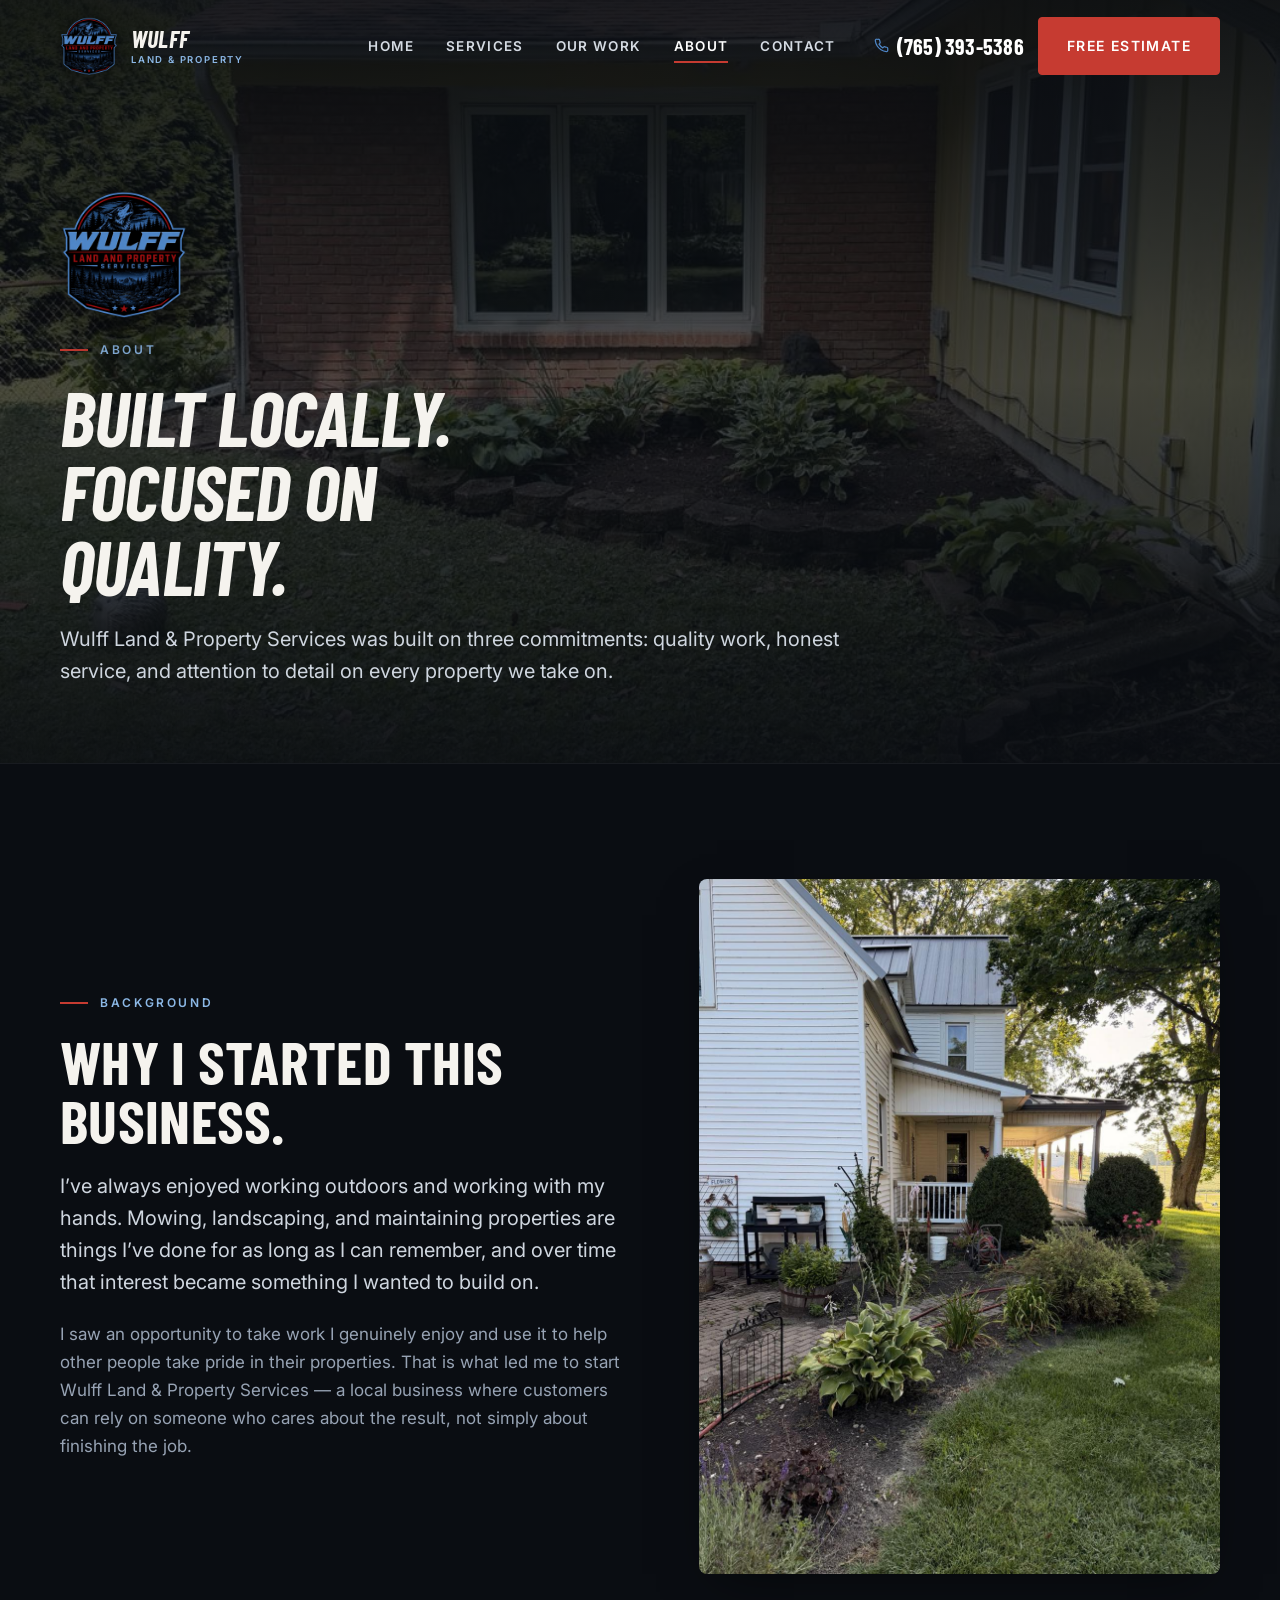
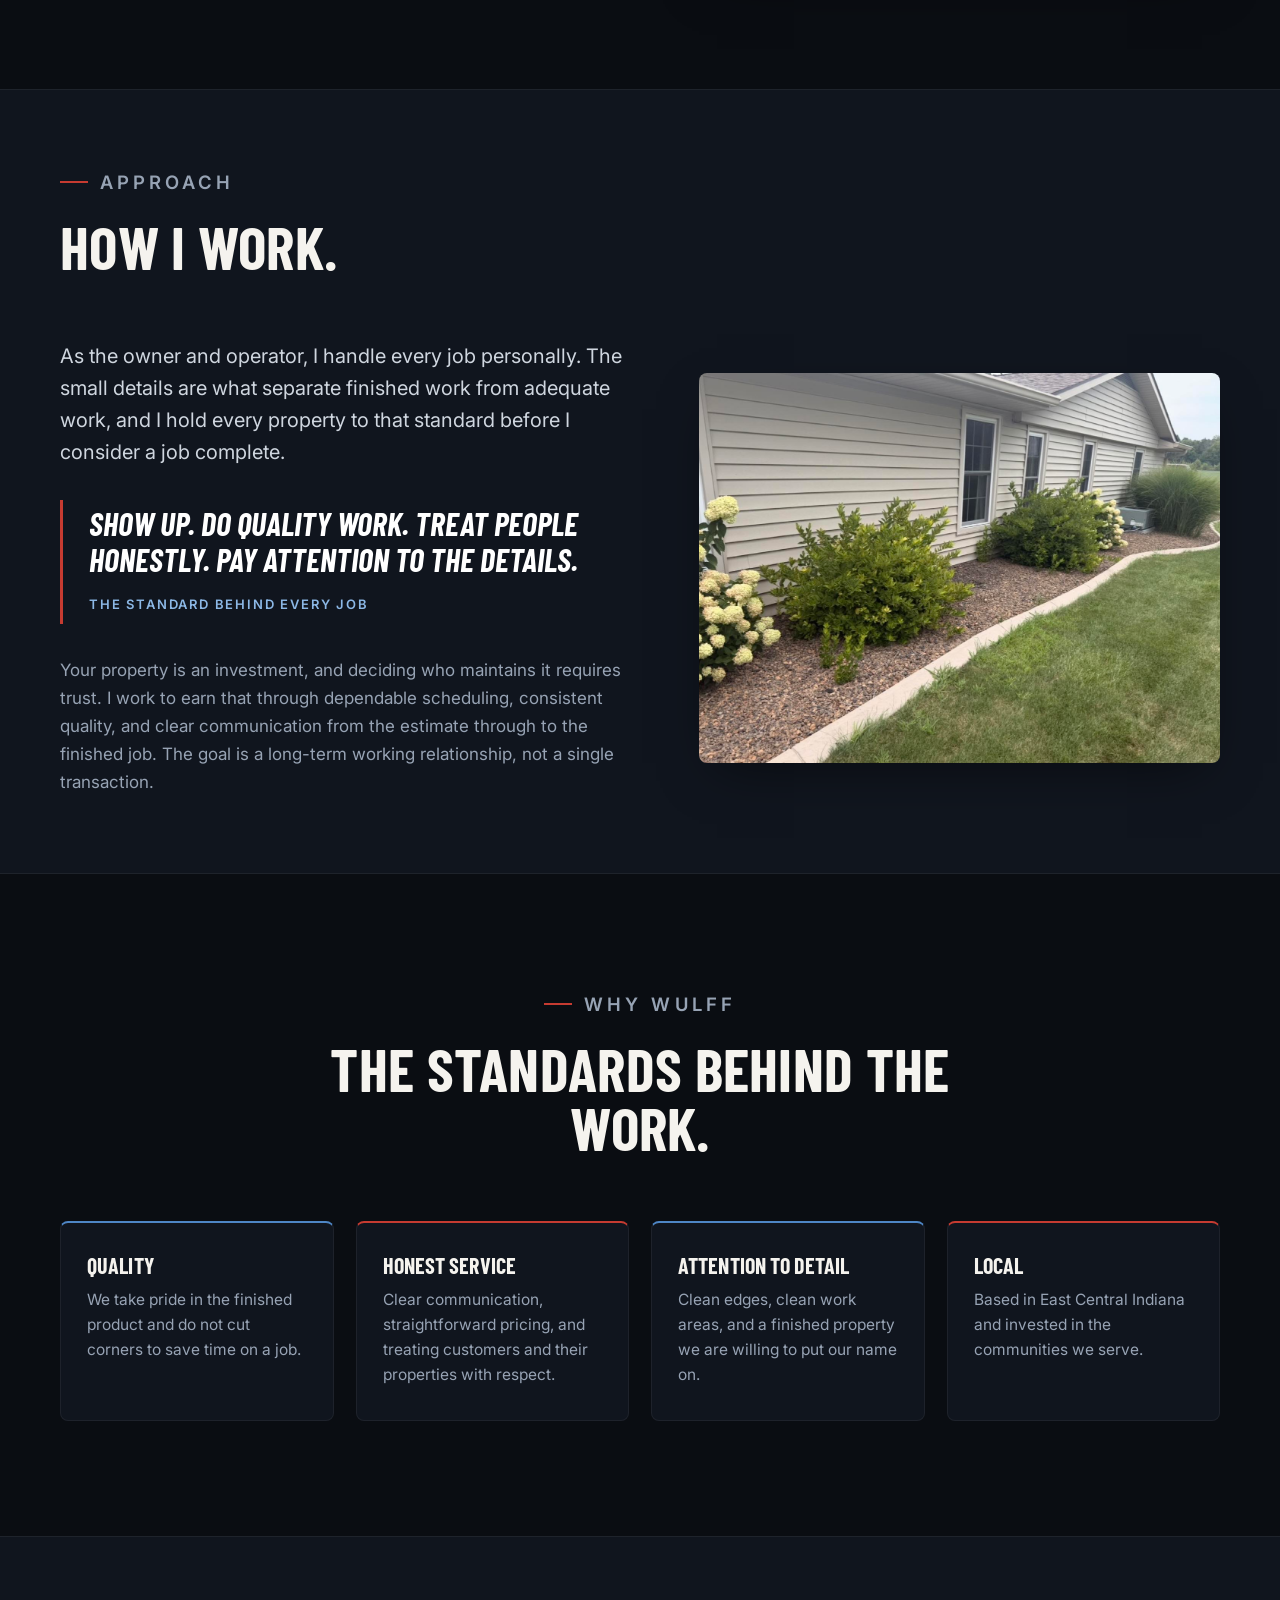
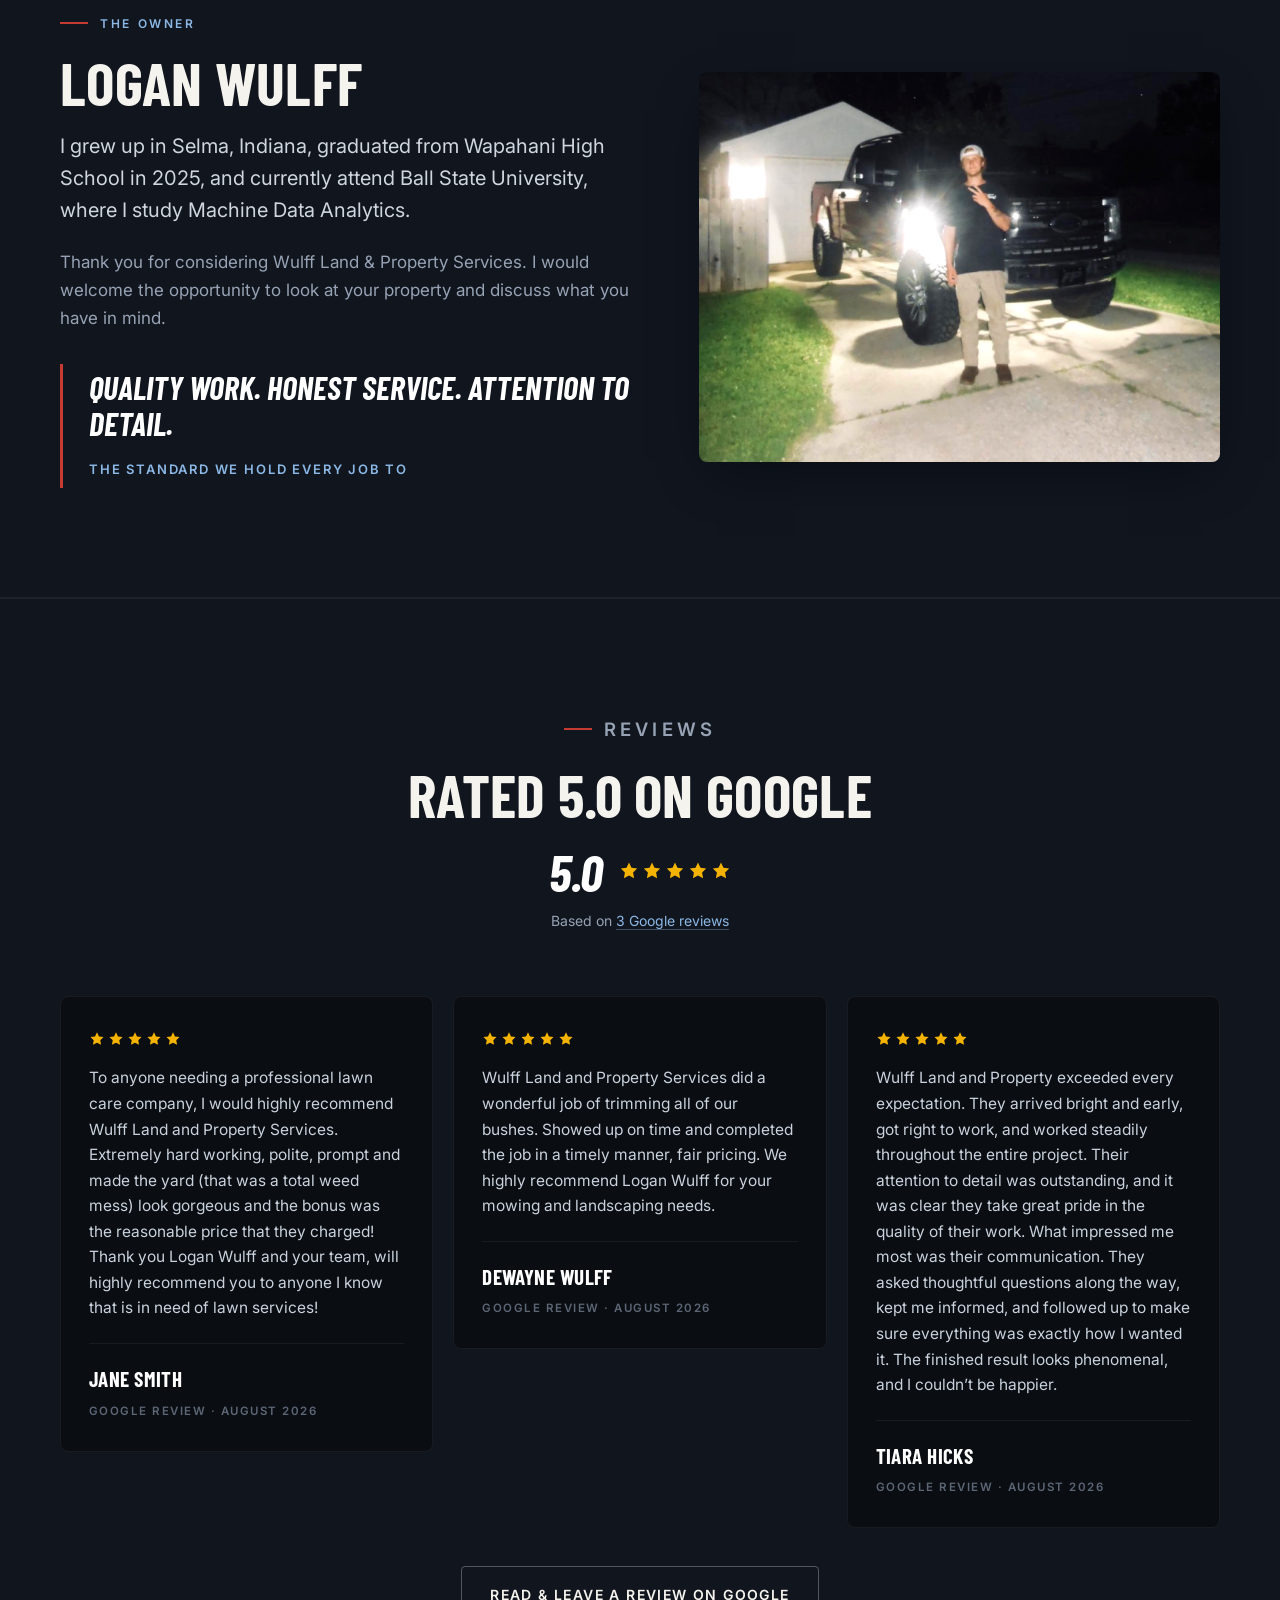
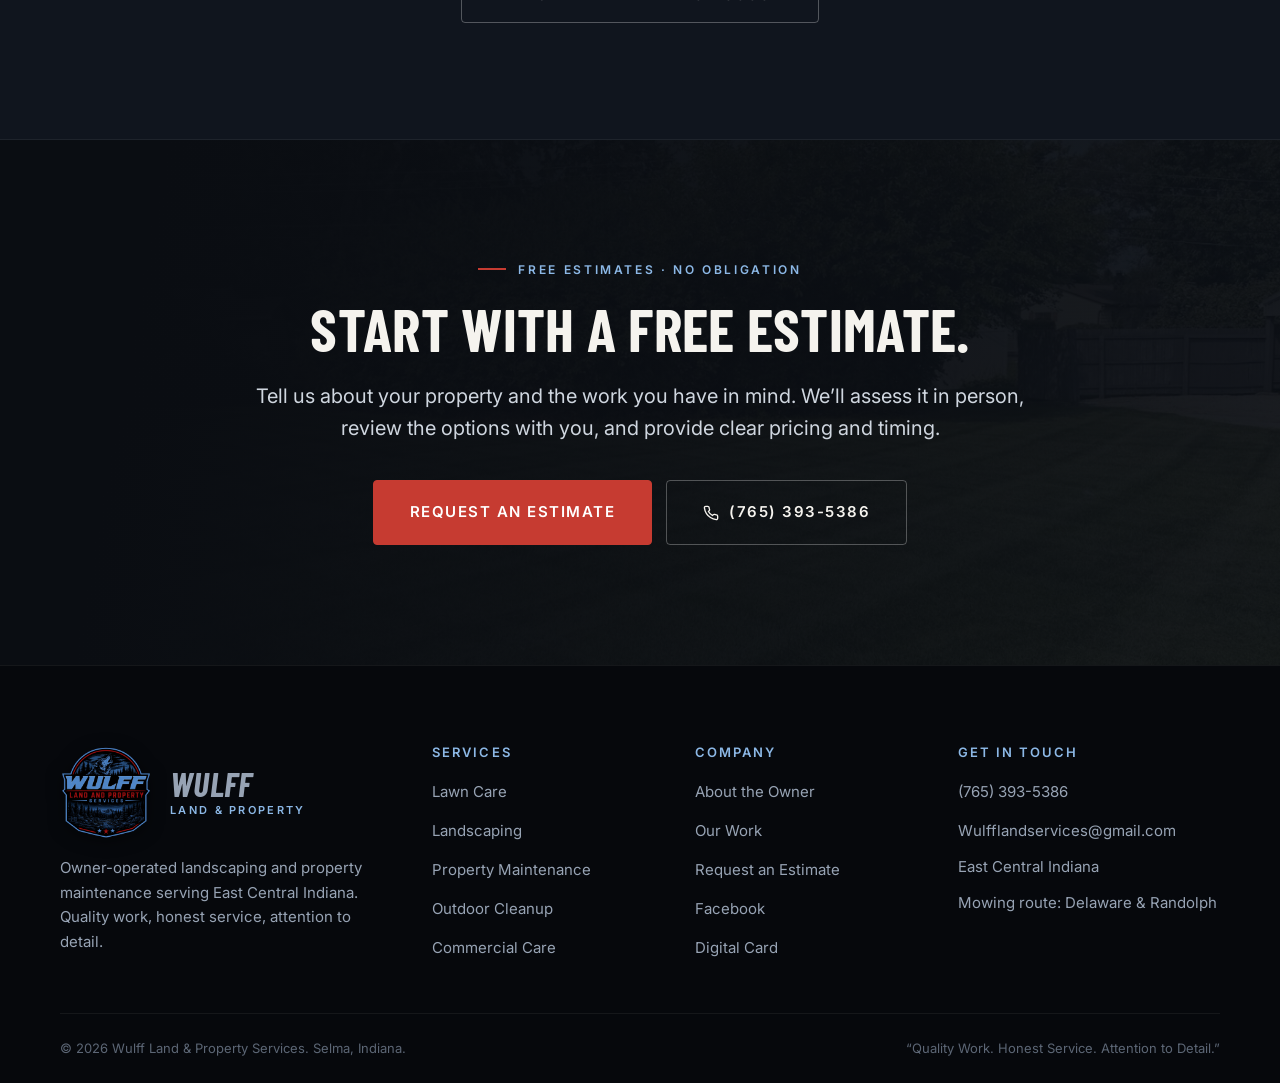
==== commit 495099aa: "Give every page a distinct hero photo Services and About led with near-identical house-and-bed shots" ====
--- a/about.html
+++ b/about.html
@@ -53,7 +53,7 @@
 </div>
 <main id="main">
 <section class="phero">
-  <div class="phero__bg"><img src="assets/img/full/img01.jpg" alt=""></div>
+  <div class="phero__bg"><img src="assets/img/full/img36.jpg" alt=""></div>
   <div class="wrap phero__inner">
     <img class="phero__badge r" src="assets/img/logo.png" alt="Wulff Land &amp; Property Services" width="600" height="600">
     <p class="eyebrow r">About</p>
@@ -97,7 +97,7 @@
           through to the finished job. The goal is a long-term working relationship, not a single transaction.</p>
       </div>
       <div class="r">
-        <div class="split__media"><img src="assets/img/full/img44.jpg" alt="A finished front landscape bed and trimmed shrubs" loading="lazy"></div>
+        <div class="split__media"><img src="assets/img/full/img16.jpg" alt="A refreshed foundation bed with fresh mulch and a clean cut edge" loading="lazy"></div>
       </div>
     </div>
   </div>
--- a/assets/css/site.css
+++ b/assets/css/site.css
@@ -219,12 +219,12 @@
 /* ---------- hero ---------- */
 .hero{position:relative;min-height:min(94vh,880px);display:flex;align-items:flex-end;overflow:hidden}
 .hero__bg{position:absolute;inset:0;z-index:0}
-.hero__bg img{width:100%;height:100%;object-fit:cover;object-position:center 60%}
+.hero__bg img{width:100%;height:100%;object-fit:cover;object-position:center 62%}
 .hero__bg::after{
   content:"";position:absolute;inset:0;
   background:
-    linear-gradient(180deg,rgba(10,13,18,.86) 0%,rgba(10,13,18,.34) 34%,rgba(10,13,18,.72) 72%,var(--ink) 100%),
-    linear-gradient(96deg,rgba(10,13,18,.82) 0%,rgba(10,13,18,.18) 62%);
+    linear-gradient(180deg,rgba(10,13,18,.80) 0%,rgba(10,13,18,.20) 36%,rgba(10,13,18,.60) 74%,var(--ink) 100%),
+    linear-gradient(96deg,rgba(10,13,18,.84) 0%,rgba(10,13,18,.30) 52%,rgba(10,13,18,.10) 78%);
 }
 .hero__inner{position:relative;z-index:1;width:100%;padding-block:clamp(60px,10vh,120px) clamp(44px,6vh,72px)}
 .hero h1{max-width:15ch;text-shadow:0 4px 34px rgba(0,0,0,.5)}
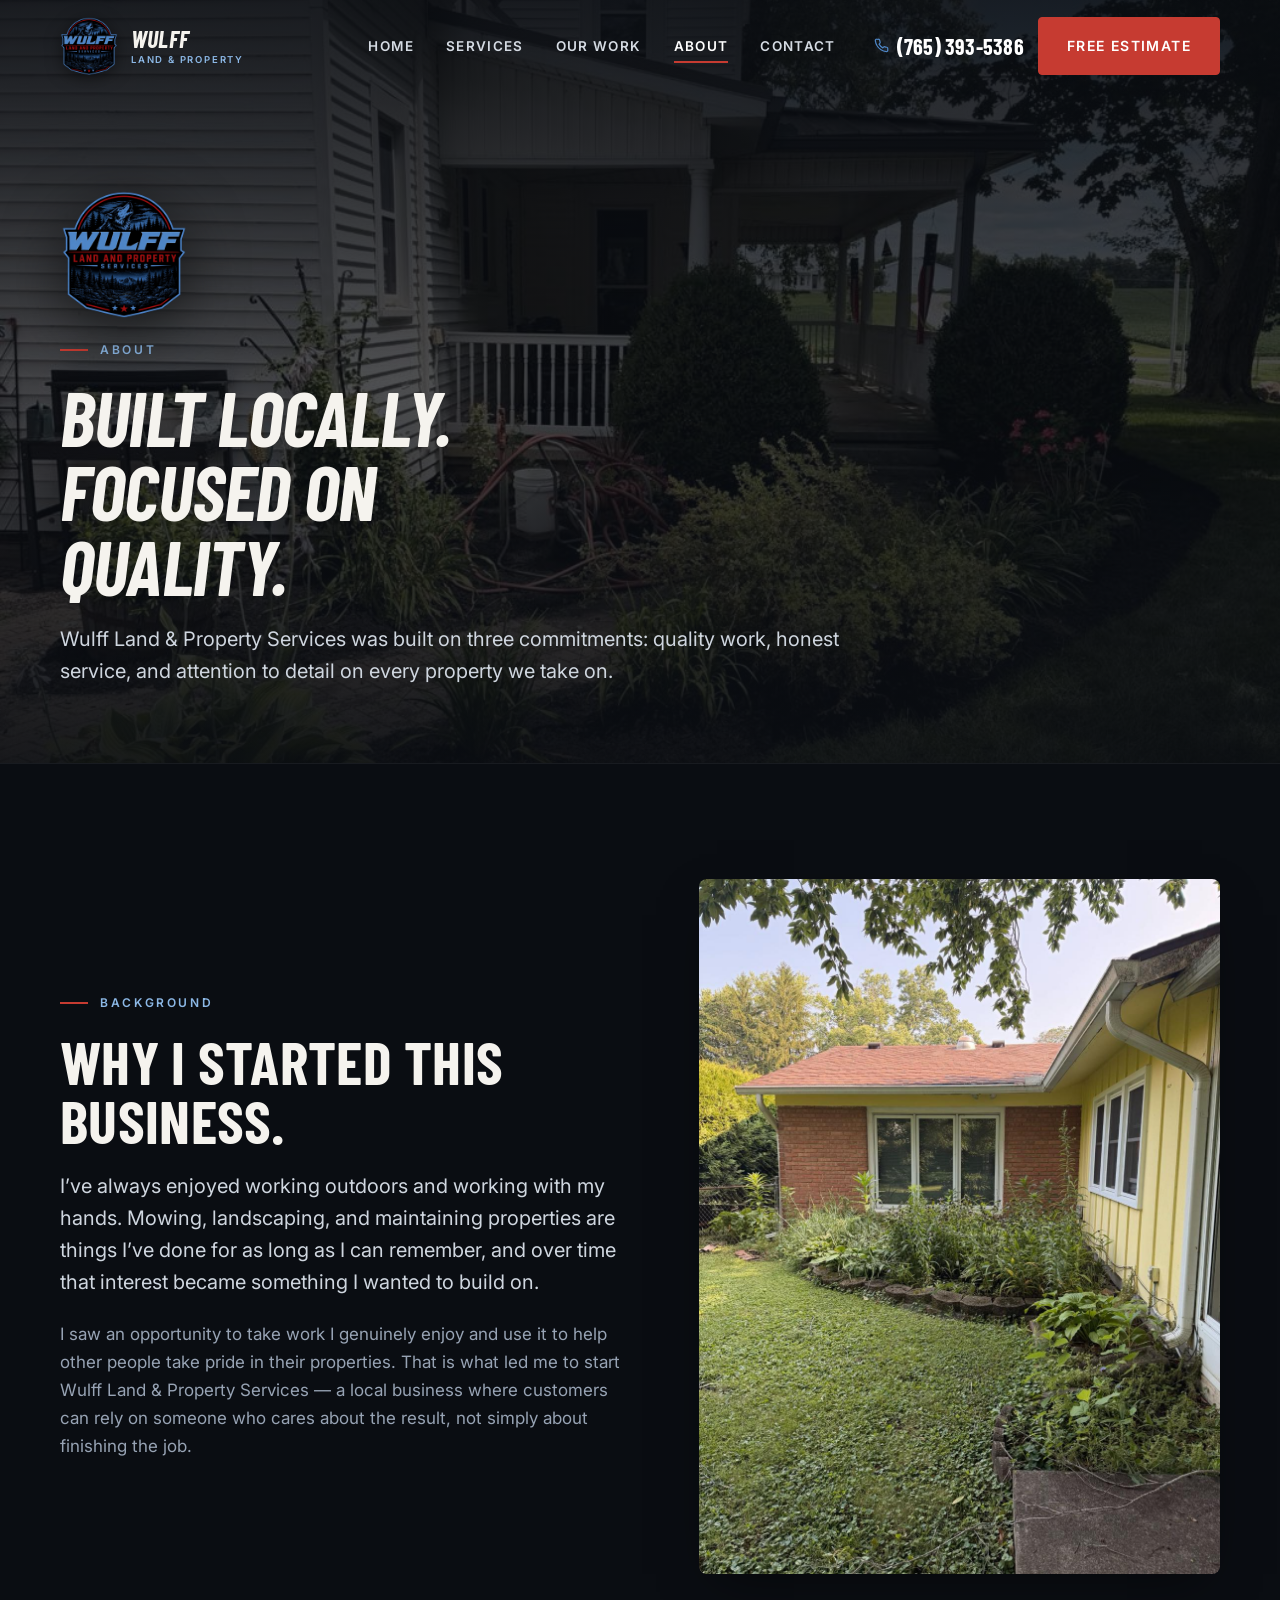
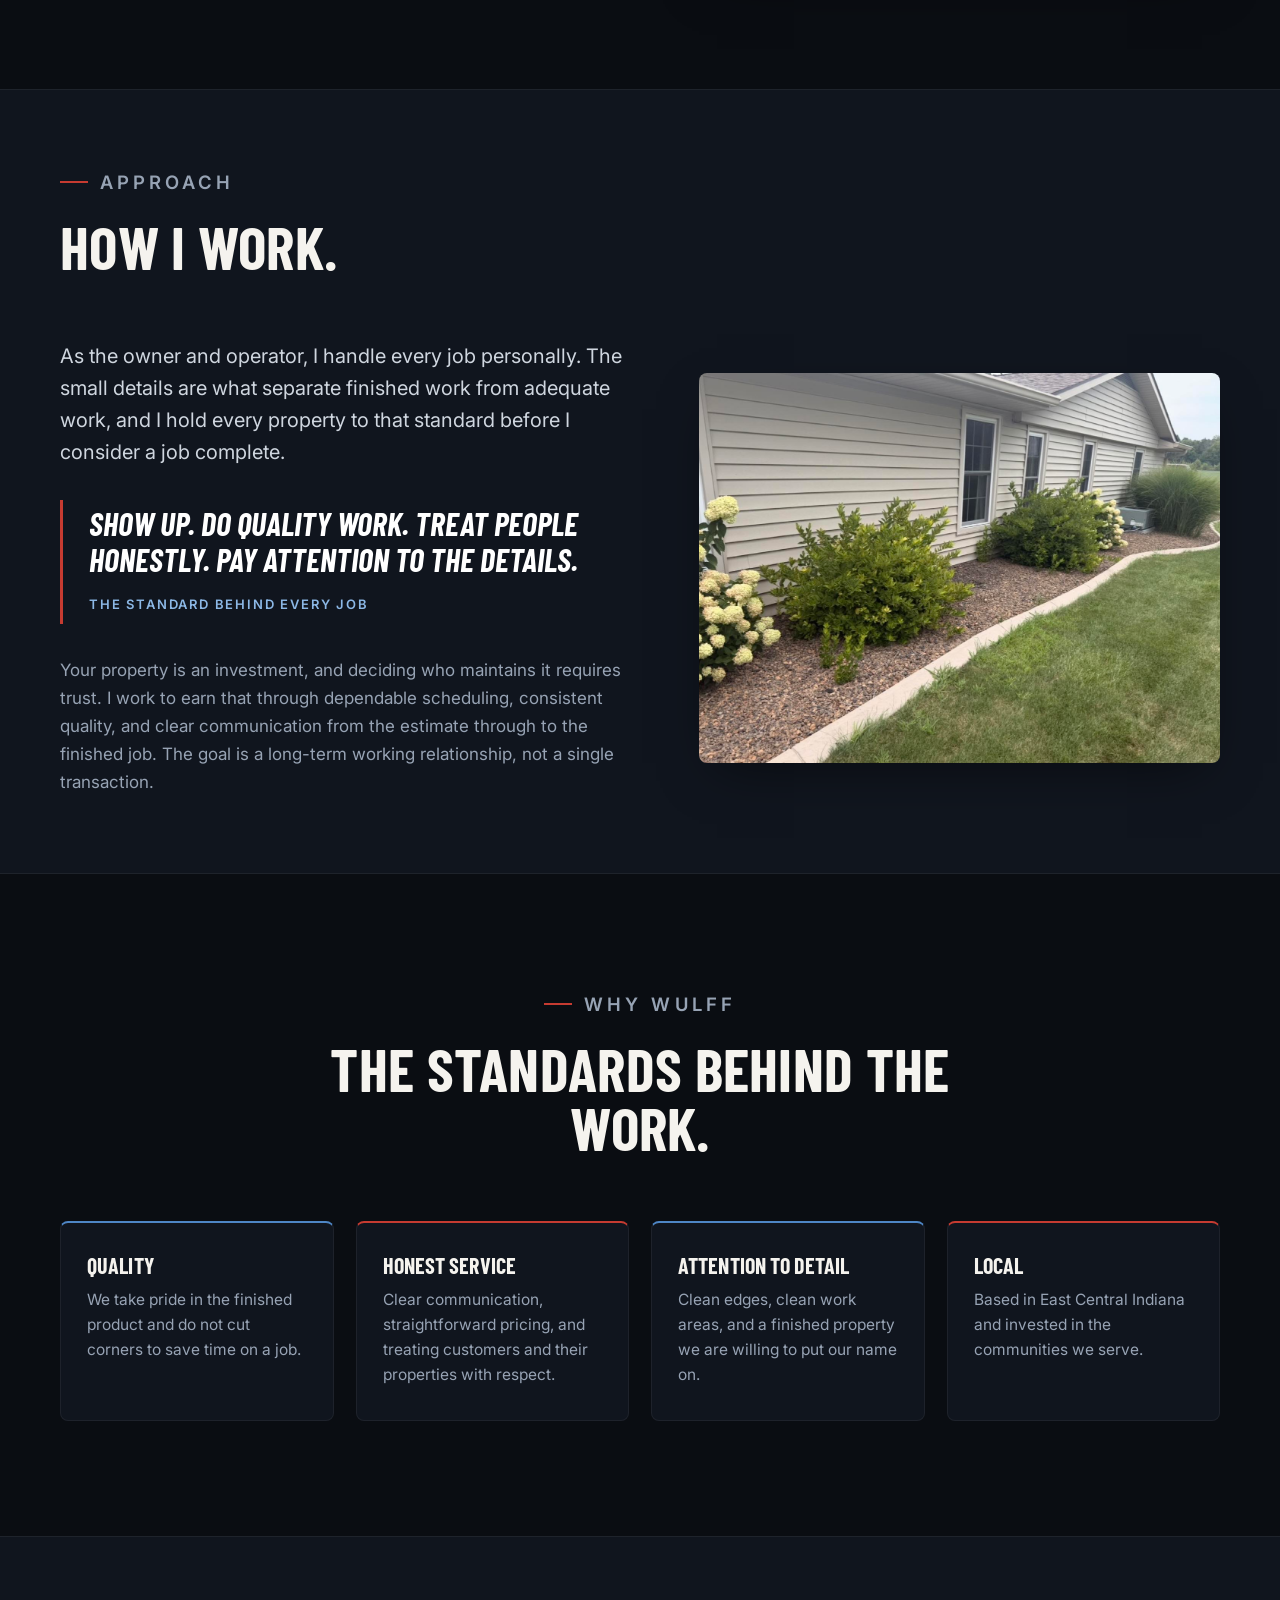
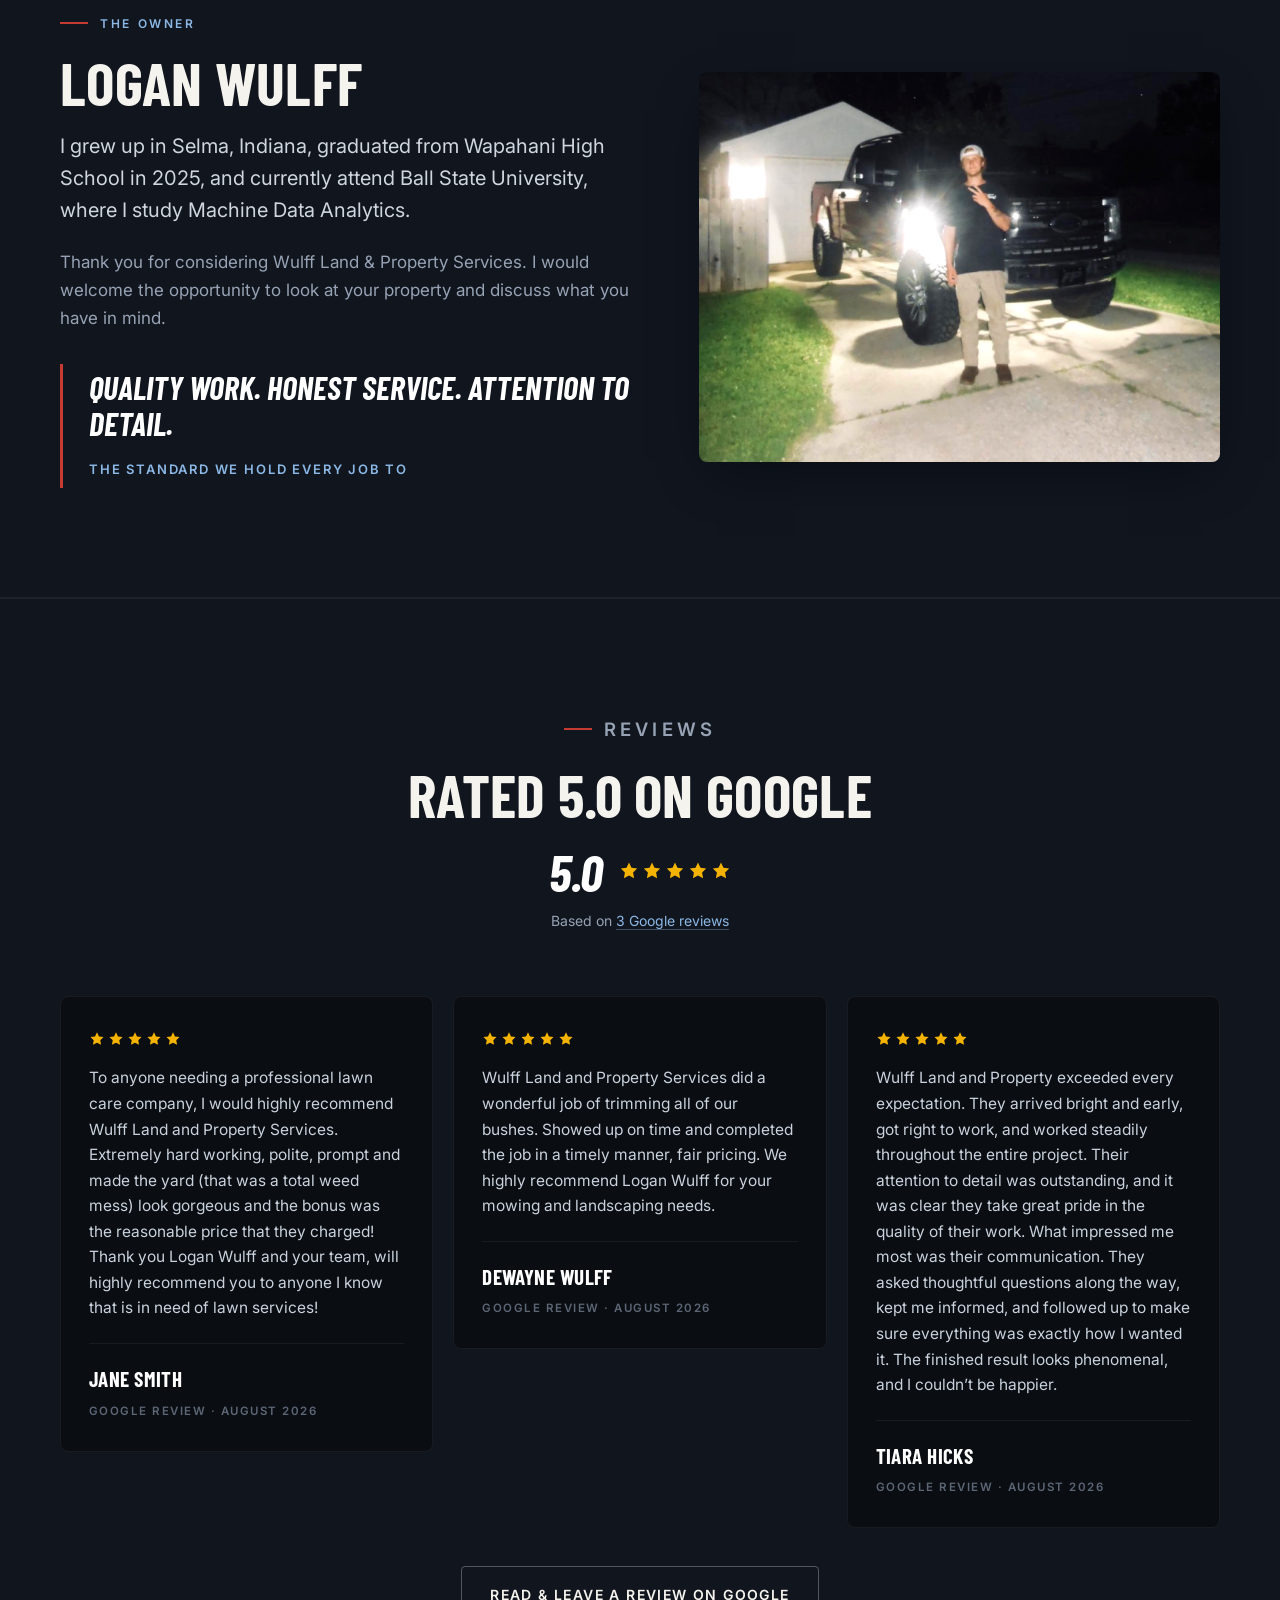
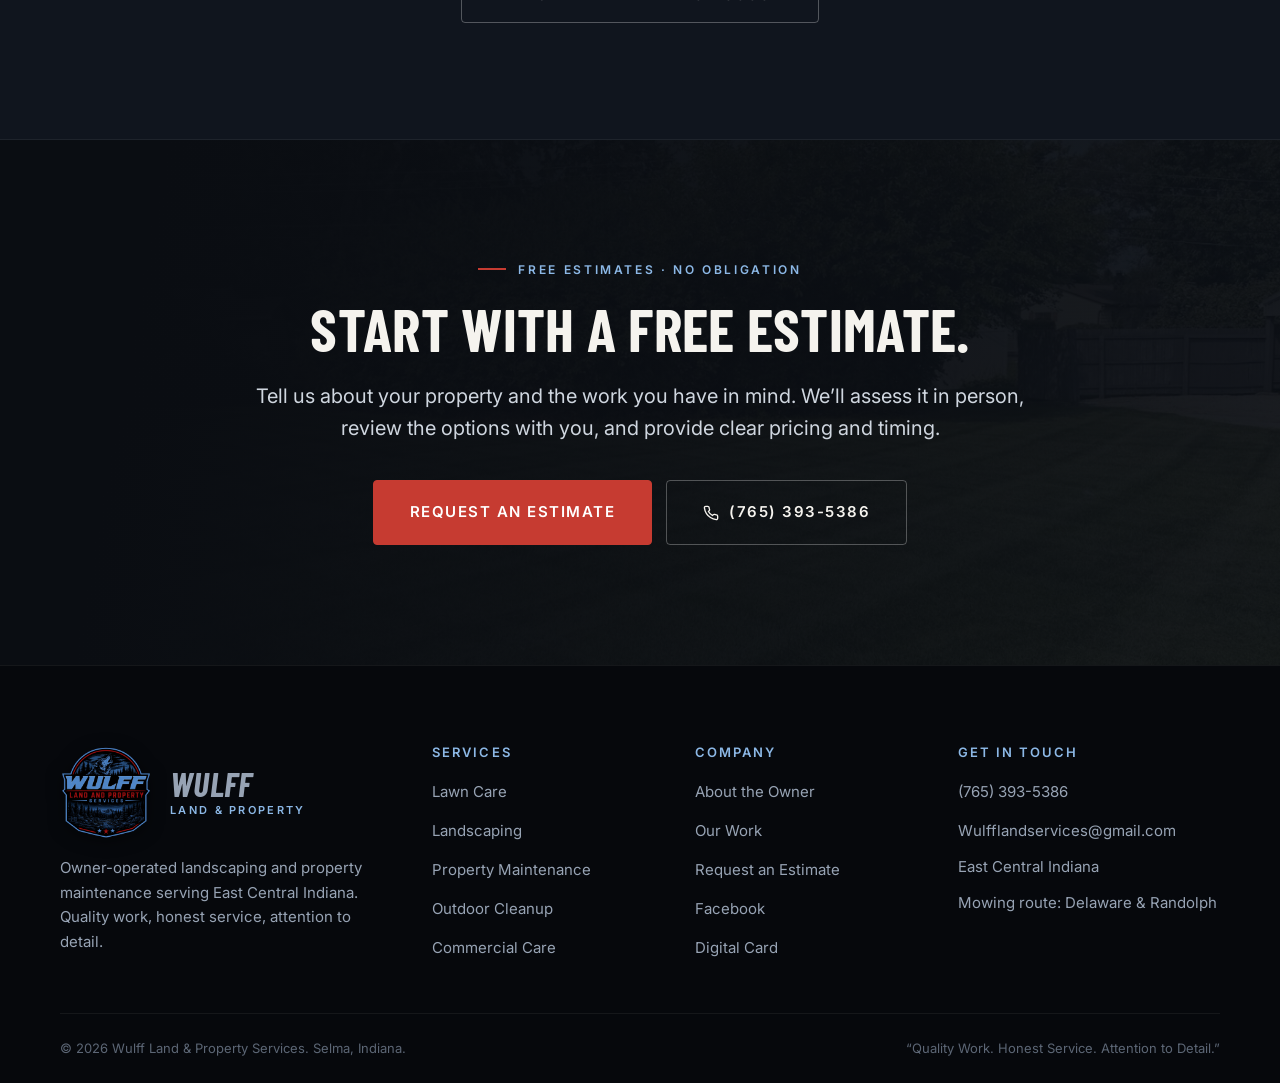
==== commit 7c11c561: "Use the requested farmhouse bed photo on the About page Sets the About hero to the wider frame of th" ====
--- a/about.html
+++ b/about.html
@@ -53,7 +53,7 @@
 </div>
 <main id="main">
 <section class="phero">
-  <div class="phero__bg"><img src="assets/img/full/img36.jpg" alt=""></div>
+  <div class="phero__bg"><img src="assets/img/full/img49.jpg" alt="" style="object-position:center 40%"></div>
   <div class="wrap phero__inner">
     <img class="phero__badge r" src="assets/img/logo.png" alt="Wulff Land &amp; Property Services" width="600" height="600">
     <p class="eyebrow r">About</p>
@@ -76,7 +76,7 @@
         Services &mdash; a local business where customers can rely on someone who cares about the result, not
         simply about finishing the job.</p>
     </div>
-    <div class="split__media split__media--tall r"><img src="assets/img/full/img17.jpg" alt="Finished front landscaping with fresh plantings and a clean bed edge" loading="lazy"></div>
+    <div class="split__media split__media--tall r"><img src="assets/img/full/img35.jpg" alt="A planted foundation bed alongside a brick home" loading="lazy"></div>
   </div>
 </section>
 
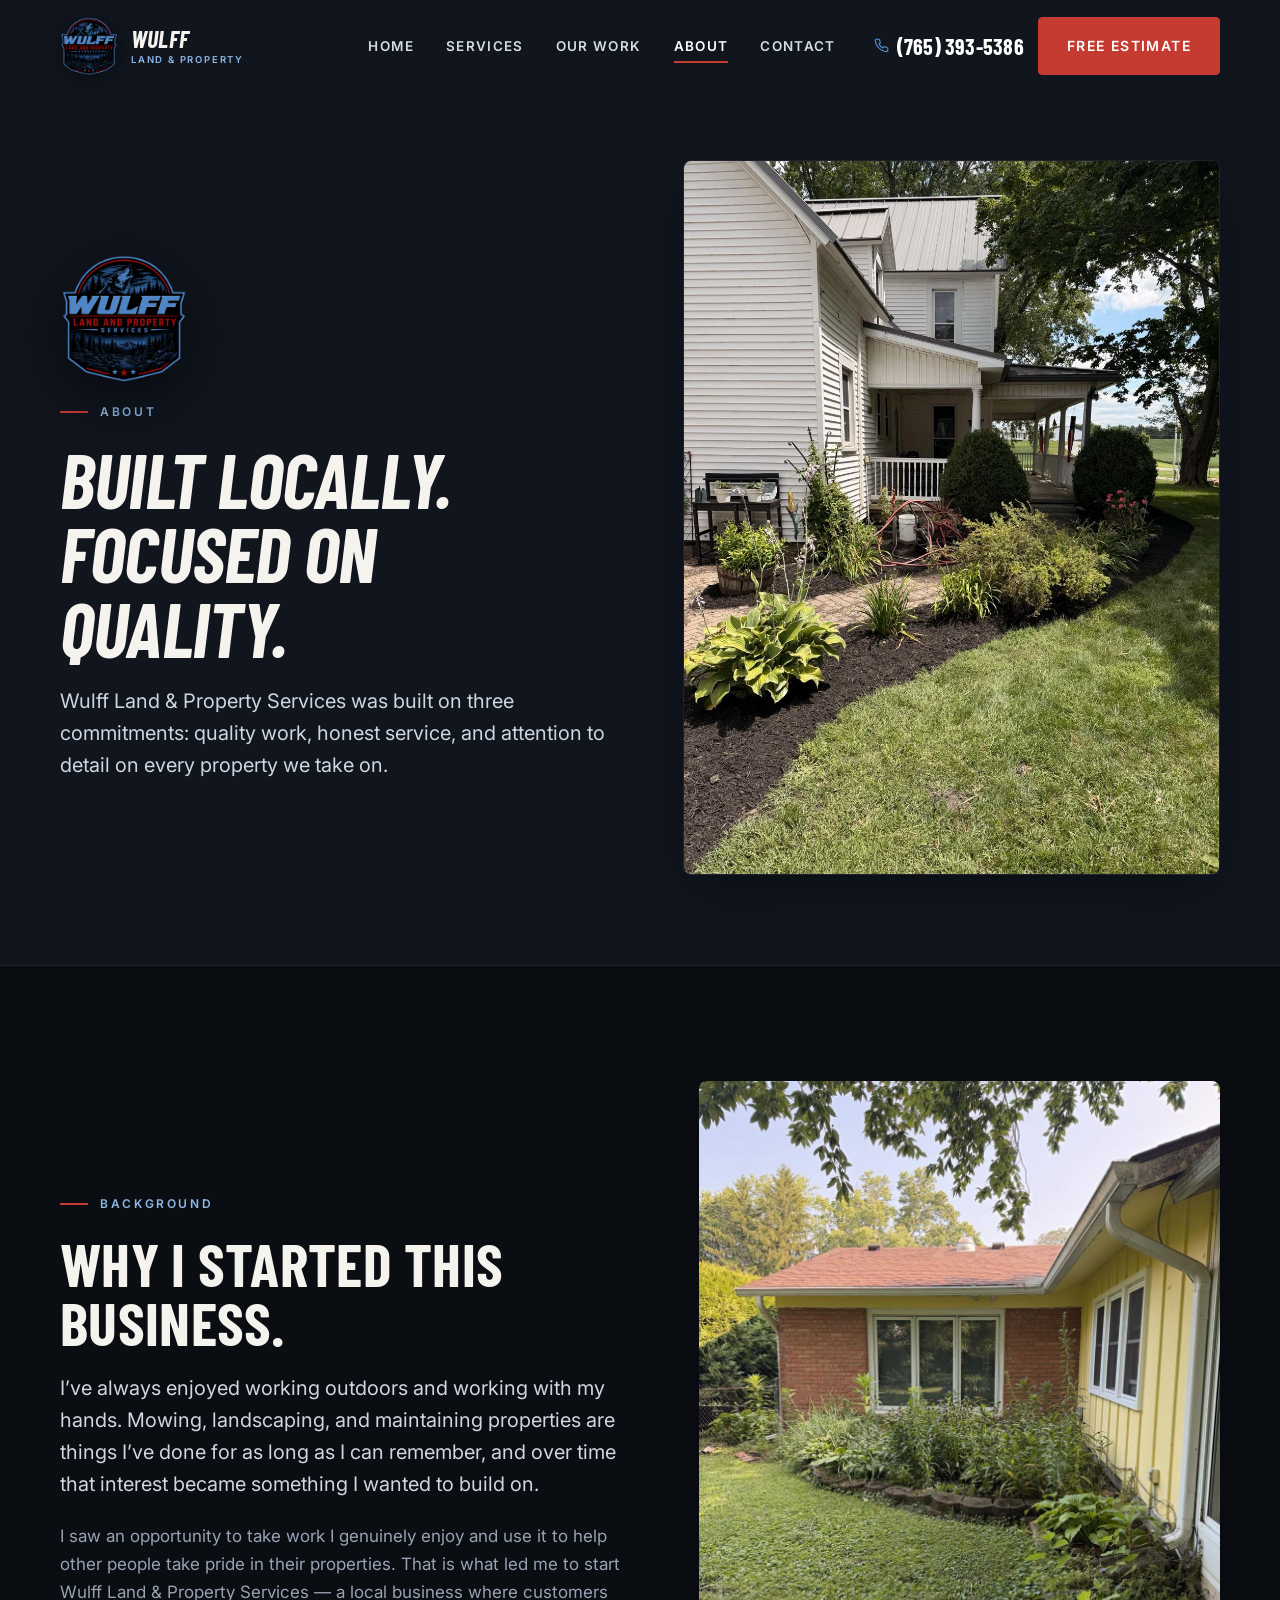
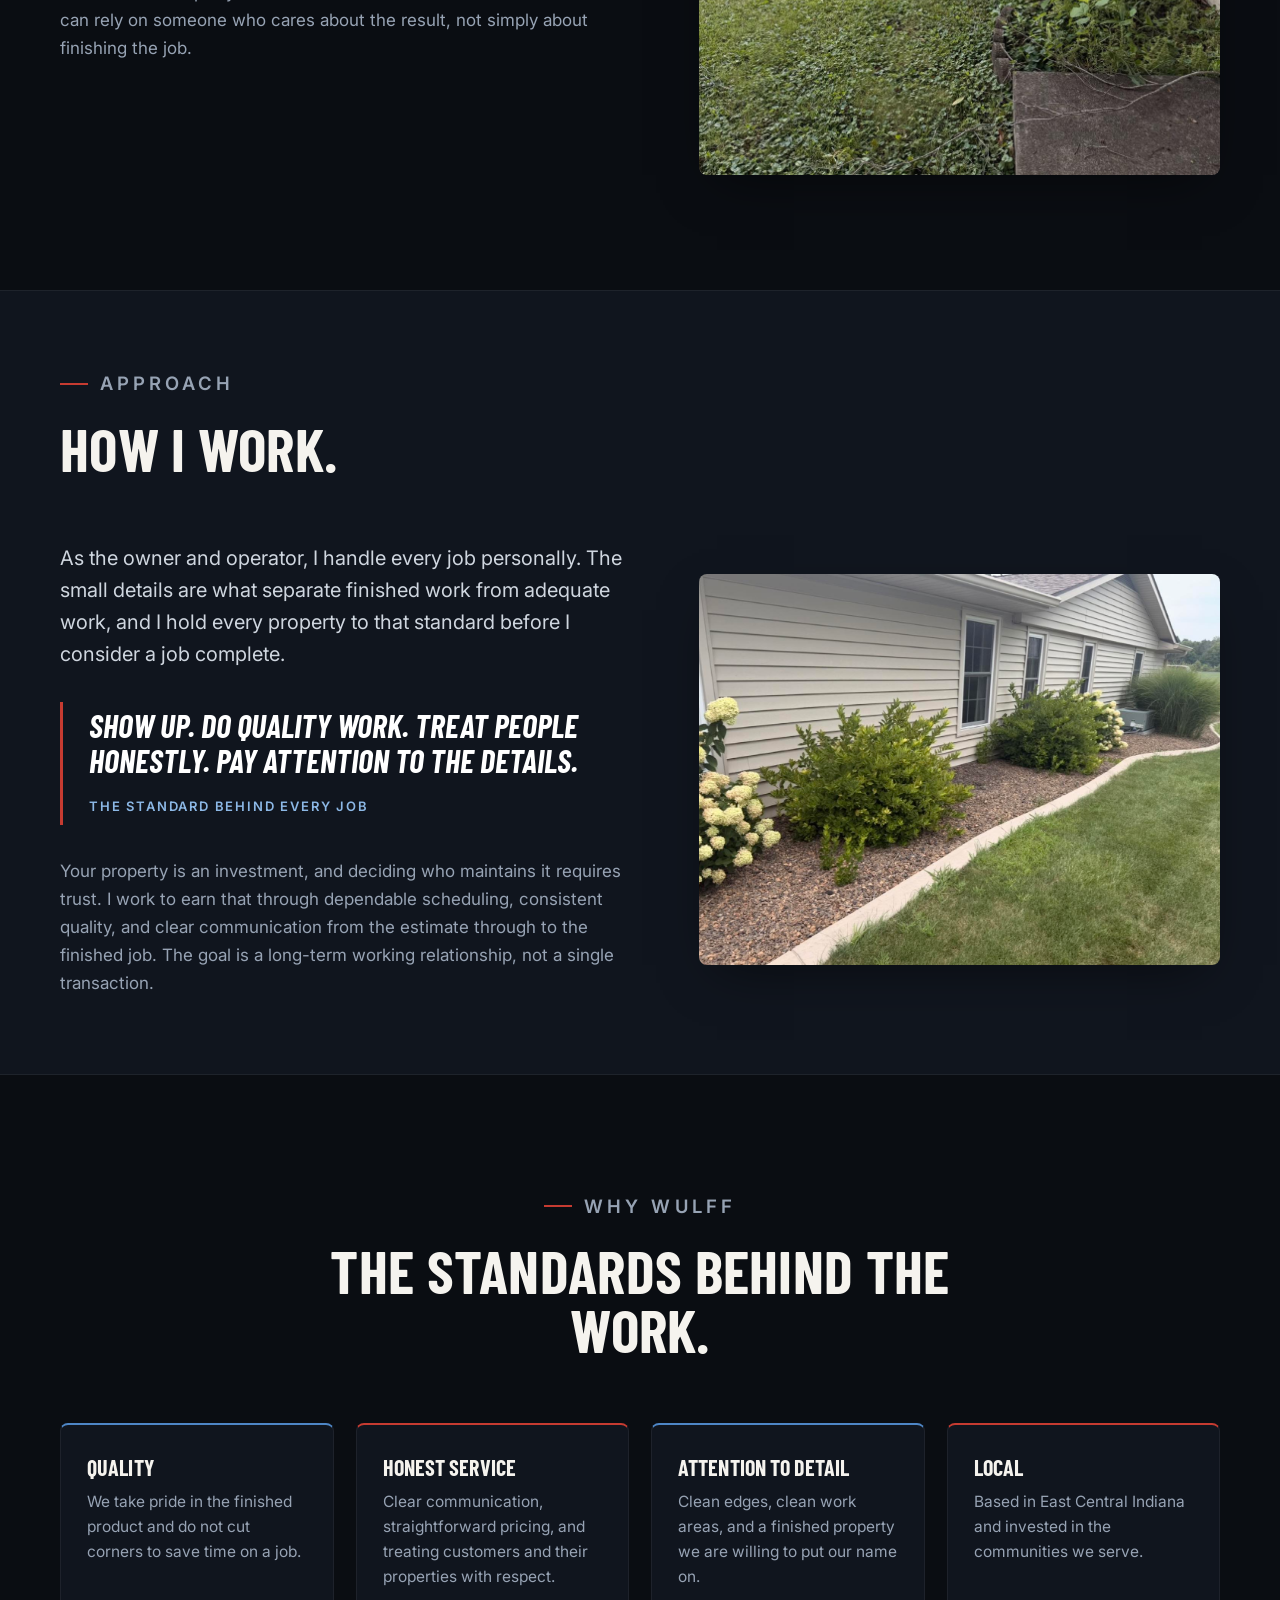
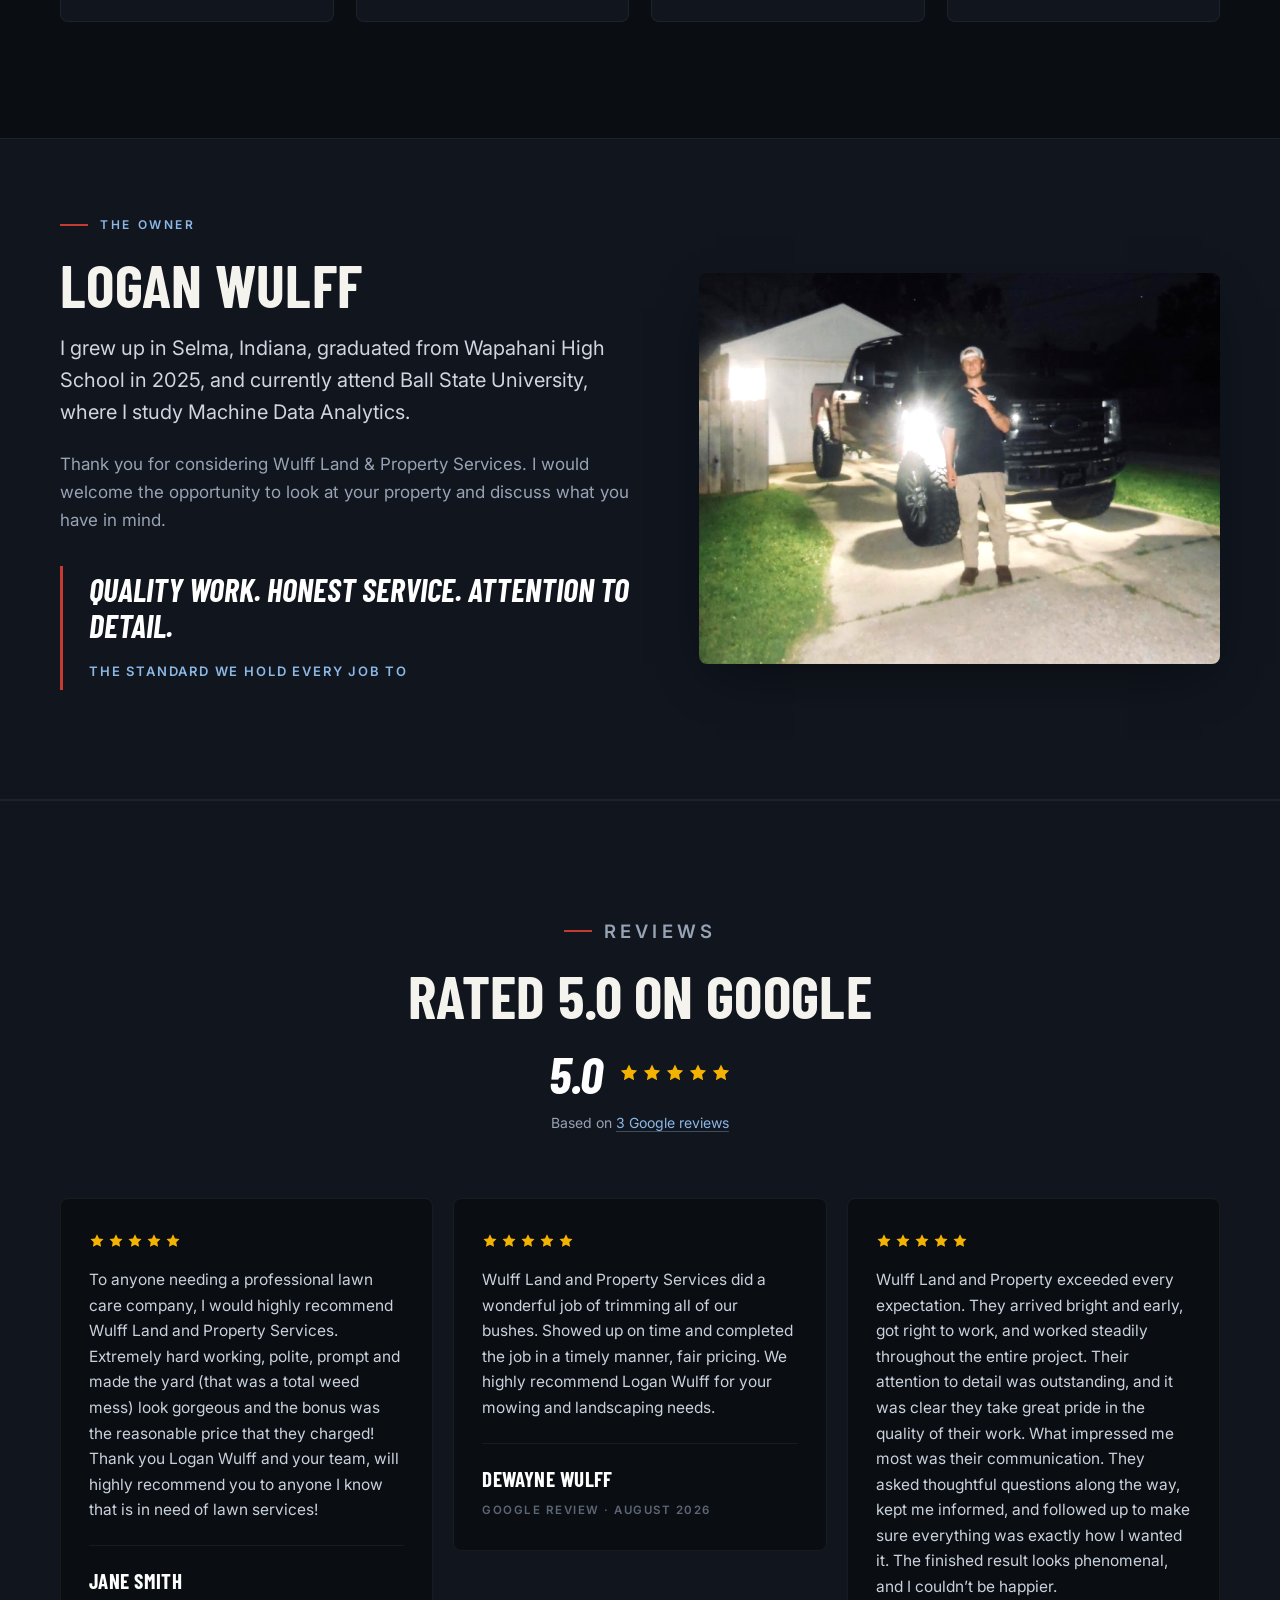
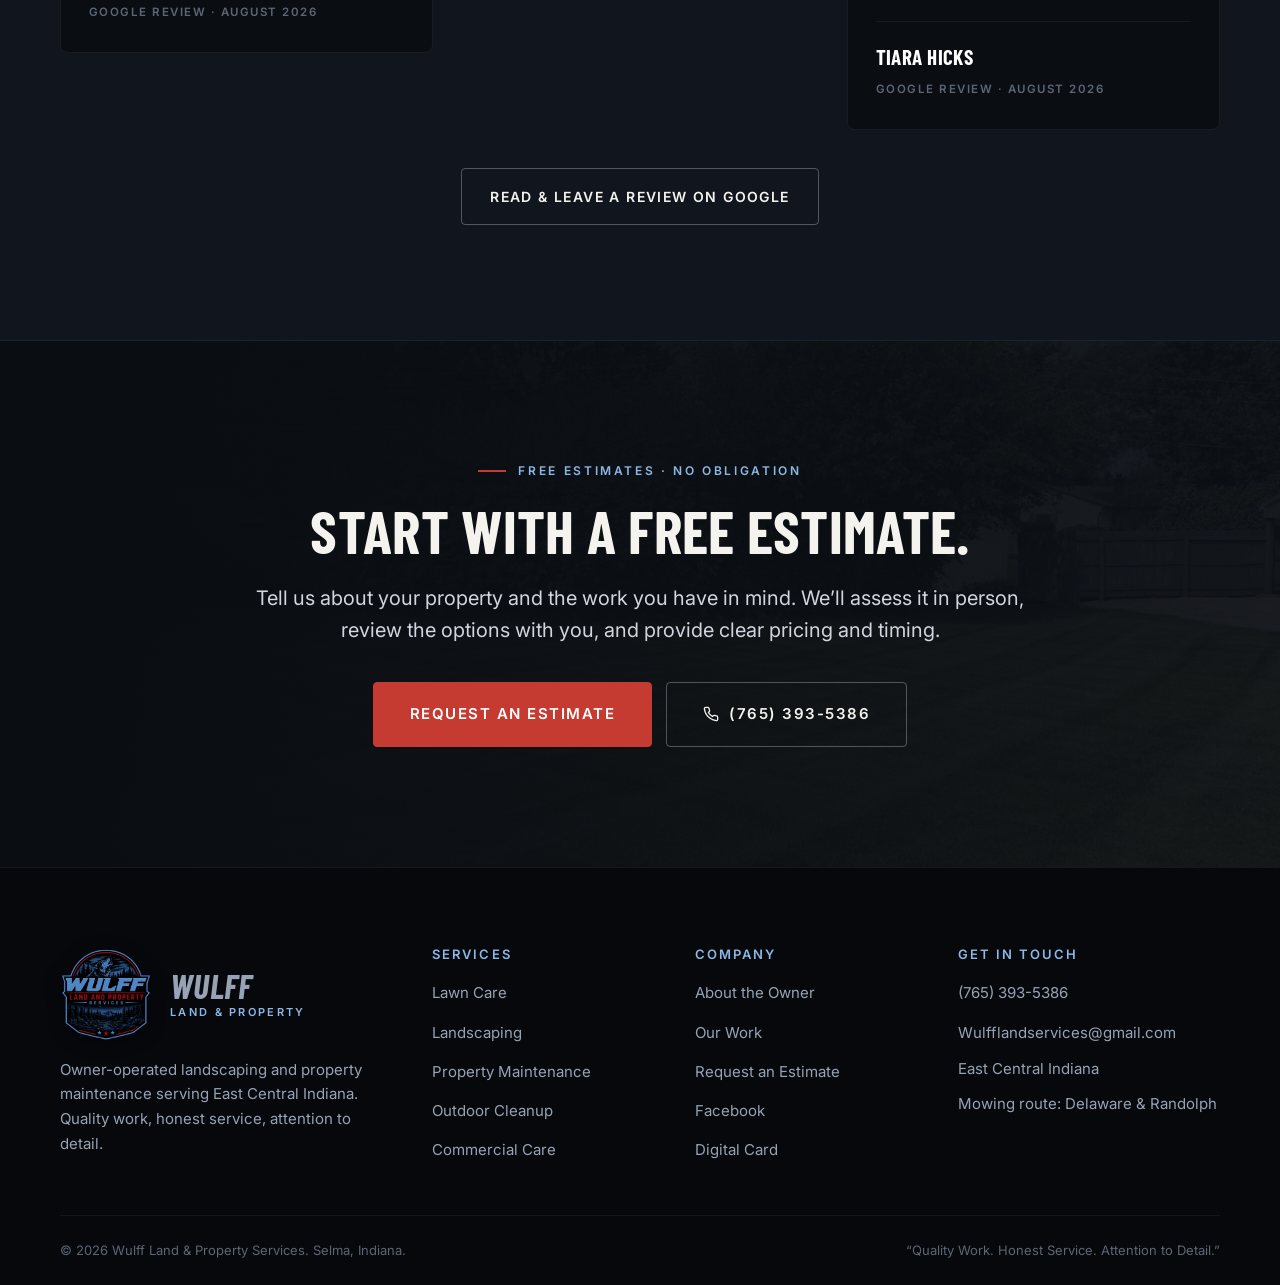
==== commit db41b563: "Stop cropping the About photo into a wide banner That photo is 1050x1400 portrait. Forced into the f" ====
--- a/about.html
+++ b/about.html
@@ -52,14 +52,22 @@
   </div>
 </div>
 <main id="main">
-<section class="phero">
-  <div class="phero__bg"><img src="assets/img/full/img49.jpg" alt="" style="object-position:center 40%"></div>
+<section class="phero phero--split">
   <div class="wrap phero__inner">
-    <img class="phero__badge r" src="assets/img/logo.png" alt="Wulff Land &amp; Property Services" width="600" height="600">
-    <p class="eyebrow r">About</p>
-    <h1 class="r">Built locally.<br>Focused on quality.</h1>
-    <p class="lede r">Wulff Land &amp; Property Services was built on three commitments: quality work,
-      honest service, and attention to detail on every property we take on.</p>
+    <div class="phero__grid">
+      <div class="phero__copy">
+        <img class="phero__badge r" src="assets/img/logo.png" alt="Wulff Land &amp; Property Services" width="600" height="600">
+        <p class="eyebrow r">About</p>
+        <h1 class="r">Built locally.<br>Focused on quality.</h1>
+        <p class="lede r">Wulff Land &amp; Property Services was built on three commitments: quality work,
+          honest service, and attention to detail on every property we take on.</p>
+      </div>
+      <figure class="phero__photo r">
+        <img src="assets/img/full/img49.jpg" width="1050" height="1400"
+             alt="A farmhouse side bed with fresh mulch, layered plantings and a clean cut edge, maintained by Wulff Land &amp; Property Services"
+             fetchpriority="high">
+      </figure>
+    </div>
   </div>
 </section>
 
--- a/assets/css/site.css
+++ b/assets/css/site.css
@@ -652,3 +652,27 @@
     rgba(10,13,18,0)  100%);
   filter:blur(16px);
 }
+
+/* ---------- split page hero (About) ----------
+   A portrait photo cropped into a wide banner reads as heavily zoomed.
+   Give it its own frame at its native ratio instead. */
+.phero--split{
+  background:var(--ink-2);
+  padding-block:clamp(122px,14vw,160px) clamp(56px,7vw,90px);
+}
+.phero--split .phero__bg{display:none}
+.phero__grid{
+  display:grid;grid-template-columns:1.02fr .98fr;
+  gap:clamp(34px,5vw,72px);align-items:center;
+}
+.phero--split .phero__badge{margin-bottom:20px}
+.phero__photo{
+  margin:0;border-radius:var(--r-lg);overflow:hidden;
+  box-shadow:var(--shadow);border:1px solid var(--line-2);
+}
+.phero__photo img{width:100%;height:auto;display:block}
+
+@media (max-width:900px){
+  .phero__grid{grid-template-columns:1fr;gap:30px}
+  .phero__photo img{aspect-ratio:4/3;object-fit:cover;object-position:center 42%}
+}
